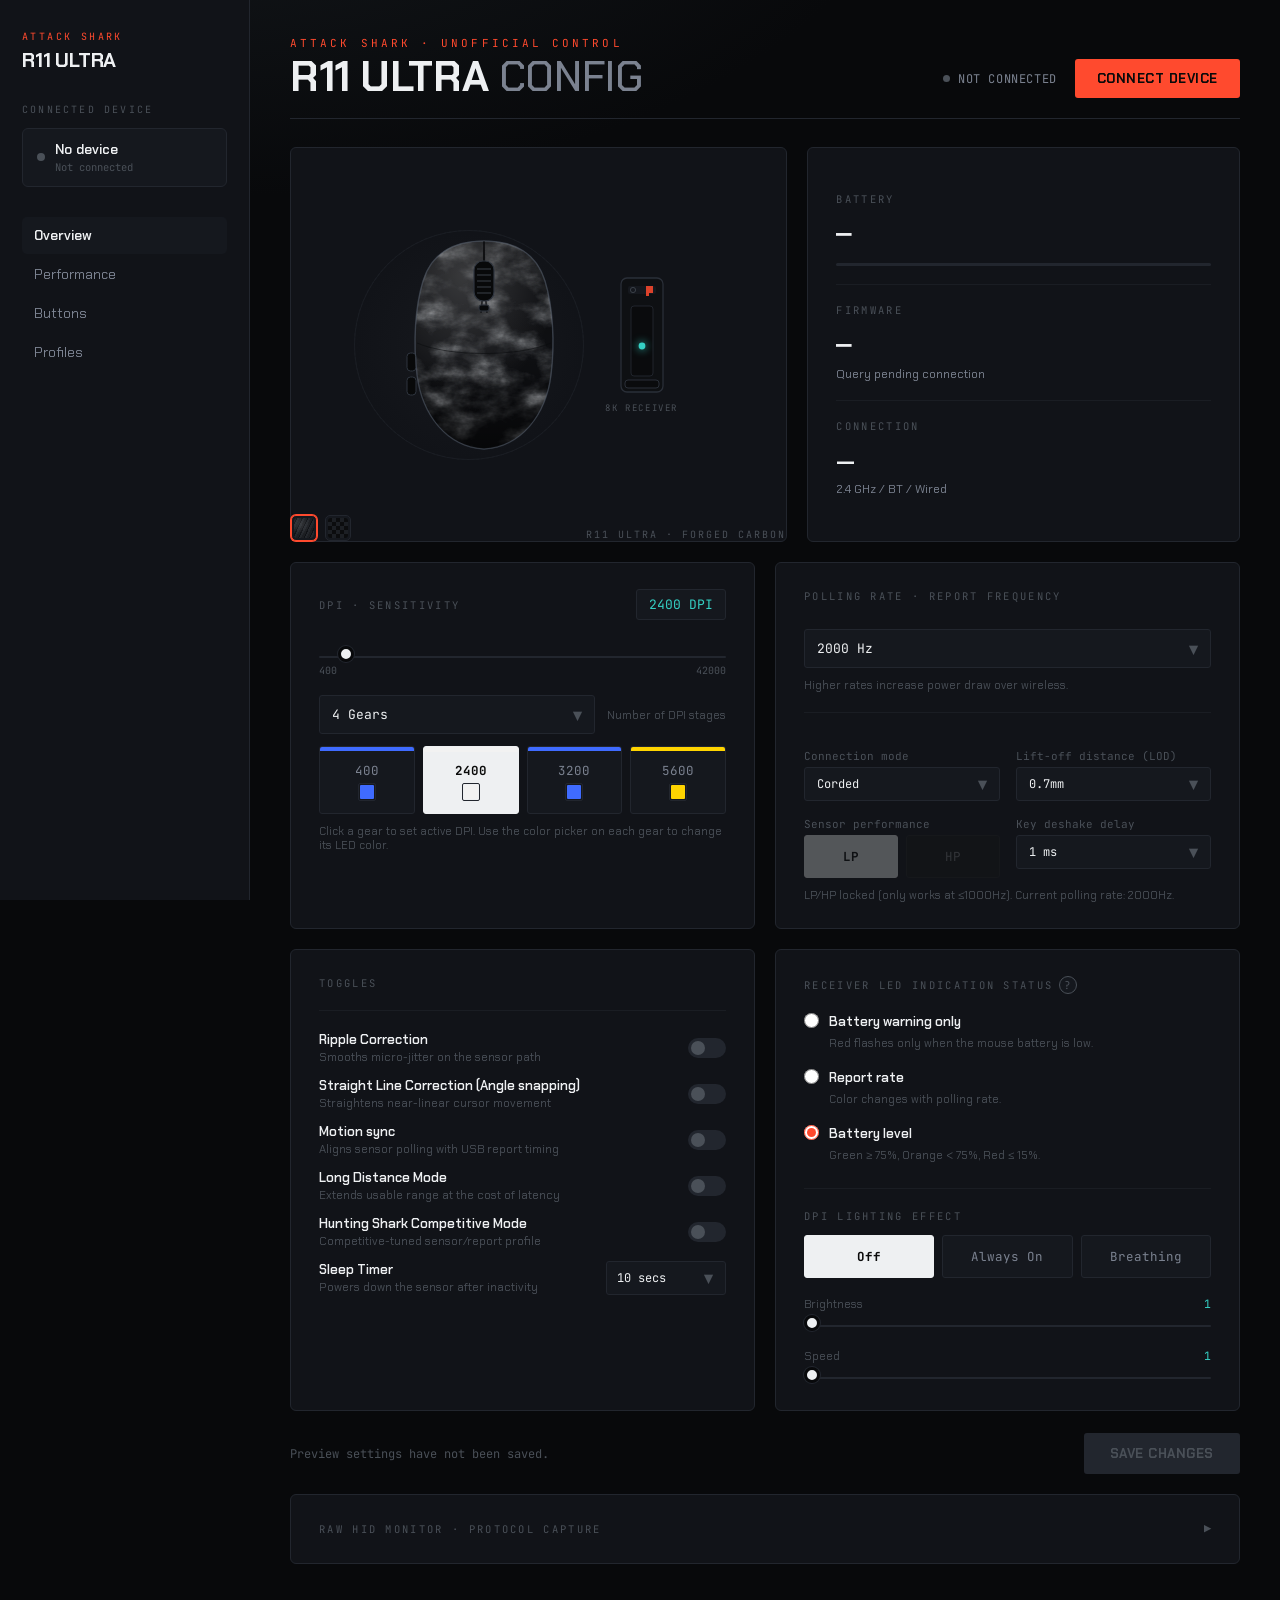
==== index.html @ f209728d "Rename r11-ultra-control (15).html to index.html" ====
<!DOCTYPE html>
<html lang="en">
<head>
<meta charset="UTF-8">
<title>R11 ULTRA — Control</title>
<meta name="viewport" content="width=device-width, initial-scale=1.0">
<link rel="preconnect" href="https://fonts.googleapis.com">
<link href="https://fonts.googleapis.com/css2?family=Chakra+Petch:wght@400;500;600;700&family=JetBrains+Mono:wght@400;500;700&display=swap" rel="stylesheet">
<style>
  :root{
    --bg: #08090b;
    --panel: #111318;
    --panel-2: #15181e;
    --line: #22262e;
    --line-soft: #1a1d23;
    --text: #eef0f2;
    --muted: #7b8290;
    --dim: #4a5058;
    --accent: #ff4a2e;
    --accent-dim: #7a2417;
    --sonar: #35d0c4;
    --ok: #35d0c4;
    --radius: 3px;
  }
  *{box-sizing:border-box; margin:0; padding:0;}
  body{
    background:
      radial-gradient(1200px 600px at 15% -10%, #14181c 0%, transparent 60%),
      var(--bg);
    color:var(--text);
    font-family:'Chakra Petch', sans-serif;
    -webkit-font-smoothing:antialiased;
    display:flex;
    min-height:100vh;
    padding:0;
  }

  .sidebar{
    width:250px; flex-shrink:0; background:var(--panel);
    border-right:1px solid var(--line); padding:30px 22px;
    position:sticky; top:0; height:100vh;
  }
  .sb-eyebrow{font-family:'JetBrains Mono'; font-size:10px; letter-spacing:.24em; color:var(--accent); text-transform:uppercase; margin-bottom:4px;}
  .sb-title{font-size:20px; font-weight:700; text-transform:uppercase; letter-spacing:-0.01em; margin-bottom:30px;}
  .sb-label{font-family:'JetBrains Mono'; font-size:10px; letter-spacing:.22em; color:var(--dim); text-transform:uppercase; margin-bottom:12px;}
  .device-card{
    display:flex; align-items:center; gap:10px; background:var(--panel-2);
    border:1px solid var(--line); border-radius:6px; padding:12px 14px; margin-bottom:30px;
  }
  .device-card .dot{width:8px; height:8px; flex-shrink:0;}
  .dc-name{font-size:13.5px; font-weight:600; line-height:1.3;}
  .dc-sub{font-family:'JetBrains Mono'; font-size:10.5px; color:var(--dim); margin-top:1px;}
  .nav{display:flex; flex-direction:column; gap:2px;}
  .nav-item{
    font-size:13.5px; color:var(--muted); padding:10px 12px; border-radius:5px;
    cursor:pointer; transition:.15s;
  }
  .nav-item:hover{color:var(--text); background:var(--panel-2);}
  .nav-item.active{background:var(--panel-2); color:var(--text); font-weight:600;}

  .main-wrap{flex:1; display:flex; justify-content:center; padding:36px 40px 60px;}
  .main-inner{width:100%; max-width:1180px;}
  .tab-panel{display:none;}
  .tab-panel.active{display:block;}
  .placeholder-panel{
    background:var(--panel); border:1px solid var(--line); border-radius:6px;
    padding:60px 30px; text-align:center; margin-top:0;
  }
  .placeholder-panel .p-icon{font-family:'JetBrains Mono'; font-size:11px; letter-spacing:.2em; color:var(--accent); text-transform:uppercase; margin-bottom:10px;}
  .placeholder-panel .p-title{font-size:20px; font-weight:700; text-transform:uppercase; margin-bottom:8px;}
  .placeholder-panel .p-sub{font-size:13px; color:var(--muted); max-width:420px; margin:0 auto; line-height:1.6;}

  /* ---------- Buttons tab ---------- */
  .btn-tab-layout{display:grid; grid-template-columns:1.3fr 1fr; gap:20px;}
  .btn-diagram-panel{display:flex; align-items:center; justify-content:center; padding:30px;}
  .btn-diagram-label{fill:var(--text); font-family:'Chakra Petch'; font-size:12px; font-weight:600;}
  .btn-hotspot{cursor:pointer; transition:.15s;}
  .btn-hotspot:hover{fill:rgba(255,74,46,0.15); stroke:var(--accent); stroke-width:1.5;}

  .btn-config-panel{display:flex; flex-direction:column; gap:10px;}
  .cfg-btn{
    background:var(--panel-2); border:1px solid var(--line); color:var(--text);
    font-family:'Chakra Petch'; font-weight:600; font-size:13px; padding:12px;
    border-radius:var(--radius); cursor:pointer; transition:.15s;
  }
  .cfg-btn:hover{border-color:var(--dim);}

  /* remap overlay */
  .remap-overlay{
    display:none; position:fixed; inset:0; background:rgba(0,0,0,0.6);
    align-items:center; justify-content:center; z-index:100;
  }
  .remap-overlay.open{display:flex;}
  .remap-panel{
    background:var(--panel); border:1px solid var(--line); border-radius:8px;
    width:min(520px, 92vw); max-height:82vh; overflow-y:auto; padding:0;
  }
  .remap-tabs{display:flex; align-items:center; border-bottom:1px solid var(--line); padding:0 16px;}
  .remap-tab{
    padding:16px 14px; font-family:'JetBrains Mono'; font-size:12px; letter-spacing:.05em;
    color:var(--muted); cursor:pointer; text-transform:uppercase; border-bottom:2px solid transparent;
  }
  .remap-tab.active{color:var(--accent); border-bottom-color:var(--accent);}
  .remap-close{margin-left:auto; cursor:pointer; color:var(--dim); font-size:20px; line-height:1; padding:8px;}
  .remap-close:hover{color:var(--text);}
  .remap-body{display:none; padding:20px;}
  .remap-body.active{display:block;}

  .remap-list{display:flex; flex-direction:column;}
  .remap-list-item{
    padding:12px 10px; font-size:13px; color:var(--text); cursor:pointer;
    border-bottom:1px solid var(--line-soft); transition:.1s;
  }
  .remap-list-item:hover{background:var(--panel-2);}
  .remap-list-item.selected{color:var(--accent); font-weight:600;}

  .remap-card{background:var(--panel-2); border:1px solid var(--line); border-radius:6px; padding:16px; margin-bottom:14px;}
  .remap-card-title{font-size:13.5px; font-weight:700;}
  .remap-card-sub{font-size:11.5px; color:var(--dim); margin-top:4px; margin-bottom:14px; line-height:1.5;}
  .remap-field-row{display:flex; align-items:center; gap:10px; margin-bottom:10px; font-size:12.5px; color:var(--muted);}
  .remap-input{
    background:var(--panel); border:1px solid var(--line); color:var(--text);
    border-radius:4px; padding:6px 8px; font-family:'JetBrains Mono'; font-size:12px; width:70px;
  }
  .remap-save-btn{
    background:var(--accent); color:#0a0a0a; border:none; font-weight:700;
    font-family:'Chakra Petch'; font-size:12.5px; padding:10px 18px; border-radius:var(--radius);
    cursor:pointer; margin-top:6px;
  }
  .combo-row{display:flex; gap:8px; align-items:center; margin-bottom:14px;}
  .combo-mod{padding:8px 12px; font-size:12px;}
  .combo-mod.active{background:var(--text); color:#0a0a0a; border-color:var(--text);}

  .macro-layout{display:grid; grid-template-columns:1fr 1.1fr; gap:18px;}
  .macro-radio{display:flex; align-items:center; gap:8px; font-size:12.5px; color:var(--muted); margin:8px 0;}
  .macro-table-wrap{display:flex; flex-direction:column;}
  .macro-table{width:100%; border-collapse:collapse; font-family:'JetBrains Mono'; font-size:11.5px;}
  .macro-table th{text-align:left; color:var(--dim); font-weight:500; padding:6px 8px; border-bottom:1px solid var(--line);}
  .macro-table td{padding:5px 8px; border-bottom:1px solid var(--line-soft); color:var(--muted);}
  .macro-table .press{color:var(--sonar);}
  .macro-table .release{color:var(--accent);}
  .mono{font-family:'JetBrains Mono', monospace;}

  header{
    display:flex; justify-content:space-between; align-items:flex-end;
    margin-bottom:28px; padding-bottom:20px; border-bottom:1px solid var(--line);
  }
  .brand-eyebrow{
    font-family:'JetBrains Mono', monospace; font-size:11px; letter-spacing:.28em;
    color:var(--accent); text-transform:uppercase; margin-bottom:6px;
  }
  h1{
    font-size:42px; font-weight:700; letter-spacing:-0.01em; line-height:1;
    text-transform:uppercase;
  }
  h1 span{color:var(--muted); font-weight:500;}
  .status-pill{
    display:flex; align-items:center; gap:8px;
    font-family:'JetBrains Mono', monospace; font-size:12px; letter-spacing:.05em;
    color:var(--muted);
  }
  .dot{width:7px; height:7px; border-radius:50%; background:var(--dim); transition:.2s;}
  .dot.on{background:var(--ok); box-shadow:0 0 8px var(--ok);}
  .dot.err{background:var(--accent); box-shadow:0 0 8px var(--accent);}

  #connectBtn{
    background:var(--accent); color:#0a0a0a; border:none; font-family:'Chakra Petch';
    font-weight:700; letter-spacing:.04em; text-transform:uppercase; font-size:13px;
    padding:11px 22px; border-radius:var(--radius); cursor:pointer; margin-left:18px;
  }
  #connectBtn:hover{filter:brightness(1.1);}
  #connectBtn:disabled{background:var(--line); color:var(--dim); cursor:default;}

  .grid{display:grid; grid-template-columns: 1.15fr 1fr; gap:20px; max-width:1180px;}
  .row{display:grid; grid-template-columns: 1fr 1fr; gap:20px; max-width:1180px; margin-top:20px;}

  .panel{
    background:var(--panel); border:1px solid var(--line); border-radius:6px;
    padding:26px 28px;
  }
  .label{
    font-family:'JetBrains Mono', monospace; font-size:10.5px; letter-spacing:.22em;
    color:var(--dim); text-transform:uppercase; margin-bottom:10px;
  }
  .value-lg{font-size:26px; font-weight:600;}
  .sub{font-size:12px; color:var(--muted); margin-top:4px;}

  .device-hero{display:flex; align-items:center; justify-content:center; gap:36px; position:relative; min-height:230px;}
  .device-ring{
    position:absolute; left:36%; top:50%; transform:translate(-50%,-50%);
    width:230px; height:230px; border-radius:50%;
    border:1px solid var(--line-soft); background:radial-gradient(circle, #17191e 0%, transparent 70%);
  }
  .device-ring::before{
    content:''; position:absolute; inset:-1px; border-radius:50%;
    border:1px dashed var(--line-soft);
  }
  .mouse-name{position:absolute; bottom:0; right:0; font-family:'JetBrains Mono'; font-size:10px; letter-spacing:.2em; color:var(--dim); text-transform:uppercase;}
  .finish-picker{position:absolute; bottom:0; left:0; display:flex; gap:8px;}
  .finish-swatch{
    width:26px; height:26px; border-radius:5px; border:1px solid var(--line);
    padding:2px; cursor:pointer; transition:.15s; background:var(--panel-2);
  }
  .finish-swatch:hover{border-color:var(--dim);}
  .finish-swatch.active{border-color:var(--accent); box-shadow:0 0 0 1px var(--accent);}
  .fs-chip{display:block; width:100%; height:100%; border-radius:3px;}
  .fs-chip-forged{
    background:
      radial-gradient(circle at 30% 30%, rgba(255,255,255,.10), transparent 55%),
      repeating-linear-gradient(115deg, #1c1e22 0 2px, #101216 2px 3px, #24272c 3px 5px);
  }
  .fs-chip-weave{
    background-image:
      linear-gradient(45deg, #1c1f24 25%, transparent 25%, transparent 75%, #1c1f24 75%),
      linear-gradient(45deg, #1c1f24 25%, transparent 25%, transparent 75%, #1c1f24 75%);
    background-color:#0b0c0e;
    background-size:8px 8px;
    background-position:0 0, 4px 4px;
  }
  .dongle-wrap{display:flex; flex-direction:column; align-items:center; gap:8px;}
  .dongle-label{font-family:'JetBrains Mono'; font-size:9px; letter-spacing:.18em; color:var(--dim); text-transform:uppercase;}

  .stat-block{padding:18px 0; border-bottom:1px solid var(--line-soft);}
  .stat-block:last-child{border-bottom:none;}
  .bar{height:3px; background:var(--line); border-radius:2px; margin-top:12px; overflow:hidden;}
  .bar-fill{height:100%; background:var(--text); width:0%; transition:width .4s;}

  .dpi-readout{
    display:flex; justify-content:space-between; align-items:center; margin-bottom:16px;
  }
  .dpi-value{
    font-family:'JetBrains Mono'; font-size:13px; background:var(--panel-2);
    border:1px solid var(--line); padding:6px 12px; border-radius:var(--radius); color:var(--sonar);
  }
  input[type=range]{
    -webkit-appearance:none; width:100%; height:2px; background:var(--line);
    border-radius:2px; margin:20px 0 6px;
  }
  input[type=range]::-webkit-slider-thumb{
    -webkit-appearance:none; width:16px; height:16px; border-radius:50%;
    background:var(--text); border:3px solid var(--bg); box-shadow:0 0 0 1px var(--line);
    cursor:pointer; margin-top:-7px;
  }
  .range-scale{display:flex; justify-content:space-between; font-family:'JetBrains Mono'; font-size:10px; color:var(--dim); margin-bottom:18px;}

  .btn-grid{display:grid; grid-template-columns:repeat(4,1fr); gap:8px;}
  .btn-grid.two{grid-template-columns:repeat(2,1fr);}
  .opt-btn{
    background:var(--panel-2); border:1px solid var(--line); color:var(--muted);
    font-family:'JetBrains Mono'; font-size:12.5px; padding:12px 6px; border-radius:var(--radius);
    cursor:pointer; transition:.15s; text-align:center;
    position:relative;
  }
  .opt-btn:hover{border-color:var(--dim); color:var(--text);}
  .opt-btn.active{background:var(--text); color:#0a0a0a; border-color:var(--text); font-weight:700;}

  #dpiPresets .opt-btn{
    padding-top:15px;
    display:flex;
    flex-direction:column;
    align-items:center;
    gap:2px;
  }
  #dpiPresets .opt-btn .dpi-bar{
    position:absolute; top:0; left:0; right:0; height:4px;
    border-radius:2px 2px 0 0; background:var(--stage-color, transparent);
  }
  #dpiPresets .opt-btn.active .dpi-bar{ height:5px; }
  #dpiPresets .opt-btn .dpi-label{font-size:12.5px;}
  #dpiPresets .opt-btn .dpi-color-wrap{
    display:flex;
    align-items:center;
    gap:4px;
    margin-top:2px;
  }
  #dpiPresets .opt-btn .dpi-color-wrap input[type=color]{
    width:18px; height:18px; padding:1px; border:1px solid var(--line);
    border-radius:2px; background:transparent; cursor:pointer;
  }
  #dpiPresets .opt-btn .dpi-color-wrap input[type=color]::-webkit-color-swatch-wrapper{padding:0;}
  #dpiPresets .opt-btn .dpi-color-wrap input[type=color]::-webkit-color-swatch{border:none; border-radius:1px;}

  .hint{font-size:11px; color:var(--dim); margin-top:10px;}

  select.opt-btn{
    -webkit-appearance:none; appearance:none; cursor:pointer;
    background-image:url("data:image/svg+xml,%3Csvg xmlns='http://www.w3.org/2000/svg' width='10' height='6'%3E%3Cpath d='M0 0l5 6 5-6z' fill='%237b8290'/%3E%3C/svg%3E");
    background-repeat:no-repeat; background-position:right 12px center;
  }
  select.opt-btn:focus{outline:none; border-color:var(--dim);}
  input[type=radio]{accent-color:var(--accent); width:15px; height:15px; flex-shrink:0;}

  .toggle-row{display:flex; justify-content:space-between; align-items:center; padding-top:20px; margin-top:20px; border-top:1px solid var(--line-soft);}
  .toggle-copy .t-title{font-size:13px; font-weight:600;}
  .toggle-copy .t-sub{font-size:11.5px; color:var(--dim); margin-top:2px;}
  .switch{width:38px; height:20px; background:var(--line); border-radius:20px; position:relative; cursor:pointer; flex-shrink:0;}
  .switch::after{content:''; position:absolute; width:14px; height:14px; border-radius:50%; background:var(--dim); top:3px; left:3px; transition:.15s;}
  .switch.on{background:var(--accent-dim);}
  .switch.on::after{background:var(--accent); left:21px;}

  .select-wrap{
    position:relative; display:inline-block; width:100%;
  }
  .select-wrap select{
    width:100%; padding:10px 12px; background:var(--panel-2); border:1px solid var(--line);
    color:var(--text); border-radius:var(--radius); font-family:'JetBrains Mono'; font-size:13px;
    appearance:none; cursor:pointer;
  }
  .select-wrap select:focus{outline:none; border-color:var(--dim);}
  .select-wrap .arrow{
    position:absolute; right:12px; top:50%; transform:translateY(-50%);
    color:var(--dim); pointer-events:none;
  }

  .dpi-gear-wrap{display:flex; gap:12px; align-items:center; margin-top:12px;}
  .dpi-gear-wrap .select-wrap{flex:1;}

  .help-icon{
    display:inline-flex; align-items:center; justify-content:center;
    width:18px; height:18px; border-radius:50%; background:var(--panel-2);
    border:1px solid var(--dim); color:var(--dim); font-family:'JetBrains Mono';
    font-size:11px; cursor:help; margin-left:6px; position:relative;
  }
  .help-icon:hover .help-tip{
    display:block;
  }
  .help-tip{
    display:none; position:absolute; right:-10px; top:calc(100% + 8px);
    background:var(--panel); border:1px solid var(--line); border-radius:6px;
    padding:12px 16px; width:220px; color:var(--muted); font-size:11px;
    font-weight:400; line-height:1.5; z-index:10; text-align:left;
    font-family:'Chakra Petch', sans-serif;
  }
  .help-tip::before{
    content:''; position:absolute; right:16px; top:-6px;
    border-left:6px solid transparent; border-right:6px solid transparent;
    border-bottom:6px solid var(--line);
  }

  .disabled-opt{
    opacity:0.3; pointer-events:none; filter:grayscale(0.8);
  }

  .footer-row{display:flex; justify-content:space-between; align-items:center; max-width:1180px; margin-top:22px;}
  .preview-note{font-size:12px; color:var(--dim);}
  #saveBtn{
    background:var(--text); color:#0a0a0a; border:none; font-family:'Chakra Petch';
    font-weight:700; text-transform:uppercase; letter-spacing:.04em; font-size:13px;
    padding:12px 26px; border-radius:var(--radius); cursor:pointer;
  }
  #saveBtn:hover{filter:brightness(.92);}
  #saveBtn:disabled{background:var(--line); color:var(--dim); cursor:default;}

  .monitor{max-width:1180px; margin-top:20px;}
  .monitor-head{display:flex; justify-content:space-between; align-items:center; cursor:pointer;}
  .monitor-head .label{margin-bottom:0;}
  .chev{color:var(--dim); font-family:'JetBrains Mono'; font-size:12px; transition:.2s;}
  .monitor.open .chev{transform:rotate(90deg);}
  .monitor-body{max-height:0; overflow:hidden; transition:max-height .25s ease;}
  .monitor.open .monitor-body{max-height:420px;}
  .monitor-desc{font-size:12.5px; color:var(--muted); line-height:1.6; margin:16px 0; max-width:760px;}
  .monitor-desc code{background:var(--panel-2); padding:1px 6px; border-radius:2px; color:var(--sonar); font-family:'JetBrains Mono'; font-size:11.5px;}

  #sonar{width:100%; height:64px; display:block; background:var(--panel-2); border:1px solid var(--line-soft); border-radius:var(--radius); margin-bottom:14px;}

  #log{
    height:220px; overflow-y:auto; background:#0a0b0d; border:1px solid var(--line-soft);
    border-radius:var(--radius); padding:12px 14px; font-family:'JetBrains Mono'; font-size:11.5px;
    line-height:1.9; color:var(--muted);
  }
  #log .r{color:var(--sonar);}
  #log .s{color:var(--accent);}
  #log .t{color:var(--dim); margin-right:8px;}
  #log::-webkit-scrollbar{width:8px;}
  #log::-webkit-scrollbar-thumb{background:var(--line); border-radius:4px;}

  .settings-grid{display:grid; grid-template-columns:1fr 1fr; gap:16px; margin-top:16px;}
  .settings-grid .setting-item{display:flex; flex-direction:column; gap:4px;}
  .settings-grid .setting-item .setting-label{font-size:11px; color:var(--dim); font-family:'JetBrains Mono';}

  @media (max-width:860px){
    body{flex-direction:column;}
    .sidebar{width:100%; height:auto; position:relative; border-right:none; border-bottom:1px solid var(--line);}
    .grid, .row{grid-template-columns:1fr;}
    .main-wrap{padding:24px 18px 40px;}
    h1{font-size:30px;}
    .settings-grid{grid-template-columns:1fr;}
  }
</style>
</head>
<body>

<div class="sidebar">
  <div class="sb-eyebrow">Attack Shark</div>
  <div class="sb-title">R11 Ultra</div>

  <div class="sb-label">Connected device</div>
  <div class="device-card">
    <span class="dot" id="sbDot"></span>
    <div>
      <div class="dc-name" id="sbName">No device</div>
      <div class="dc-sub" id="sbSub">Not connected</div>
    </div>
  </div>

  <div class="nav">
    <div class="nav-item active" data-tab="overview">Overview</div>
    <div class="nav-item" data-tab="performance">Performance</div>
    <div class="nav-item" data-tab="buttons">Buttons</div>
    <div class="nav-item" data-tab="profiles">Profiles</div>
  </div>
</div>

<div class="main-wrap">
<div class="main-inner">

<div class="tab-panel active" id="tab-overview">

<header>
  <div>
    <div class="brand-eyebrow">ATTACK SHARK · UNOFFICIAL CONTROL</div>
    <h1>R11 ULTRA <span>CONFIG</span></h1>
  </div>
  <div style="display:flex; align-items:center;">
    <div class="status-pill"><span class="dot" id="statusDot"></span><span id="statusText" class="mono">NOT CONNECTED</span></div>
    <button id="connectBtn">Connect device</button>
  </div>
</header>

<div class="grid">
  <div class="panel device-hero">
    <div class="device-ring"></div>

    <svg width="170" height="220" viewBox="0 0 170 220" style="position:relative;">
      <defs>
        <filter id="camoTex" x="-20%" y="-20%" width="140%" height="140%">
          <feTurbulence type="fractalNoise" baseFrequency="0.028 0.045" numOctaves="5" seed="24" result="noise"/>
          <feColorMatrix in="noise" type="matrix"
            values="0 0 0 0 0.62
                    0 0 0 0 0.64
                    0 0 0 0 0.67
                    0 0 0 1 0" result="tinted"/>
          <feComponentTransfer in="tinted" result="contrast">
            <feFuncA type="gamma" amplitude="1.3" exponent="3.1" offset="-0.05"/>
          </feComponentTransfer>
          <feComposite in="contrast" in2="SourceGraphic" operator="in"/>
        </filter>
        <linearGradient id="shellShade" x1="0" y1="0" x2="0" y2="1">
          <stop offset="0%" stop-color="#000" stop-opacity="0.15"/>
          <stop offset="55%" stop-color="#000" stop-opacity="0"/>
          <stop offset="100%" stop-color="#000" stop-opacity="0.6"/>
        </linearGradient>
        <radialGradient id="topSheen" cx="38%" cy="18%" r="55%">
          <stop offset="0%" stop-color="#fff" stop-opacity="0.18"/>
          <stop offset="100%" stop-color="#fff" stop-opacity="0"/>
        </radialGradient>
        <clipPath id="shellClip">
          <path d="M85 6 C118 6 138 20 146 46 C154 72 156 108 152 140 C147 180 122 212 85 214
                   C48 212 23 180 18 140 C14 108 16 72 24 46 C32 20 52 6 85 6 Z"/>
        </clipPath>
        <pattern id="weaveCarbon" width="7" height="7" patternUnits="userSpaceOnUse" patternTransform="rotate(45)">
          <rect width="7" height="7" fill="#111317"/>
          <rect width="3.5" height="3.5" fill="#1c1f24"/>
          <rect x="3.5" y="3.5" width="3.5" height="3.5" fill="#1c1f24"/>
          <rect x="3.5" width="3.5" height="3.5" fill="#0b0c0e"/>
          <rect y="3.5" width="3.5" height="3.5" fill="#0b0c0e"/>
        </pattern>
      </defs>

      <path d="M85 6 C118 6 138 20 146 46 C154 72 156 108 152 140 C147 180 122 212 85 214
               C48 212 23 180 18 140 C14 108 16 72 24 46 C32 20 52 6 85 6 Z"
            fill="#0e0f12" stroke="#2a2f38" stroke-width="1.5"/>

      <g clip-path="url(#shellClip)">
        <rect id="finishForged" x="0" y="0" width="170" height="220" filter="url(#camoTex)" opacity="0.95"/>
        <rect id="finishWeave" x="0" y="0" width="170" height="220" fill="url(#weaveCarbon)" style="display:none;"/>
        <rect x="0" y="0" width="170" height="220" fill="url(#shellShade)"/>
        <rect x="0" y="0" width="170" height="220" fill="url(#topSheen)"/>
      </g>

      <path d="M85 6 C85 30 85 56 82 78" stroke="#0a0b0d" stroke-width="1.2" opacity="0.8" clip-path="url(#shellClip)"/>
      <path d="M85 6 C85 30 85 56 88 78" stroke="#0a0b0d" stroke-width="1.2" opacity="0.8" clip-path="url(#shellClip)"/>
      <path d="M18 108 C50 122 120 122 152 108" fill="none" stroke="#0a0b0d" stroke-width="1" opacity="0.55"/>

      <rect x="75" y="26" width="20" height="40" rx="9" fill="#08090a" stroke="#2f353f" stroke-width="1.2"/>
      <line x1="78" y1="34" x2="92" y2="34" stroke="#3a4048" stroke-width="1"/>
      <line x1="78" y1="40" x2="92" y2="40" stroke="#3a4048" stroke-width="1"/>
      <line x1="78" y1="46" x2="92" y2="46" stroke="#3a4048" stroke-width="1"/>
      <line x1="78" y1="52" x2="92" y2="52" stroke="#3a4048" stroke-width="1"/>
      <line x1="78" y1="58" x2="92" y2="58" stroke="#3a4048" stroke-width="1"/>
      <rect x="80" y="70" width="10" height="6" rx="2" fill="#08090a" stroke="#2f353f" stroke-width="1"/>

      <rect x="8" y="118" width="9" height="18" rx="3.5" fill="#08090a" stroke="#2f353f"/>
      <rect x="8" y="142" width="9" height="18" rx="3.5" fill="#08090a" stroke="#2f353f"/>

      <path d="M85 6 C118 6 138 20 146 46 C154 72 156 108 152 140 C147 180 122 212 85 214
               C48 212 23 180 18 140 C14 108 16 72 24 46 C32 20 52 6 85 6 Z"
            fill="none" stroke="#4a515c" stroke-width="1" opacity="0.55"/>
    </svg>

    <div class="dongle-wrap">
      <svg width="46" height="118" viewBox="0 0 46 118">
        <rect x="2" y="2" width="42" height="114" rx="6" fill="#0e1013" stroke="#2a2f38" stroke-width="1.3"/>
        <rect x="9" y="10" width="28" height="8" rx="2" fill="#15181e"/>
        <circle cx="14" cy="14" r="2.6" fill="none" stroke="#3a4048" stroke-width="1"/>
        <path d="M27 10 L34 10 L34 17 L30 17 L30 20 L27 20 Z" fill="var(--accent)" opacity="0.85"/>
        <rect x="12" y="30" width="22" height="70" rx="3" fill="#0a0b0d" stroke="#20242c"/>
        <circle cx="23" cy="70" r="3.4" fill="var(--sonar)" id="dongleLed" style="filter:drop-shadow(0 0 4px var(--sonar));"/>
        <rect x="6" y="104" width="34" height="8" rx="3" fill="#0a0b0d" stroke="#2a2f38"/>
      </svg>
      <div class="dongle-label">8K RECEIVER</div>
    </div>

    <div class="finish-picker" id="finishPicker">
      <div class="finish-swatch active" data-finish="forged" title="Forged Carbon">
        <span class="fs-chip fs-chip-forged"></span>
      </div>
      <div class="finish-swatch" data-finish="weave" title="Weave Black">
        <span class="fs-chip fs-chip-weave"></span>
      </div>
    </div>
    <div class="mouse-name" id="mouseName">R11 ULTRA · FORGED CARBON</div>
  </div>

  <div class="panel">
    <div class="stat-block">
      <div class="label">Battery</div>
      <div style="display:flex; align-items:baseline; gap:8px;">
        <div class="value-lg mono" id="batteryVal">—</div>
        <svg id="chargingIcon" width="14" height="14" viewBox="0 0 24 24" style="display:none; flex-shrink:0;">
          <path d="M13 2 L4 14 L11 14 L10 22 L20 9 L13 9 Z" fill="var(--sonar)"/>
        </svg>
      </div>
      <div class="bar"><div class="bar-fill" id="batteryBar"></div></div>
    </div>
    <div class="stat-block">
      <div class="label">Firmware</div>
      <div class="value-lg mono" id="fwVal">—</div>
      <div class="sub" id="fwSub">Query pending connection</div>
    </div>
    <div class="stat-block">
      <div class="label">Connection</div>
      <div class="value-lg" id="connVal">—</div>
      <div class="sub" id="connSub">2.4 GHz / BT / Wired</div>
    </div>
  </div>
</div>

<div class="row">
  <div class="panel">
    <div class="dpi-readout">
      <div class="label" style="margin-bottom:0;">DPI · Sensitivity</div>
      <div class="dpi-value mono" id="dpiReadout">2400 DPI</div>
    </div>
    <input type="range" id="dpiSlider" min="400" max="42000" value="2400" step="50">
    <div class="range-scale"><span>400</span><span>42000</span></div>

    <div class="dpi-gear-wrap">
      <div class="select-wrap">
        <select id="dpiGearCount">
          <option value="2">2 Gears</option>
          <option value="3">3 Gears</option>
          <option value="4" selected>4 Gears</option>
          <option value="5">5 Gears</option>
          <option value="6">6 Gears</option>
        </select>
        <span class="arrow">▼</span>
      </div>
      <span class="hint" style="margin:0;">Number of DPI stages</span>
    </div>

    <div class="btn-grid" id="dpiPresets" style="margin-top:12px;"></div>
    <div class="hint">Click a gear to set active DPI. Use the color picker on each gear to change its LED color.</div>
  </div>

  <div class="panel">
    <div class="label">Polling Rate · Report frequency</div>
    <div class="select-wrap" style="margin-top:16px;">
      <select id="pollingSelect" class="opt-btn" style="width:100%; text-align:left; padding:10px 12px;">
        <option value="125">125 Hz</option>
        <option value="250">250 Hz</option>
        <option value="500">500 Hz</option>
        <option value="1000">1000 Hz</option>
        <option value="2000" selected>2000 Hz</option>
        <option value="4000">4000 Hz</option>
        <option value="8000">8000 Hz</option>
      </select>
      <span class="arrow">▼</span>
    </div>
    <div class="hint">Higher rates increase power draw over wireless.</div>

    <div style="margin-top:20px; padding-top:20px; border-top:1px solid var(--line-soft);">
      <div class="settings-grid">
        <div class="setting-item">
          <span class="setting-label">Connection mode</span>
          <div class="select-wrap">
            <select id="sensorMode" class="opt-btn" style="width:100%; text-align:left; padding:8px 12px; font-size:12px;">
              <option value="corded">Corded</option>
              <option value="wireless">Wireless</option>
            </select>
            <span class="arrow">▼</span>
          </div>
        </div>
        <div class="setting-item">
          <span class="setting-label">Lift-off distance (LOD)</span>
          <div class="select-wrap">
            <select id="lodSelect" class="opt-btn" style="width:100%; text-align:left; padding:8px 12px; font-size:12px;">
              <option value="0.7">0.7mm</option>
              <option value="1">1mm</option>
              <option value="2">2mm</option>
            </select>
            <span class="arrow">▼</span>
          </div>
        </div>
        <div class="setting-item">
          <span class="setting-label">Sensor performance</span>
          <div class="btn-grid two" id="sensorPerfPresets" style="grid-template-columns:1fr 1fr;">
            <div class="opt-btn active" data-perf="lp">LP</div>
            <div class="opt-btn" data-perf="hp">HP</div>
          </div>
        </div>
        <div class="setting-item">
          <span class="setting-label">Key deshake delay</span>
          <div class="select-wrap">
            <select id="deshakeSelect" class="opt-btn" style="width:100%; text-align:left; padding:8px 12px; font-size:12px;">
              <option value="1">1 ms</option>
              <option value="2">2 ms</option>
              <option value="3">3 ms</option>
              <option value="4">4 ms</option>
              <option value="5">5 ms</option>
              <option value="6">6 ms</option>
              <option value="7">7 ms</option>
              <option value="8">8 ms</option>
            </select>
            <span class="arrow">▼</span>
          </div>
        </div>
      </div>
      <div class="hint" id="sensorPerfHint">LP/HP only takes effect below 1000Hz polling rate.</div>
    </div>
  </div>
</div>

<div class="row">
  <div class="panel">
    <div class="label">Toggles</div>

    <div class="toggle-row">
      <div class="toggle-copy">
        <div class="t-title">Ripple Correction</div>
        <div class="t-sub">Smooths micro-jitter on the sensor path</div>
      </div>
      <div class="switch" id="rippleToggle"></div>
    </div>
    <div class="toggle-row" style="border-top:none; padding-top:12px; margin-top:0;">
      <div class="toggle-copy">
        <div class="t-title">Straight Line Correction (Angle snapping)</div>
        <div class="t-sub">Straightens near-linear cursor movement</div>
      </div>
      <div class="switch" id="angleToggle"></div>
    </div>
    <div class="toggle-row" style="border-top:none; padding-top:12px; margin-top:0;">
      <div class="toggle-copy">
        <div class="t-title">Motion sync</div>
        <div class="t-sub">Aligns sensor polling with USB report timing</div>
      </div>
      <div class="switch" id="motionToggle"></div>
    </div>
    <div class="toggle-row" style="border-top:none; padding-top:12px; margin-top:0;">
      <div class="toggle-copy">
        <div class="t-title">Long Distance Mode</div>
        <div class="t-sub">Extends usable range at the cost of latency</div>
      </div>
      <div class="switch" id="longDistanceToggle"></div>
    </div>
    <div class="toggle-row" style="border-top:none; padding-top:12px; margin-top:0;">
      <div class="toggle-copy">
        <div class="t-title">Hunting Shark Competitive Mode</div>
        <div class="t-sub">Competitive-tuned sensor/report profile</div>
      </div>
      <div class="switch" id="huntingToggle"></div>
    </div>
    <div class="toggle-row" style="border-top:none; padding-top:12px; margin-top:0;">
      <div class="toggle-copy">
        <div class="t-title">Sleep Timer</div>
        <div class="t-sub">Powers down the sensor after inactivity</div>
      </div>
      <div class="select-wrap" style="width:120px;">
        <select id="sleepSelect" class="opt-btn" style="width:100%; text-align:left; padding:8px 10px; font-size:12px;">
          <option value="10">10 secs</option>
          <option value="30">30 secs</option>
          <option value="60">1 min</option>
          <option value="120">2 mins</option>
          <option value="300">5 mins</option>
          <option value="600">10 mins</option>
          <option value="900">15 mins</option>
        </select>
        <span class="arrow">▼</span>
      </div>
    </div>
  </div>

  <div class="panel">
    <div class="label" style="display:flex; align-items:center;">
      Receiver LED indication status
      <span class="help-icon">?
        <span class="help-tip">
          <strong>Battery warning only:</strong> Red flashes when battery is low.<br><br>
          <strong>Report rate:</strong> LED color changes with polling rate.<br><br>
          <strong>Battery level:</strong> Green ≥ 75%, Orange &lt; 75%, Red ≤ 15%.
        </span>
      </span>
    </div>
    <div style="display:flex; flex-direction:column; gap:14px; margin-top:16px;">
      <label style="display:flex; gap:10px; align-items:flex-start; cursor:pointer;">
        <input type="radio" name="ledMode" value="battery-warning" style="margin-top:3px;">
        <span><span style="font-size:13px; font-weight:600;">Battery warning only</span><br><span class="hint" style="margin-top:2px;">Red flashes only when the mouse battery is low.</span></span>
      </label>
      <label style="display:flex; gap:10px; align-items:flex-start; cursor:pointer;">
        <input type="radio" name="ledMode" value="report-rate" style="margin-top:3px;">
        <span><span style="font-size:13px; font-weight:600;">Report rate</span><br><span class="hint" style="margin-top:2px;">Color changes with polling rate.</span></span>
      </label>
      <label style="display:flex; gap:10px; align-items:flex-start; cursor:pointer;">
        <input type="radio" name="ledMode" value="battery-level" checked style="margin-top:3px;">
        <span><span style="font-size:13px; font-weight:600;">Battery level</span><br><span class="hint" style="margin-top:2px;">Green ≥ 75%, Orange &lt; 75%, Red ≤ 15%.</span></span>
      </label>
    </div>

    <div style="margin-top:24px; padding-top:20px; border-top:1px solid var(--line-soft);">
      <div class="label">DPI Lighting Effect</div>
      <div class="btn-grid two" id="dpiLightPresets" style="grid-template-columns:repeat(3,1fr); margin-top:12px;">
        <div class="opt-btn active" data-light="off">Off</div>
        <div class="opt-btn" data-light="always-on">Always On</div>
        <div class="opt-btn" data-light="breathing">Breathing</div>
      </div>

      <div style="margin-top:18px;">
        <div style="display:flex; justify-content:space-between; align-items:center;">
          <span class="hint" style="margin-top:0;">Brightness</span>
          <span class="mono" id="brightnessVal" style="font-size:11.5px; color:var(--sonar);">1</span>
        </div>
        <input type="range" id="brightnessSlider" min="1" max="10" value="1" step="1" style="margin:8px 0 0;">
      </div>

      <div style="margin-top:16px;">
        <div style="display:flex; justify-content:space-between; align-items:center;">
          <span class="hint" style="margin-top:0;">Speed</span>
          <span class="mono" id="speedVal" style="font-size:11.5px; color:var(--sonar);">1</span>
        </div>
        <input type="range" id="speedSlider" min="1" max="5" value="1" step="1" style="margin:8px 0 0;">
      </div>
    </div>
  </div>
</div>

<div class="footer-row">
  <div class="preview-note mono" id="previewNote">Preview settings have not been saved.</div>
  <button id="saveBtn" disabled>Save changes</button>
</div>

<div class="panel monitor" id="monitor">
  <div class="monitor-head" id="monitorToggle">
    <div class="label">Raw HID monitor · protocol capture</div>
    <div class="chev">▶</div>
  </div>
  <div class="monitor-body">
    <p class="monitor-desc">
      Attack Shark hasn't published a wire protocol for the R11 Ultra, so the buttons above are
      currently <strong style="color:var(--text)">wired up but silent</strong> — connecting the device works,
      but the exact bytes for "set DPI to 3200" etc. aren't known yet. To make a control live: open this panel,
      connect the mouse, then run Attack Shark's own configurator alongside it and change that one setting.
      Every <code>inputreport</code> the device sends shows up below. Once you've matched a setting to its bytes,
      drop the sequence into the <code>PROTOCOL</code> object at the top of this file's script and the matching button
      will start sending real <code>sendReport()</code> calls.
    </p>
    <canvas id="sonar"></canvas>
    <div id="log"><div class="mono" style="color:var(--dim);">// waiting for connection —</div></div>
  </div>
</div>

</div><!-- /tab-overview -->

<div class="tab-panel" id="tab-performance">
  <div class="placeholder-panel">
    <div class="p-icon">Performance</div>
    <div class="p-title">Not available yet</div>
    <div class="p-sub">DPI, polling rate and lift-off distance live on the Overview tab already — this page will get its own deep view (DPI stages, angle snapping, motion sync) once the protocol is mapped.</div>
  </div>
</div>

<div class="tab-panel" id="tab-buttons">
  <div class="btn-tab-layout">
    <div class="panel btn-diagram-panel">
      <svg width="260" height="320" viewBox="0 0 260 320" id="btnDiagramSvg">
        <g transform="translate(45,55)">
          <path d="M85 6 C118 6 138 20 146 46 C154 72 156 108 152 140 C147 180 122 212 85 214
                   C48 212 23 180 18 140 C14 108 16 72 24 46 C32 20 52 6 85 6 Z"
                fill="#15181e" stroke="#2a2f38" stroke-width="1.5"/>
          <path d="M85 6 C85 30 85 56 82 78" stroke="#0a0b0d" stroke-width="1"/>
          <path d="M85 6 C85 30 85 56 88 78" stroke="#0a0b0d" stroke-width="1"/>
          <rect x="75" y="26" width="20" height="40" rx="9" fill="#08090a" stroke="#2f353f" stroke-width="1.2"/>
          <rect x="8" y="118" width="9" height="18" rx="3.5" fill="#08090a" stroke="#2f353f"/>
          <rect x="8" y="142" width="9" height="18" rx="3.5" fill="#08090a" stroke="#2f353f"/>
        </g>
        <!-- leader lines + labels -->
        <line x1="130" y1="10" x2="130" y2="60" stroke="#4a515c" stroke-width="1"/>
        <circle cx="130" cy="60" r="2.5" fill="#4a515c"/>
        <text x="130" y="20" text-anchor="middle" class="btn-diagram-label">Middle Button</text>

        <line x1="10" y1="98" x2="98" y2="98" stroke="#4a515c" stroke-width="1"/>
        <circle cx="98" cy="98" r="2.5" fill="#4a515c"/>
        <text x="10" y="94" text-anchor="start" class="btn-diagram-label">Left Button</text>

        <line x1="250" y1="98" x2="163" y2="98" stroke="#4a515c" stroke-width="1"/>
        <circle cx="163" cy="98" r="2.5" fill="#4a515c"/>
        <text x="250" y="94" text-anchor="end" class="btn-diagram-label">Right Button</text>

        <line x1="10" y1="170" x2="53" y2="170" stroke="#4a515c" stroke-width="1"/>
        <circle cx="53" cy="170" r="2.5" fill="#4a515c"/>
        <text x="10" y="166" text-anchor="start" class="btn-diagram-label">Forward Key</text>

        <line x1="10" y1="196" x2="53" y2="196" stroke="#4a515c" stroke-width="1"/>
        <circle cx="53" cy="196" r="2.5" fill="#4a515c"/>
        <text x="10" y="192" text-anchor="start" class="btn-diagram-label">Back Key</text>

        <!-- clickable hotspots -->
        <circle class="btn-hotspot" data-btn="middle" cx="130" cy="60" r="10" fill="transparent"/>
        <circle class="btn-hotspot" data-btn="left" cx="98" cy="98" r="10" fill="transparent"/>
        <circle class="btn-hotspot" data-btn="right" cx="163" cy="98" r="10" fill="transparent"/>
        <circle class="btn-hotspot" data-btn="forward" cx="53" cy="170" r="10" fill="transparent"/>
        <circle class="btn-hotspot" data-btn="back" cx="53" cy="196" r="10" fill="transparent"/>
      </svg>
    </div>

    <div class="panel btn-config-panel">
      <div class="select-wrap">
        <select id="configSelect" class="opt-btn" style="width:100%; text-align:left; padding:10px 12px;">
          <option>Configuration 1</option>
          <option>Configuration 2</option>
          <option>Configuration 3</option>
        </select>
        <span class="arrow">▼</span>
      </div>
      <button class="cfg-btn" id="exportCfgBtn">Export Configuration</button>
      <button class="cfg-btn" id="importCfgBtn">Import Configuration</button>
      <input type="file" id="importCfgFile" accept=".json" style="display:none;">
      <button class="cfg-btn" id="restoreCfgBtn">Restore Factory Settings</button>
      <div class="hint" style="margin-top:14px;">Export/Import save this tool's own UI selections (DPI, polling, toggles, etc) as a JSON file — not the mouse's onboard memory, since button remap storage hasn't been reverse-engineered yet.</div>
    </div>
  </div>

  <!-- Remap popup -->
  <div class="remap-overlay" id="remapOverlay">
    <div class="remap-panel">
      <div class="remap-tabs">
        <div class="remap-tab active" data-remaptab="system">System</div>
        <div class="remap-tab" data-remaptab="special">Special</div>
        <div class="remap-tab" data-remaptab="macro">Macro</div>
        <div class="remap-close" id="remapClose">×</div>
      </div>

      <div class="remap-body active" id="remap-system">
        <div class="remap-list" id="remapSystemList">
          <div class="remap-list-item" data-fn="disable">Disable</div>
          <div class="remap-list-item" data-fn="report-rate">Switching report rate</div>
          <div class="remap-list-item" data-fn="left">Left Button</div>
          <div class="remap-list-item" data-fn="right">Right Button</div>
          <div class="remap-list-item" data-fn="middle">Middle Button</div>
          <div class="remap-list-item" data-fn="back">Back Key</div>
          <div class="remap-list-item" data-fn="forward">Forward Key</div>
          <div class="remap-list-item" data-fn="roller-left">Roller Left Swing</div>
          <div class="remap-list-item" data-fn="roller-right">Roller Right Swing</div>
          <div class="remap-list-item" data-fn="wheel-up">Roller Wheel Up</div>
          <div class="remap-list-item" data-fn="wheel-down">Roller Wheel Down</div>
          <div class="remap-list-item" data-fn="dpi-cycle">DPI Cycle</div>
          <div class="remap-list-item" data-fn="dpi-plus">DPI+</div>
          <div class="remap-list-item" data-fn="dpi-minus">DPI-</div>
          <div class="remap-list-item" data-fn="player">Player</div>
          <div class="remap-list-item" data-fn="play-pause">Play/Pause</div>
        </div>
      </div>

      <div class="remap-body" id="remap-special">
        <div class="remap-card">
          <div class="remap-card-title">Firepower Key</div>
          <div class="remap-card-sub">Keep clicking the left button according to the set interval and number of times</div>
          <div class="remap-field-row">
            <span>Frequency</span>
            <input type="number" id="firepowerFreq" min="0" max="3" value="3" class="remap-input">
            <span class="hint" style="margin:0;">(0-3)</span>
          </div>
          <div class="remap-field-row">
            <span>Interval</span>
            <input type="number" id="firepowerInterval" min="10" max="255" value="10" class="remap-input">
            <span class="hint" style="margin:0;">(10-255)</span>
          </div>
          <div class="hint">When the number is set to 0, press the button to send continuously, and release the button to end.</div>
          <button class="remap-save-btn" id="firepowerSave">Save and Select</button>
        </div>
        <div class="remap-card">
          <div class="remap-card-title">Combination Key</div>
          <div class="combo-row" id="comboModRow">
            <div class="opt-btn combo-mod" data-mod="ctrl">Ctrl</div>
            <div class="opt-btn combo-mod" data-mod="shift">Shift</div>
            <div class="opt-btn combo-mod" data-mod="alt">Alt</div>
            <div class="opt-btn combo-mod" data-mod="win">Win</div>
            <span style="align-self:center;">+</span>
            <input type="text" id="comboKey" maxlength="1" class="remap-input" style="width:44px; text-align:center;">
          </div>
          <button class="remap-save-btn" id="comboSave">Save and Select</button>
        </div>
      </div>

      <div class="remap-body" id="remap-macro">
        <div class="macro-layout">
          <div class="macro-config">
            <div class="remap-field-row"><span>Macro Name</span><input type="text" id="macroName" class="remap-input" style="flex:1;"></div>
            <label class="macro-radio"><input type="radio" name="macroDelay" value="auto" checked> Auto Insert Delay</label>
            <label class="macro-radio"><input type="radio" name="macroDelay" value="default"> Default Delay <input type="number" id="macroDefaultDelay" value="10" class="remap-input" style="width:60px; margin-left:6px;"></label>
            <div class="remap-card-title" style="margin-top:16px;">Execution mode</div>
            <label class="macro-radio"><input type="radio" name="macroExec" value="release"> Loop until this button is released</label>
            <label class="macro-radio"><input type="radio" name="macroExec" value="another"> Loop until another button is pressed</label>
            <label class="macro-radio"><input type="radio" name="macroExec" value="again"> Loop until this button is pressed again</label>
            <label class="macro-radio"><input type="radio" name="macroExec" value="count" checked> Number of Loops <input type="number" id="macroLoopCount" value="1" min="1" class="remap-input" style="width:60px; margin-left:6px;"></label>
            <button class="remap-save-btn" id="macroStartBtn" style="margin-top:16px;">▶ Start Recording</button>
          </div>
          <div class="macro-table-wrap">
            <table class="macro-table">
              <thead><tr><th>P/R</th><th>Key</th><th>Delay (ms)</th></tr></thead>
              <tbody id="macroTableBody"></tbody>
            </table>
            <button class="remap-save-btn" id="macroSaveBtn" style="margin-top:12px;">Save</button>
          </div>
        </div>
      </div>
    </div>
  </div>
</div>

<div class="tab-panel" id="tab-profiles">
  <div class="placeholder-panel">
    <div class="p-icon">Profiles</div>
    <div class="p-title">Not available yet</div>
    <div class="p-sub">Onboard profile switching will land here once we know how the R11 Ultra stores and recalls saved configs.</div>
  </div>
</div>

</div><!-- /main-inner -->
</div><!-- /main-wrap -->

<script>
const PROTOCOL = {
  dpi: {
    /* Only these 4 come from real captures against your mouse. Every other
       DPI_ORDER value below is deliberately left unmapped rather than
       guessed — the byte3/checksum formula for this specific command was
       never fully solved, so fabricating bytes here risks sending an
       invalid command to real hardware. Capture more values the same way
       we did these four (official web driver + console hook) to fill them in. */
    400:  [8, 0x07,0x00,0x00,0x0c,0x04,0x07,0x07,0x00,0x47,0x00,0x00,0x00,0x00,0x00,0xe1],
    2400: [8, 0x07,0x00,0x00,0x10,0x04,0x2f,0x2f,0x00,0xf7,0x00,0x00,0x00,0x00,0x00,0xdd],
    3200: [8, 0x07,0x00,0x00,0x14,0x04,0x3f,0x3f,0x00,0xd7,0x00,0x00,0x00,0x00,0x00,0xd9],
    5600: [8, 0x07,0x00,0x00,0x18,0x04,0x6f,0x6f,0x00,0x77,0x00,0x00,0x00,0x00,0x00,0xd5],
  },
  /* dpiStage indices 4/5 ARE safe to extrapolate (unlike the table above) —
     this command's checksum formula (0x55 - value, fixed trailing byte) was
     confirmed identical across every single family we captured, with zero
     exceptions. Indices 0-3 are real captures; 4/5 follow the confirmed formula. */
  dpiStage: {
    0: [8, 0x07,0x00,0x00,0x04,0x02,0x00,0x55,0x00,0x00,0x00,0x00,0x00,0x00,0xeb],
    1: [8, 0x07,0x00,0x00,0x04,0x02,0x01,0x54,0x00,0x00,0x00,0x00,0x00,0x00,0xeb],
    2: [8, 0x07,0x00,0x00,0x04,0x02,0x02,0x53,0x00,0x00,0x00,0x00,0x00,0x00,0xeb],
    3: [8, 0x07,0x00,0x00,0x04,0x02,0x03,0x52,0x00,0x00,0x00,0x00,0x00,0x00,0xeb],
    4: [8, 0x07,0x00,0x00,0x04,0x02,0x04,0x51,0x00,0x00,0x00,0x00,0x00,0x00,0xeb],
    5: [8, 0x07,0x00,0x00,0x04,0x02,0x05,0x50,0x00,0x00,0x00,0x00,0x00,0x00,0xeb],
  },
  polling: {
    125:  [8, 0x07,0x00,0x00,0x02,0x08,0x4d,0x00,0x00,0x00,0x00,0x00,0x00,0x00,0xef],
    250:  [8, 0x07,0x00,0x00,0x02,0x04,0x51,0x00,0x00,0x00,0x00,0x00,0x00,0x00,0xef],
    500:  [8, 0x07,0x00,0x00,0x02,0x02,0x53,0x00,0x00,0x00,0x00,0x00,0x00,0x00,0xef],
    1000: [8, 0x07,0x00,0x00,0x02,0x01,0x54,0x00,0x00,0x00,0x00,0x00,0x00,0x00,0xef],
    2000: [8, 0x07,0x00,0x00,0x02,0x10,0x45,0x00,0x00,0x00,0x00,0x00,0x00,0x00,0xef],
    4000: [8, 0x07,0x00,0x00,0x02,0x20,0x35,0x00,0x00,0x00,0x00,0x00,0x00,0x00,0xef],
    8000: [8, 0x07,0x00,0x00,0x02,0x40,0x15,0x00,0x00,0x00,0x00,0x00,0x00,0x00,0xef],
  },
  lod: {
    "0.7": [8, 0x07,0x00,0x00,0x0a,0x02,0x03,0x52,0x00,0x00,0x00,0x00,0x00,0x00,0xe5],
    "1":   [8, 0x07,0x00,0x00,0x0a,0x02,0x01,0x54,0x00,0x00,0x00,0x00,0x00,0x00,0xe5],
    "2":   [8, 0x07,0x00,0x00,0x0a,0x02,0x02,0x53,0x00,0x00,0x00,0x00,0x00,0x00,0xe5],
  },
  sensorMode: { corded: null, wireless: null },
  longDistance: {
    on:  [8, 0x16,0x00,0x00,0x00,0x0a,0x01,0x00,0x00,0x00,0x00,0x00,0x00,0x00,0x00,0x2c],
    off: [8, 0x16,0x00,0x00,0x00,0x0a,0x00,0x00,0x00,0x00,0x00,0x00,0x00,0x00,0x00,0x2d],
  },
  huntingMode: {
    on:  [8, 0x07,0x00,0x00,0xb5,0x02,0x01,0x54,0x00,0x00,0x00,0x00,0x00,0x00,0x3a],
    off: [8, 0x07,0x00,0x00,0xb5,0x02,0x00,0x55,0x00,0x00,0x00,0x00,0x00,0x00,0x3a],
  },
  sensorPerf: {
    lp: [8, 0x07,0x00,0x00,0xb9,0x02,0x00,0x55,0x00,0x00,0x00,0x00,0x00,0x00,0x36],
    hp: [8, 0x07,0x00,0x00,0xb9,0x02,0x01,0x54,0x00,0x00,0x00,0x00,0x00,0x00,0x36],
  },
  deshake: {
    1: [8, 0x07,0x00,0x00,0xa9,0x02,0x01,0x54,0x00,0x00,0x00,0x00,0x00,0x00,0x46],
    2: [8, 0x07,0x00,0x00,0xa9,0x02,0x02,0x53,0x00,0x00,0x00,0x00,0x00,0x00,0x46],
    3: [8, 0x07,0x00,0x00,0xa9,0x02,0x03,0x52,0x00,0x00,0x00,0x00,0x00,0x00,0x46],
    4: [8, 0x07,0x00,0x00,0xa9,0x02,0x04,0x51,0x00,0x00,0x00,0x00,0x00,0x00,0x46],
    5: [8, 0x07,0x00,0x00,0xa9,0x02,0x05,0x50,0x00,0x00,0x00,0x00,0x00,0x00,0x46],
    6: [8, 0x07,0x00,0x00,0xa9,0x02,0x06,0x4f,0x00,0x00,0x00,0x00,0x00,0x00,0x46],
    7: [8, 0x07,0x00,0x00,0xa9,0x02,0x07,0x4e,0x00,0x00,0x00,0x00,0x00,0x00,0x46],
    8: [8, 0x07,0x00,0x00,0xa9,0x02,0x08,0x4d,0x00,0x00,0x00,0x00,0x00,0x00,0x46],
  },
  /* Sleep time, keyed by seconds. value = seconds/10, checksum = 0x55-value. */
  sleepTime: {
    10:  [8, 0x07,0x00,0x00,0xad,0x02,0x01,0x54,0x00,0x00,0x00,0x00,0x00,0x00,0x42],
    30:  [8, 0x07,0x00,0x00,0xad,0x02,0x03,0x52,0x00,0x00,0x00,0x00,0x00,0x00,0x42],
    60:  [8, 0x07,0x00,0x00,0xad,0x02,0x06,0x4f,0x00,0x00,0x00,0x00,0x00,0x00,0x42],
    120: [8, 0x07,0x00,0x00,0xad,0x02,0x0c,0x49,0x00,0x00,0x00,0x00,0x00,0x00,0x42],
    300: [8, 0x07,0x00,0x00,0xad,0x02,0x1e,0x37,0x00,0x00,0x00,0x00,0x00,0x00,0x42],
    600: [8, 0x07,0x00,0x00,0xad,0x02,0x3c,0x19,0x00,0x00,0x00,0x00,0x00,0x00,0x42],
    900: [8, 0x07,0x00,0x00,0xad,0x02,0x5a,0xfb,0x00,0x00,0x00,0x00,0x00,0x00,0x42],
  },
  ripple: {
    on:  [8, 0x07,0x00,0x00,0xb1,0x02,0x01,0x54,0x00,0x00,0x00,0x00,0x00,0x00,0x3e],
    off: [8, 0x07,0x00,0x00,0xb1,0x02,0x00,0x55,0x00,0x00,0x00,0x00,0x00,0x00,0x3e],
  },
  angle: {
    on:  [8, 0x07,0x00,0x00,0xaf,0x02,0x01,0x54,0x00,0x00,0x00,0x00,0x00,0x00,0x40],
    off: [8, 0x07,0x00,0x00,0xaf,0x02,0x00,0x55,0x00,0x00,0x00,0x00,0x00,0x00,0x40],
  },
  motion: {
    on:  [8, 0x07,0x00,0x00,0xab,0x02,0x01,0x54,0x00,0x00,0x00,0x00,0x00,0x00,0x44],
    off: [8, 0x07,0x00,0x00,0xab,0x02,0x00,0x55,0x00,0x00,0x00,0x00,0x00,0x00,0x44],
  },
  ledMode: {
    "battery-warning": [8, 0x14,0x00,0x00,0x00,0x0a,0x03,0xff,0x00,0x00,0xff,0x00,0x00,0xff,0x00,0x00,0x2f],
    "report-rate": [8, 0x14,0x00,0x00,0x00,0x0a,0x01,0xff,0x00,0x00,0xff,0x00,0x00,0xff,0x00,0x00,0x31],
    "battery-level": [8, 0x14,0x00,0x00,0x00,0x0a,0x02,0xff,0x00,0x00,0xff,0x00,0x00,0xff,0x00,0x00,0x30],
  },
  dpiEffectType: {
    "always-on": [8, 0x07,0x00,0x00,0x4c,0x02,0x01,0x54,0x00,0x00,0x00,0x00,0x00,0x00,0xa3],
    "breathing": [8, 0x07,0x00,0x00,0x4c,0x02,0x02,0x53,0x00,0x00,0x00,0x00,0x00,0x00,0xa3],
  },
  dpiEffectEnable: {
    off: [8, 0x07,0x00,0x00,0x52,0x02,0x00,0x55,0x00,0x00,0x00,0x00,0x00,0x00,0x9d],
    on:  [8, 0x07,0x00,0x00,0x52,0x02,0x01,0x54,0x00,0x00,0x00,0x00,0x00,0x00,0x9d],
  },
  dpiSpeed: {
    1: [8, 0x07,0x00,0x00,0x50,0x02,0x01,0x54,0x00,0x00,0x00,0x00,0x00,0x00,0x9f],
    2: [8, 0x07,0x00,0x00,0x50,0x02,0x02,0x53,0x00,0x00,0x00,0x00,0x00,0x00,0x9f],
    3: [8, 0x07,0x00,0x00,0x50,0x02,0x03,0x52,0x00,0x00,0x00,0x00,0x00,0x00,0x9f],
    4: [8, 0x07,0x00,0x00,0x50,0x02,0x04,0x51,0x00,0x00,0x00,0x00,0x00,0x00,0x9f],
    5: [8, 0x07,0x00,0x00,0x50,0x02,0x05,0x50,0x00,0x00,0x00,0x00,0x00,0x00,0x9f],
  },
  dpiBrightness: {
    1:  [8, 0x07,0x00,0x00,0x4e,0x02,0x10,0x45,0x00,0x00,0x00,0x00,0x00,0x00,0xa1],
    2:  [8, 0x07,0x00,0x00,0x4e,0x02,0x1e,0x37,0x00,0x00,0x00,0x00,0x00,0x00,0xa1],
    3:  [8, 0x07,0x00,0x00,0x4e,0x02,0x3c,0x19,0x00,0x00,0x00,0x00,0x00,0x00,0xa1],
    4:  [8, 0x07,0x00,0x00,0x4e,0x02,0x5a,0xfb,0x00,0x00,0x00,0x00,0x00,0x00,0xa1],
    5:  [8, 0x07,0x00,0x00,0x4e,0x02,0x80,0xd5,0x00,0x00,0x00,0x00,0x00,0x00,0xa1],
    6:  [8, 0x07,0x00,0x00,0x4e,0x02,0x96,0xbf,0x00,0x00,0x00,0x00,0x00,0x00,0xa1],
    7:  [8, 0x07,0x00,0x00,0x4e,0x02,0xb4,0xa1,0x00,0x00,0x00,0x00,0x00,0x00,0xa1],
    8:  [8, 0x07,0x00,0x00,0x4e,0x02,0xd2,0x83,0x00,0x00,0x00,0x00,0x00,0x00,0xa1],
    9:  [8, 0x07,0x00,0x00,0x4e,0x02,0xe6,0x6f,0x00,0x00,0x00,0x00,0x00,0x00,0xa1],
    10: [8, 0x07,0x00,0x00,0x4e,0x02,0xff,0x56,0x00,0x00,0x00,0x00,0x00,0x00,0xa1],
  },
};

const DPI_ORDER = [400, 800, 1200, 1600, 2400, 3200, 5600, 6400, 8000, 12000];
const DEFAULT_DPI_COLORS = ['#3f6bff', '#f2f2f2', '#3f6bff', '#ffd400', '#ff6b00', '#ff2200'];

let device = null;
let currentDpiGearCount = 4;
let currentDpiValues = [];
let activeDpiIndex = 1;
let dpiColors = {};

const el = id => document.getElementById(id);
const statusDot = el('statusDot'), statusText = el('statusText');
const logBox = el('log');
const saveBtn = el('saveBtn');

function logLine(dir, text){
  const t = new Date().toLocaleTimeString('en-GB', {hour12:false});
  const row = document.createElement('div');
  row.innerHTML = `<span class="t">${t}</span><span class="${dir==='in'?'r':'s'}">${dir==='in'?'◀ RX':'▶ TX'}</span>  ${text}`;
  logBox.appendChild(row);
  logBox.scrollTop = logBox.scrollHeight;
  pulse();
}

function bytesToHex(buf){
  return Array.from(new Uint8Array(buf.buffer || buf)).map(b => b.toString(16).padStart(2,'0')).join(' ');
}

/* ---------------- DPI Presets rendering with integrated color pickers ---------------- */
function renderDpiPresets(){
  const container = el('dpiPresets');
  container.innerHTML = '';
  const count = Math.min(currentDpiGearCount, DPI_ORDER.length);

  let indices;
  if(count === 4){
    // Default case: use the exact 4 stages that are actually verified
    // against your mouse (400/2400/3200/5600), not an evenly-sampled guess.
    indices = [0, 4, 5, 6]; // positions of 400, 2400, 3200, 5600 in DPI_ORDER
  }else{
    const step = Math.floor(DPI_ORDER.length / count) || 1;
    indices = [];
    for(let i = 0; i < count; i++){
      indices.push(Math.min(i * step, DPI_ORDER.length - 1));
    }
    if(indices[indices.length - 1] !== DPI_ORDER.length - 1){
      indices[indices.length - 1] = DPI_ORDER.length - 1;
    }
  }

  currentDpiValues = indices.map(i => DPI_ORDER[i]);

  // Initialize colors for new gears
  currentDpiValues.forEach((dpi, idx) => {
    if(!dpiColors[dpi]){
      dpiColors[dpi] = DEFAULT_DPI_COLORS[idx % DEFAULT_DPI_COLORS.length];
    }
  });

  currentDpiValues.forEach((dpi, idx) => {
    const color = dpiColors[dpi] || DEFAULT_DPI_COLORS[idx % DEFAULT_DPI_COLORS.length];
    const btn = document.createElement('div');
    btn.className = 'opt-btn' + (idx === activeDpiIndex ? ' active' : '');
    btn.dataset.dpi = dpi;
    btn.dataset.index = idx;
    btn.style.setProperty('--stage-color', color);
    btn.innerHTML = `
      <span class="dpi-bar" style="background:${color};"></span>
      <span class="dpi-label">${dpi}</span>
      <span class="dpi-color-wrap">
        <input type="color" value="${color}" data-dpi="${dpi}">
      </span>
    `;
    container.appendChild(btn);

    // Bind color picker change
    const picker = btn.querySelector('input[type=color]');
    picker.addEventListener('input', function(e){
      e.stopPropagation();
      const newColor = e.target.value;
      dpiColors[dpi] = newColor;
      // Update the bar color
      const bar = btn.querySelector('.dpi-bar');
      bar.style.background = newColor;
      btn.style.setProperty('--stage-color', newColor);
      markDirty();
      // Also update the stage color in the protocol if needed
      logLine('out', `DPI color for ${dpi} → ${newColor}  [cosmetic only — not sent to device]`);
    });

    // Bind click to set DPI
    btn.addEventListener('click', async function(e) {
      // Ignore if click was on the color picker
      if(e.target.tagName === 'INPUT') return;
      
      const dpiVal = parseInt(this.dataset.dpi);
      const idxVal = parseInt(this.dataset.index);
      document.querySelectorAll('#dpiPresets .opt-btn').forEach(b => b.classList.remove('active'));
      this.classList.add('active');
      activeDpiIndex = idxVal;
      el('dpiReadout').textContent = `${dpiVal} DPI`;
      el('dpiSlider').value = dpiVal;
      markDirty();

      const registerCmd = PROTOCOL.dpi[dpiVal];
      const stageCmd = PROTOCOL.dpiStage[idxVal];

      if(!device){ logLine('out', `dpiPresets → ${dpiVal} (no device connected)`); return; }
      if(!registerCmd || !stageCmd){
        logLine('out', `dpiPresets → ${dpiVal}  [PROTOCOL not fully mapped yet — nothing sent]`);
        return;
      }
      try{
        const [rid1, ...data1] = registerCmd;
        await device.sendReport(rid1, new Uint8Array(data1));
        logLine('out', `dpiPresets → ${dpiVal}  register cmd sent`);
        const [rid2, ...data2] = stageCmd;
        await device.sendReport(rid2, new Uint8Array(data2));
        logLine('out', `dpiPresets → ${dpiVal}  stage cmd sent`);
      }catch(err){
        logLine('out', `dpiPresets → ${dpiVal}  send failed: ${err.message}`);
      }
    });
  });
}

el('dpiGearCount').addEventListener('change', function(){
  currentDpiGearCount = parseInt(this.value);
  if(activeDpiIndex >= currentDpiGearCount) activeDpiIndex = 0;
  renderDpiPresets();
  markDirty();
});

/* ---------------- sidebar nav ---------------- */
document.querySelectorAll('.nav-item').forEach(item => {
  item.addEventListener('click', () => {
    document.querySelectorAll('.nav-item').forEach(n => n.classList.remove('active'));
    document.querySelectorAll('.tab-panel').forEach(p => p.classList.remove('active'));
    item.classList.add('active');
    el(`tab-${item.dataset.tab}`).classList.add('active');
  });
});

/* ---------------- Connection ---------------- */
el('connectBtn').addEventListener('click', async () => {
  if(!('hid' in navigator)){
    alert('WebHID isn\'t available in this browser. Use Chrome or Edge on desktop, over HTTPS (or localhost).');
    return;
  }
  try{
    const devices = await navigator.hid.requestDevice({ filters: [] });
    if(!devices.length) return;

    let target = null;
    const opened = [];
    for(const d of devices){
      try{
        await d.open();
        opened.push(d);
        const supportsReport8 = d.collections.some(c =>
          c.outputReports && c.outputReports.some(r => r.reportId === 8)
        );
        if(supportsReport8 && !target) target = d;
      }catch(e){ /* skip */ }
    }
    if(!target){
      target = opened[0];
      logLine('in', 'warning: no collection advertised report ID 8 — using first available; sends may fail.');
    }
    device = target;

    statusDot.className = 'dot on';
    statusText.textContent = 'CONNECTED';
    el('connVal').textContent = 'Wireless';
    el('connSub').textContent = device.productName || 'HID device';
    el('fwVal').textContent = 'Unknown';
    el('fwSub').textContent = 'Not exposed until protocol is mapped';
    el('batteryVal').textContent = 'reading…';
    saveBtn.disabled = false;
    el('connectBtn').textContent = 'Reconnect';

    el('sbDot').className = 'dot on';
    el('sbName').textContent = device.productName || 'Attack Shark Mouse';
    el('sbSub').textContent = 'Attack Shark · Connected';

    opened.forEach(d => {
      d.addEventListener('inputreport', e => {
        const hex = bytesToHex(e.data);
        logLine('in', `report ${e.reportId} · ${hex}`);
        const bytes = new Uint8Array(e.data.buffer || e.data);
        if(bytes.length >= 6 && bytes[0] === 0x04){
          const pct = bytes[5];
          if(pct >= 0 && pct <= 100){
            el('batteryVal').textContent = `${pct}%`;
            el('batteryBar').style.width = `${pct}%`;
          }
        }
      });
    });

    // Try to force an immediate battery reading instead of waiting for the
    // next passive heartbeat push (which can take a few seconds). This is a
    // best-effort attempt — the device didn't respond to feature-report
    // reads during earlier protocol mapping, so this may simply do nothing
    // and we fall back to whatever passive report arrives first.
    for(const d of opened){
      try{
        const result = await d.receiveFeatureReport(8);
        const bytes = new Uint8Array(result.buffer);
        if(bytes.length >= 6 && bytes[0] === 0x04){
          const pct = bytes[5];
          if(pct >= 0 && pct <= 100){
            el('batteryVal').textContent = `${pct}%`;
            el('batteryBar').style.width = `${pct}%`;
            logLine('in', `active feature-report read succeeded — battery ${pct}%`);
          }
        }
      }catch(e){ /* expected to fail on most collections — ignore and wait for passive push */ }
    }

    logLine('in', `opened "${device.productName}" — ${opened.length} collection(s) live, report-8 support: yes`);
  }catch(err){
    statusDot.className = 'dot err';
    statusText.textContent = 'CONNECTION FAILED';
    el('sbDot').className = 'dot err';
    el('sbSub').textContent = 'Connection failed';
    logLine('in', `error: ${err.message}`);
  }
});

/* ---------------- Generic control wiring ---------------- */
function wireGroup(groupId, attr, protoTable, formatLabel){
  document.querySelectorAll(`#${groupId} .opt-btn`).forEach(btn => {
    btn.addEventListener('click', async () => {
      document.querySelectorAll(`#${groupId} .opt-btn`).forEach(b => b.classList.remove('active'));
      btn.classList.add('active');
      const key = btn.dataset[attr];
      const mapping = protoTable ? protoTable[key] : null;
      if(formatLabel) formatLabel(key);
      markDirty();
      if(!device){ logLine('out', `${groupId} → ${key} (no device connected)`); return; }
      if(!mapping){
        logLine('out', `${groupId} → ${key}  [PROTOCOL not mapped yet — nothing sent]`);
        return;
      }
      const [reportId, ...data] = mapping;
      try{
        await device.sendReport(reportId, new Uint8Array(data));
        logLine('out', `${groupId} → ${key}  sent`);
      }catch(err){
        logLine('out', `${groupId} → ${key}  send failed: ${err.message}`);
      }
    });
  });
}

function wireSelect(id, protoTable){
  el(id).addEventListener('change', async e => {
    const key = e.target.value;
    markDirty();
    const mapping = protoTable ? protoTable[key] : null;
    if(!device){ logLine('out', `${id} → ${key} (no device connected)`); return; }
    if(!mapping){ logLine('out', `${id} → ${key}  [PROTOCOL not mapped yet — nothing sent]`); return; }
    const [reportId, ...data] = mapping;
    try{
      await device.sendReport(reportId, new Uint8Array(data));
      logLine('out', `${id} → ${key}  sent`);
    }catch(err){
      logLine('out', `${id} → ${key}  send failed: ${err.message}`);
    }
  });
}

function wireToggle(id, protoTable, label){
  el(id).addEventListener('click', async () => {
    const t = el(id);
    const nowOn = !t.classList.contains('on');
    t.classList.toggle('on');
    markDirty();
    const mapping = nowOn ? protoTable.on : protoTable.off;
    if(!device){ logLine('out', `${label} → ${nowOn?'on':'off'} (no device connected)`); return; }
    if(!mapping){ logLine('out', `${label} → ${nowOn?'on':'off'}  [PROTOCOL not mapped yet — nothing sent]`); return; }
    const [reportId, ...data] = mapping;
    await device.sendReport(reportId, new Uint8Array(data));
    logLine('out', `${label} → ${nowOn?'on':'off'}  sent`);
  });
}

function wireRadio(name, protoTable){
  document.querySelectorAll(`input[name="${name}"]`).forEach(r => {
    r.addEventListener('change', async e => {
      const key = e.target.value;
      markDirty();
      const mapping = protoTable[key];
      if(!device){ logLine('out', `${name} → ${key} (no device connected)`); return; }
      if(!mapping){ logLine('out', `${name} → ${key}  [PROTOCOL not mapped yet — nothing sent]`); return; }
      const [reportId, ...data] = mapping;
      await device.sendReport(reportId, new Uint8Array(data));
      logLine('out', `${name} → ${key}  sent`);
    });
  });
}

/* ---------------- Polling Rate ---------------- */
el('pollingSelect').addEventListener('change', async e => {
  const hz = parseInt(e.target.value);
  markDirty();
  const mapping = PROTOCOL.polling[hz];
  if(!device){ logLine('out', `polling → ${hz}Hz (no device connected)`); return; }
  if(!mapping){ logLine('out', `polling → ${hz}Hz  [PROTOCOL not mapped]`); return; }
  const [reportId, ...data] = mapping;
  await device.sendReport(reportId, new Uint8Array(data));
  logLine('out', `polling → ${hz}Hz  sent`);

  const perfBtns = document.querySelectorAll('#sensorPerfPresets .opt-btn');
  const perfHint = el('sensorPerfHint');
  if(hz <= 1000){
    perfBtns.forEach(b => b.classList.remove('disabled-opt'));
    perfHint.textContent = 'LP/HP available — current setting applies below 1000Hz.';
  } else {
    perfBtns.forEach(b => b.classList.add('disabled-opt'));
    perfHint.textContent = 'LP/HP locked (only works at ≤1000Hz). Current polling rate: ' + hz + 'Hz.';
  }
});

/* ---------------- Wire all controls ---------------- */
wireSelect('lodSelect', PROTOCOL.lod);
wireSelect('sensorMode', PROTOCOL.sensorMode);
wireGroup('sensorPerfPresets', 'perf', PROTOCOL.sensorPerf);
wireSelect('deshakeSelect', PROTOCOL.deshake);
wireSelect('sleepSelect', PROTOCOL.sleepTime);
wireToggle('longDistanceToggle', PROTOCOL.longDistance, 'long distance mode');
wireToggle('huntingToggle', PROTOCOL.huntingMode, 'hunting shark competitive mode');
wireToggle('rippleToggle', PROTOCOL.ripple, 'ripple control');
wireToggle('angleToggle', PROTOCOL.angle, 'angle snapping');
wireToggle('motionToggle', PROTOCOL.motion, 'motion sync');
wireRadio('ledMode', PROTOCOL.ledMode);

/* ---------------- DPI Lighting ---------------- */
document.querySelectorAll('#dpiLightPresets .opt-btn').forEach(btn => {
  btn.addEventListener('click', async () => {
    document.querySelectorAll('#dpiLightPresets .opt-btn').forEach(b => b.classList.remove('active'));
    btn.classList.add('active');
    const mode = btn.dataset.light;
    markDirty();
    if(!device){ logLine('out', `dpiLight → ${mode} (no device connected)`); return; }
    try{
      if(mode === 'off'){
        const [rid, ...data] = PROTOCOL.dpiEffectEnable.off;
        await device.sendReport(rid, new Uint8Array(data));
        logLine('out', `dpiLight → off  sent`);
      }else{
        const typeCmd = PROTOCOL.dpiEffectType[mode];
        const [rid1, ...data1] = typeCmd;
        await device.sendReport(rid1, new Uint8Array(data1));
        logLine('out', `dpiLight → ${mode}  type cmd sent`);
        const [rid2, ...data2] = PROTOCOL.dpiEffectEnable.on;
        await device.sendReport(rid2, new Uint8Array(data2));
        logLine('out', `dpiLight → ${mode}  enable cmd sent`);
      }
    }catch(err){
      logLine('out', `dpiLight → ${mode}  send failed: ${err.message}`);
    }
  });
});

el('brightnessSlider').addEventListener('change', async e => {
  const level = e.target.value;
  el('brightnessVal').textContent = level;
  markDirty();
  const mapping = PROTOCOL.dpiBrightness[level];
  if(!device){ logLine('out', `brightness → ${level} (no device connected)`); return; }
  const [rid, ...data] = mapping;
  await device.sendReport(rid, new Uint8Array(data));
  logLine('out', `brightness → ${level}  sent`);
});
el('brightnessSlider').addEventListener('input', e => {
  el('brightnessVal').textContent = e.target.value;
});

el('speedSlider').addEventListener('change', async e => {
  const level = e.target.value;
  el('speedVal').textContent = level;
  markDirty();
  const mapping = PROTOCOL.dpiSpeed[level];
  if(!device){ logLine('out', `speed → ${level} (no device connected)`); return; }
  const [rid, ...data] = mapping;
  await device.sendReport(rid, new Uint8Array(data));
  logLine('out', `speed → ${level}  sent`);
});
el('speedSlider').addEventListener('input', e => {
  el('speedVal').textContent = e.target.value;
});

el('dpiSlider').addEventListener('input', e => {
  el('dpiReadout').textContent = `${e.target.value} DPI`;
  document.querySelectorAll('#dpiPresets .opt-btn').forEach(b => b.classList.remove('active'));
  markDirty();
});

function markDirty(){
  el('previewNote').textContent = 'Preview settings have not been saved.';
}
saveBtn.addEventListener('click', () => {
  el('previewNote').textContent = 'All changes saved.';
  logLine('out', 'settings committed to device memory (if protocol mapped)');
});

/* ---------------- shell finish ---------------- */
document.querySelectorAll('#finishPicker .finish-swatch').forEach(sw => {
  sw.addEventListener('click', () => {
    document.querySelectorAll('#finishPicker .finish-swatch').forEach(s => s.classList.remove('active'));
    sw.classList.add('active');
    const finish = sw.dataset.finish;
    const isForged = finish === 'forged';
    el('finishForged').style.display = isForged ? '' : 'none';
    el('finishWeave').style.display = isForged ? 'none' : '';
    el('mouseName').textContent = isForged ? 'R11 ULTRA · FORGED CARBON' : 'R11 ULTRA · WEAVE BLACK';
    markDirty();
    logLine('out', `shell finish → ${isForged ? 'Forged Carbon' : 'Weave Black'}  [cosmetic only — not sent to device]`);
  });
});

/* ---------------- monitor accordion ---------------- */
el('monitorToggle').addEventListener('click', () => {
  el('monitor').classList.toggle('open');
});

/* ---------------- sonar canvas ---------------- */
const canvas = el('sonar');
let dpr = window.devicePixelRatio || 1;
function sizeCanvas(){
  const r = canvas.getBoundingClientRect();
  canvas.width = r.width * dpr; canvas.height = r.height * dpr;
}
window.addEventListener('resize', sizeCanvas);
sizeCanvas();
const ctx = canvas.getContext('2d');
let pulses = [];
function pulse(){ pulses.push({x: 0, life: 1}); }
function drawSonar(){
  const w = canvas.width, h = canvas.height;
  ctx.clearRect(0,0,w,h);
  ctx.strokeStyle = '#1a1d23';
  ctx.beginPath(); ctx.moveTo(0,h/2); ctx.lineTo(w,h/2); ctx.stroke();
  pulses.forEach(p => p.x += 6*dpr);
  pulses = pulses.filter(p => p.x < w+40*dpr);
  ctx.strokeStyle = '#35d0c4';
  ctx.lineWidth = 1.5*dpr;
  ctx.beginPath();
  for(let x=0; x<w; x+=2*dpr){
    let y = h/2;
    pulses.forEach(p => {
      const d = x - p.x;
      y -= Math.exp(-(d*d)/(300*dpr*dpr)) * 18*dpr;
    });
    x===0 ? ctx.moveTo(x,y) : ctx.lineTo(x,y);
  }
  ctx.stroke();
  requestAnimationFrame(drawSonar);
}
drawSonar();

// Initialize DPI presets
renderDpiPresets();

// Set initial polling rate check
setTimeout(() => {
  const initialHz = parseInt(el('pollingSelect').value);
  if(initialHz > 1000){
    document.querySelectorAll('#sensorPerfPresets .opt-btn').forEach(b => b.classList.add('disabled-opt'));
    el('sensorPerfHint').textContent = 'LP/HP locked (only works at ≤1000Hz). Current polling rate: ' + initialHz + 'Hz.';
  }
}, 100);

/* =========================================================================
   BUTTONS TAB — mouse diagram, remap popup, macro recorder, config export.
   None of this sends anything to the device: button remap storage hasn't
   been reverse-engineered (no captured bytes exist for it yet), so every
   selection here just logs "not mapped" the same way other unmapped
   controls do elsewhere in this tool. Export/Import work on this tool's
   own UI-selection JSON, not the mouse's onboard memory.
   ========================================================================= */
let currentRemapButton = null;
const buttonAssignments = {}; // btnKey -> { type: 'system'|'special'|'macro', value: ... }

function openRemapPanel(btnKey){
  currentRemapButton = btnKey;
  el('remapOverlay').classList.add('open');
  document.querySelectorAll('.remap-list-item').forEach(item => {
    item.classList.toggle('selected', buttonAssignments[btnKey]?.value === item.dataset.fn);
  });
}
function closeRemapPanel(){
  el('remapOverlay').classList.remove('open');
  currentRemapButton = null;
}

document.querySelectorAll('.btn-hotspot').forEach(spot => {
  spot.addEventListener('click', () => openRemapPanel(spot.dataset.btn));
});
el('remapClose').addEventListener('click', closeRemapPanel);
el('remapOverlay').addEventListener('click', e => {
  if(e.target.id === 'remapOverlay') closeRemapPanel();
});

document.querySelectorAll('.remap-tab').forEach(tab => {
  tab.addEventListener('click', () => {
    document.querySelectorAll('.remap-tab').forEach(t => t.classList.remove('active'));
    document.querySelectorAll('.remap-body').forEach(b => b.classList.remove('active'));
    tab.classList.add('active');
    el(`remap-${tab.dataset.remaptab}`).classList.add('active');
  });
});

document.querySelectorAll('.remap-list-item').forEach(item => {
  item.addEventListener('click', () => {
    if(!currentRemapButton) return;
    document.querySelectorAll('.remap-list-item').forEach(i => i.classList.remove('selected'));
    item.classList.add('selected');
    buttonAssignments[currentRemapButton] = { type: 'system', value: item.dataset.fn };
    markDirty();
    if(!device){
      logLine('out', `button[${currentRemapButton}] → ${item.dataset.fn}  (no device connected)`);
    }else{
      logLine('out', `button[${currentRemapButton}] → ${item.dataset.fn}  [PROTOCOL not mapped — button remap bytes not yet captured]`);
    }
  });
});

el('firepowerSave').addEventListener('click', () => {
  if(!currentRemapButton) return;
  const freq = el('firepowerFreq').value, interval = el('firepowerInterval').value;
  buttonAssignments[currentRemapButton] = { type: 'firepower', freq, interval };
  markDirty();
  logLine('out', `button[${currentRemapButton}] → Firepower (freq=${freq}, interval=${interval})  [PROTOCOL not mapped]`);
});

document.querySelectorAll('.combo-mod').forEach(mod => {
  mod.addEventListener('click', () => mod.classList.toggle('active'));
});
el('comboSave').addEventListener('click', () => {
  if(!currentRemapButton) return;
  const mods = Array.from(document.querySelectorAll('.combo-mod.active')).map(m => m.dataset.mod);
  const key = el('comboKey').value;
  buttonAssignments[currentRemapButton] = { type: 'combo', mods, key };
  markDirty();
  logLine('out', `button[${currentRemapButton}] → Combo ${mods.join('+')}+${key}  [PROTOCOL not mapped]`);
});

/* ---- Macro recorder: this part IS fully functional client-side, since
   it only captures your own keyboard events in the browser — no device
   protocol needed to record a macro, only to eventually send it. ---- */
let macroRecording = false;
let macroEvents = [];
let macroLastTime = 0;

function macroKeyHandler(e){
  if(!macroRecording) return;
  e.preventDefault();
  const now = performance.now();
  const delay = macroLastTime ? Math.round(now - macroLastTime) : 0;
  macroLastTime = now;
  macroEvents.push({ type: e.type === 'keydown' ? 'P' : 'R', key: e.key, delay });
  renderMacroTable();
}
document.addEventListener('keydown', macroKeyHandler);
document.addEventListener('keyup', macroKeyHandler);

function renderMacroTable(){
  const body = el('macroTableBody');
  body.innerHTML = macroEvents.map(ev =>
    `<tr><td class="${ev.type === 'P' ? 'press' : 'release'}">${ev.type}</td><td>${ev.key}</td><td>${ev.delay}</td></tr>`
  ).join('');
}

el('macroStartBtn').addEventListener('click', () => {
  macroRecording = !macroRecording;
  const btn = el('macroStartBtn');
  if(macroRecording){
    macroEvents = [];
    macroLastTime = 0;
    btn.textContent = '■ Stop Recording';
    btn.style.background = 'var(--accent)';
    logLine('out', 'macro recording started — keystrokes are captured in-browser only');
  }else{
    btn.textContent = '▶ Start Recording';
    btn.style.background = '';
    logLine('out', `macro recording stopped — ${macroEvents.length} event(s) captured`);
  }
});

el('macroSaveBtn').addEventListener('click', () => {
  if(!currentRemapButton) return;
  const name = el('macroName').value || 'Unnamed macro';
  buttonAssignments[currentRemapButton] = { type: 'macro', name, events: macroEvents };
  markDirty();
  logLine('out', `button[${currentRemapButton}] → Macro "${name}" (${macroEvents.length} events)  [saved locally — PROTOCOL not mapped, so it cannot be sent to the mouse yet]`);
});

/* ---- Config export/import: saves this tool's own UI state, not the
   mouse's onboard EEPROM (button remap storage format is unknown). ---- */
function collectCurrentSettings(){
  return {
    dpi: currentDpiValues,
    activeDpiIndex,
    dpiColors,
    polling: el('pollingSelect') ? el('pollingSelect').value : null,
    lod: el('lodSelect') ? el('lodSelect').value : null,
    sensorMode: el('sensorMode') ? el('sensorMode').value : null,
    deshake: el('deshakeSelect') ? el('deshakeSelect').value : null,
    sleepTime: el('sleepSelect') ? el('sleepSelect').value : null,
    ledMode: document.querySelector('input[name=ledMode]:checked')?.value,
    buttonAssignments
  };
}

el('exportCfgBtn').addEventListener('click', () => {
  const data = JSON.stringify(collectCurrentSettings(), null, 2);
  const blob = new Blob([data], {type:'application/json'});
  const url = URL.createObjectURL(blob);
  const a = document.createElement('a');
  a.href = url; a.download = 'r11-ultra-config.json';
  a.click();
  URL.revokeObjectURL(url);
  logLine('out', 'exported current tool settings to r11-ultra-config.json');
});

el('importCfgBtn').addEventListener('click', () => el('importCfgFile').click());
el('importCfgFile').addEventListener('change', async e => {
  const file = e.target.files[0];
  if(!file) return;
  try{
    const text = await file.text();
    const data = JSON.parse(text);
    Object.assign(buttonAssignments, data.buttonAssignments || {});
    if(data.dpiColors) Object.assign(dpiColors, data.dpiColors);
    logLine('out', `imported settings from ${file.name}`);
    markDirty();
  }catch(err){
    logLine('out', `import failed: ${err.message}`);
  }
});

el('restoreCfgBtn').addEventListener('click', () => {
  for(const k in buttonAssignments) delete buttonAssignments[k];
  logLine('out', 'restore factory settings → [PROTOCOL not mapped, cannot write to device — cleared local button assignments only]');
});
</script>
</body>
</html>
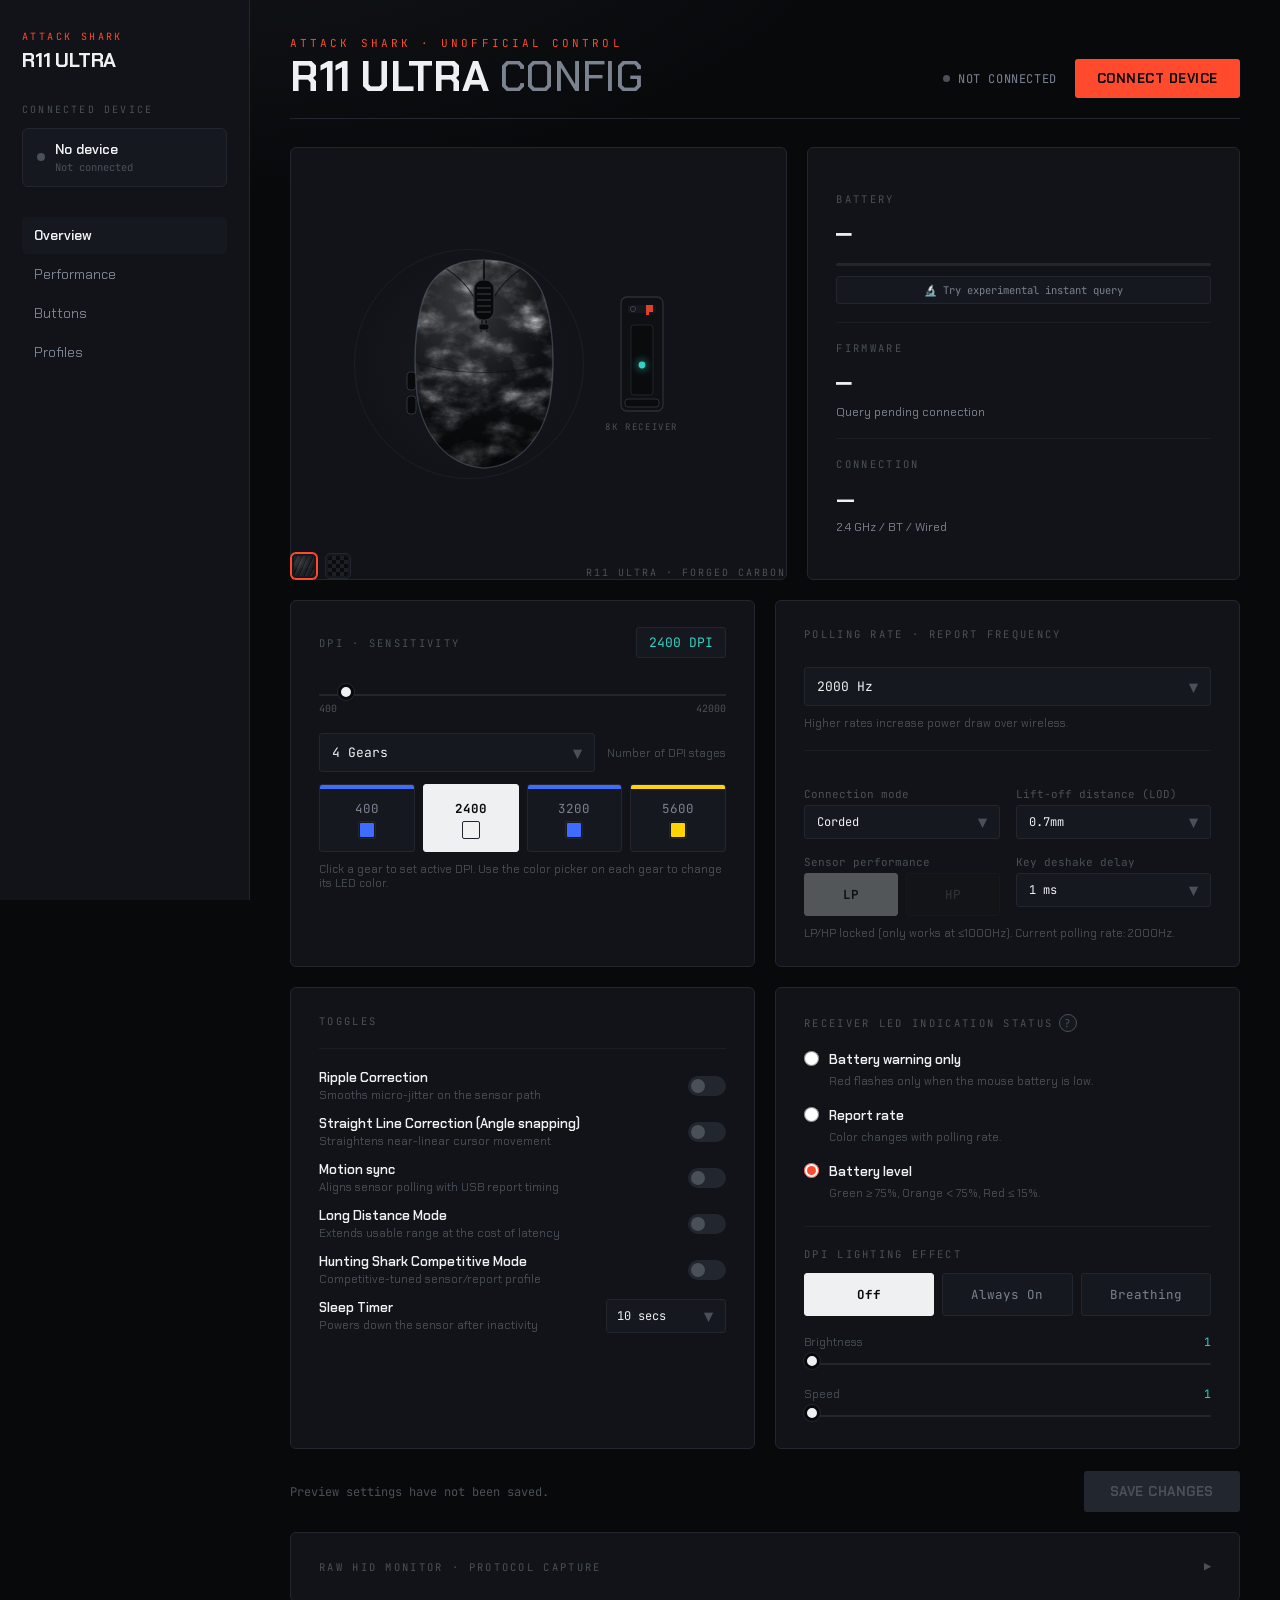
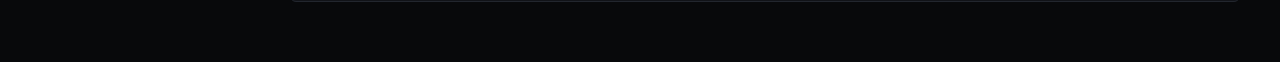
==== commit 7555c127: "Add files via upload" ====
--- a/index.html
+++ b/index.html
@@ -6,387 +6,7 @@
 <meta name="viewport" content="width=device-width, initial-scale=1.0">
 <link rel="preconnect" href="https://fonts.googleapis.com">
 <link href="https://fonts.googleapis.com/css2?family=Chakra+Petch:wght@400;500;600;700&family=JetBrains+Mono:wght@400;500;700&display=swap" rel="stylesheet">
-<style>
-  :root{
-    --bg: #08090b;
-    --panel: #111318;
-    --panel-2: #15181e;
-    --line: #22262e;
-    --line-soft: #1a1d23;
-    --text: #eef0f2;
-    --muted: #7b8290;
-    --dim: #4a5058;
-    --accent: #ff4a2e;
-    --accent-dim: #7a2417;
-    --sonar: #35d0c4;
-    --ok: #35d0c4;
-    --radius: 3px;
-  }
-  *{box-sizing:border-box; margin:0; padding:0;}
-  body{
-    background:
-      radial-gradient(1200px 600px at 15% -10%, #14181c 0%, transparent 60%),
-      var(--bg);
-    color:var(--text);
-    font-family:'Chakra Petch', sans-serif;
-    -webkit-font-smoothing:antialiased;
-    display:flex;
-    min-height:100vh;
-    padding:0;
-  }
-
-  .sidebar{
-    width:250px; flex-shrink:0; background:var(--panel);
-    border-right:1px solid var(--line); padding:30px 22px;
-    position:sticky; top:0; height:100vh;
-  }
-  .sb-eyebrow{font-family:'JetBrains Mono'; font-size:10px; letter-spacing:.24em; color:var(--accent); text-transform:uppercase; margin-bottom:4px;}
-  .sb-title{font-size:20px; font-weight:700; text-transform:uppercase; letter-spacing:-0.01em; margin-bottom:30px;}
-  .sb-label{font-family:'JetBrains Mono'; font-size:10px; letter-spacing:.22em; color:var(--dim); text-transform:uppercase; margin-bottom:12px;}
-  .device-card{
-    display:flex; align-items:center; gap:10px; background:var(--panel-2);
-    border:1px solid var(--line); border-radius:6px; padding:12px 14px; margin-bottom:30px;
-  }
-  .device-card .dot{width:8px; height:8px; flex-shrink:0;}
-  .dc-name{font-size:13.5px; font-weight:600; line-height:1.3;}
-  .dc-sub{font-family:'JetBrains Mono'; font-size:10.5px; color:var(--dim); margin-top:1px;}
-  .nav{display:flex; flex-direction:column; gap:2px;}
-  .nav-item{
-    font-size:13.5px; color:var(--muted); padding:10px 12px; border-radius:5px;
-    cursor:pointer; transition:.15s;
-  }
-  .nav-item:hover{color:var(--text); background:var(--panel-2);}
-  .nav-item.active{background:var(--panel-2); color:var(--text); font-weight:600;}
-
-  .main-wrap{flex:1; display:flex; justify-content:center; padding:36px 40px 60px;}
-  .main-inner{width:100%; max-width:1180px;}
-  .tab-panel{display:none;}
-  .tab-panel.active{display:block;}
-  .placeholder-panel{
-    background:var(--panel); border:1px solid var(--line); border-radius:6px;
-    padding:60px 30px; text-align:center; margin-top:0;
-  }
-  .placeholder-panel .p-icon{font-family:'JetBrains Mono'; font-size:11px; letter-spacing:.2em; color:var(--accent); text-transform:uppercase; margin-bottom:10px;}
-  .placeholder-panel .p-title{font-size:20px; font-weight:700; text-transform:uppercase; margin-bottom:8px;}
-  .placeholder-panel .p-sub{font-size:13px; color:var(--muted); max-width:420px; margin:0 auto; line-height:1.6;}
-
-  /* ---------- Buttons tab ---------- */
-  .btn-tab-layout{display:grid; grid-template-columns:1.3fr 1fr; gap:20px;}
-  .btn-diagram-panel{display:flex; align-items:center; justify-content:center; padding:30px;}
-  .btn-diagram-label{fill:var(--text); font-family:'Chakra Petch'; font-size:12px; font-weight:600;}
-  .btn-hotspot{cursor:pointer; transition:.15s;}
-  .btn-hotspot:hover{fill:rgba(255,74,46,0.15); stroke:var(--accent); stroke-width:1.5;}
-
-  .btn-config-panel{display:flex; flex-direction:column; gap:10px;}
-  .cfg-btn{
-    background:var(--panel-2); border:1px solid var(--line); color:var(--text);
-    font-family:'Chakra Petch'; font-weight:600; font-size:13px; padding:12px;
-    border-radius:var(--radius); cursor:pointer; transition:.15s;
-  }
-  .cfg-btn:hover{border-color:var(--dim);}
-
-  /* remap overlay */
-  .remap-overlay{
-    display:none; position:fixed; inset:0; background:rgba(0,0,0,0.6);
-    align-items:center; justify-content:center; z-index:100;
-  }
-  .remap-overlay.open{display:flex;}
-  .remap-panel{
-    background:var(--panel); border:1px solid var(--line); border-radius:8px;
-    width:min(520px, 92vw); max-height:82vh; overflow-y:auto; padding:0;
-  }
-  .remap-tabs{display:flex; align-items:center; border-bottom:1px solid var(--line); padding:0 16px;}
-  .remap-tab{
-    padding:16px 14px; font-family:'JetBrains Mono'; font-size:12px; letter-spacing:.05em;
-    color:var(--muted); cursor:pointer; text-transform:uppercase; border-bottom:2px solid transparent;
-  }
-  .remap-tab.active{color:var(--accent); border-bottom-color:var(--accent);}
-  .remap-close{margin-left:auto; cursor:pointer; color:var(--dim); font-size:20px; line-height:1; padding:8px;}
-  .remap-close:hover{color:var(--text);}
-  .remap-body{display:none; padding:20px;}
-  .remap-body.active{display:block;}
-
-  .remap-list{display:flex; flex-direction:column;}
-  .remap-list-item{
-    padding:12px 10px; font-size:13px; color:var(--text); cursor:pointer;
-    border-bottom:1px solid var(--line-soft); transition:.1s;
-  }
-  .remap-list-item:hover{background:var(--panel-2);}
-  .remap-list-item.selected{color:var(--accent); font-weight:600;}
-
-  .remap-card{background:var(--panel-2); border:1px solid var(--line); border-radius:6px; padding:16px; margin-bottom:14px;}
-  .remap-card-title{font-size:13.5px; font-weight:700;}
-  .remap-card-sub{font-size:11.5px; color:var(--dim); margin-top:4px; margin-bottom:14px; line-height:1.5;}
-  .remap-field-row{display:flex; align-items:center; gap:10px; margin-bottom:10px; font-size:12.5px; color:var(--muted);}
-  .remap-input{
-    background:var(--panel); border:1px solid var(--line); color:var(--text);
-    border-radius:4px; padding:6px 8px; font-family:'JetBrains Mono'; font-size:12px; width:70px;
-  }
-  .remap-save-btn{
-    background:var(--accent); color:#0a0a0a; border:none; font-weight:700;
-    font-family:'Chakra Petch'; font-size:12.5px; padding:10px 18px; border-radius:var(--radius);
-    cursor:pointer; margin-top:6px;
-  }
-  .combo-row{display:flex; gap:8px; align-items:center; margin-bottom:14px;}
-  .combo-mod{padding:8px 12px; font-size:12px;}
-  .combo-mod.active{background:var(--text); color:#0a0a0a; border-color:var(--text);}
-
-  .macro-layout{display:grid; grid-template-columns:1fr 1.1fr; gap:18px;}
-  .macro-radio{display:flex; align-items:center; gap:8px; font-size:12.5px; color:var(--muted); margin:8px 0;}
-  .macro-table-wrap{display:flex; flex-direction:column;}
-  .macro-table{width:100%; border-collapse:collapse; font-family:'JetBrains Mono'; font-size:11.5px;}
-  .macro-table th{text-align:left; color:var(--dim); font-weight:500; padding:6px 8px; border-bottom:1px solid var(--line);}
-  .macro-table td{padding:5px 8px; border-bottom:1px solid var(--line-soft); color:var(--muted);}
-  .macro-table .press{color:var(--sonar);}
-  .macro-table .release{color:var(--accent);}
-  .mono{font-family:'JetBrains Mono', monospace;}
-
-  header{
-    display:flex; justify-content:space-between; align-items:flex-end;
-    margin-bottom:28px; padding-bottom:20px; border-bottom:1px solid var(--line);
-  }
-  .brand-eyebrow{
-    font-family:'JetBrains Mono', monospace; font-size:11px; letter-spacing:.28em;
-    color:var(--accent); text-transform:uppercase; margin-bottom:6px;
-  }
-  h1{
-    font-size:42px; font-weight:700; letter-spacing:-0.01em; line-height:1;
-    text-transform:uppercase;
-  }
-  h1 span{color:var(--muted); font-weight:500;}
-  .status-pill{
-    display:flex; align-items:center; gap:8px;
-    font-family:'JetBrains Mono', monospace; font-size:12px; letter-spacing:.05em;
-    color:var(--muted);
-  }
-  .dot{width:7px; height:7px; border-radius:50%; background:var(--dim); transition:.2s;}
-  .dot.on{background:var(--ok); box-shadow:0 0 8px var(--ok);}
-  .dot.err{background:var(--accent); box-shadow:0 0 8px var(--accent);}
-
-  #connectBtn{
-    background:var(--accent); color:#0a0a0a; border:none; font-family:'Chakra Petch';
-    font-weight:700; letter-spacing:.04em; text-transform:uppercase; font-size:13px;
-    padding:11px 22px; border-radius:var(--radius); cursor:pointer; margin-left:18px;
-  }
-  #connectBtn:hover{filter:brightness(1.1);}
-  #connectBtn:disabled{background:var(--line); color:var(--dim); cursor:default;}
-
-  .grid{display:grid; grid-template-columns: 1.15fr 1fr; gap:20px; max-width:1180px;}
-  .row{display:grid; grid-template-columns: 1fr 1fr; gap:20px; max-width:1180px; margin-top:20px;}
-
-  .panel{
-    background:var(--panel); border:1px solid var(--line); border-radius:6px;
-    padding:26px 28px;
-  }
-  .label{
-    font-family:'JetBrains Mono', monospace; font-size:10.5px; letter-spacing:.22em;
-    color:var(--dim); text-transform:uppercase; margin-bottom:10px;
-  }
-  .value-lg{font-size:26px; font-weight:600;}
-  .sub{font-size:12px; color:var(--muted); margin-top:4px;}
-
-  .device-hero{display:flex; align-items:center; justify-content:center; gap:36px; position:relative; min-height:230px;}
-  .device-ring{
-    position:absolute; left:36%; top:50%; transform:translate(-50%,-50%);
-    width:230px; height:230px; border-radius:50%;
-    border:1px solid var(--line-soft); background:radial-gradient(circle, #17191e 0%, transparent 70%);
-  }
-  .device-ring::before{
-    content:''; position:absolute; inset:-1px; border-radius:50%;
-    border:1px dashed var(--line-soft);
-  }
-  .mouse-name{position:absolute; bottom:0; right:0; font-family:'JetBrains Mono'; font-size:10px; letter-spacing:.2em; color:var(--dim); text-transform:uppercase;}
-  .finish-picker{position:absolute; bottom:0; left:0; display:flex; gap:8px;}
-  .finish-swatch{
-    width:26px; height:26px; border-radius:5px; border:1px solid var(--line);
-    padding:2px; cursor:pointer; transition:.15s; background:var(--panel-2);
-  }
-  .finish-swatch:hover{border-color:var(--dim);}
-  .finish-swatch.active{border-color:var(--accent); box-shadow:0 0 0 1px var(--accent);}
-  .fs-chip{display:block; width:100%; height:100%; border-radius:3px;}
-  .fs-chip-forged{
-    background:
-      radial-gradient(circle at 30% 30%, rgba(255,255,255,.10), transparent 55%),
-      repeating-linear-gradient(115deg, #1c1e22 0 2px, #101216 2px 3px, #24272c 3px 5px);
-  }
-  .fs-chip-weave{
-    background-image:
-      linear-gradient(45deg, #1c1f24 25%, transparent 25%, transparent 75%, #1c1f24 75%),
-      linear-gradient(45deg, #1c1f24 25%, transparent 25%, transparent 75%, #1c1f24 75%);
-    background-color:#0b0c0e;
-    background-size:8px 8px;
-    background-position:0 0, 4px 4px;
-  }
-  .dongle-wrap{display:flex; flex-direction:column; align-items:center; gap:8px;}
-  .dongle-label{font-family:'JetBrains Mono'; font-size:9px; letter-spacing:.18em; color:var(--dim); text-transform:uppercase;}
-
-  .stat-block{padding:18px 0; border-bottom:1px solid var(--line-soft);}
-  .stat-block:last-child{border-bottom:none;}
-  .bar{height:3px; background:var(--line); border-radius:2px; margin-top:12px; overflow:hidden;}
-  .bar-fill{height:100%; background:var(--text); width:0%; transition:width .4s;}
-
-  .dpi-readout{
-    display:flex; justify-content:space-between; align-items:center; margin-bottom:16px;
-  }
-  .dpi-value{
-    font-family:'JetBrains Mono'; font-size:13px; background:var(--panel-2);
-    border:1px solid var(--line); padding:6px 12px; border-radius:var(--radius); color:var(--sonar);
-  }
-  input[type=range]{
-    -webkit-appearance:none; width:100%; height:2px; background:var(--line);
-    border-radius:2px; margin:20px 0 6px;
-  }
-  input[type=range]::-webkit-slider-thumb{
-    -webkit-appearance:none; width:16px; height:16px; border-radius:50%;
-    background:var(--text); border:3px solid var(--bg); box-shadow:0 0 0 1px var(--line);
-    cursor:pointer; margin-top:-7px;
-  }
-  .range-scale{display:flex; justify-content:space-between; font-family:'JetBrains Mono'; font-size:10px; color:var(--dim); margin-bottom:18px;}
-
-  .btn-grid{display:grid; grid-template-columns:repeat(4,1fr); gap:8px;}
-  .btn-grid.two{grid-template-columns:repeat(2,1fr);}
-  .opt-btn{
-    background:var(--panel-2); border:1px solid var(--line); color:var(--muted);
-    font-family:'JetBrains Mono'; font-size:12.5px; padding:12px 6px; border-radius:var(--radius);
-    cursor:pointer; transition:.15s; text-align:center;
-    position:relative;
-  }
-  .opt-btn:hover{border-color:var(--dim); color:var(--text);}
-  .opt-btn.active{background:var(--text); color:#0a0a0a; border-color:var(--text); font-weight:700;}
-
-  #dpiPresets .opt-btn{
-    padding-top:15px;
-    display:flex;
-    flex-direction:column;
-    align-items:center;
-    gap:2px;
-  }
-  #dpiPresets .opt-btn .dpi-bar{
-    position:absolute; top:0; left:0; right:0; height:4px;
-    border-radius:2px 2px 0 0; background:var(--stage-color, transparent);
-  }
-  #dpiPresets .opt-btn.active .dpi-bar{ height:5px; }
-  #dpiPresets .opt-btn .dpi-label{font-size:12.5px;}
-  #dpiPresets .opt-btn .dpi-color-wrap{
-    display:flex;
-    align-items:center;
-    gap:4px;
-    margin-top:2px;
-  }
-  #dpiPresets .opt-btn .dpi-color-wrap input[type=color]{
-    width:18px; height:18px; padding:1px; border:1px solid var(--line);
-    border-radius:2px; background:transparent; cursor:pointer;
-  }
-  #dpiPresets .opt-btn .dpi-color-wrap input[type=color]::-webkit-color-swatch-wrapper{padding:0;}
-  #dpiPresets .opt-btn .dpi-color-wrap input[type=color]::-webkit-color-swatch{border:none; border-radius:1px;}
-
-  .hint{font-size:11px; color:var(--dim); margin-top:10px;}
-
-  select.opt-btn{
-    -webkit-appearance:none; appearance:none; cursor:pointer;
-    background-image:url("data:image/svg+xml,%3Csvg xmlns='http://www.w3.org/2000/svg' width='10' height='6'%3E%3Cpath d='M0 0l5 6 5-6z' fill='%237b8290'/%3E%3C/svg%3E");
-    background-repeat:no-repeat; background-position:right 12px center;
-  }
-  select.opt-btn:focus{outline:none; border-color:var(--dim);}
-  input[type=radio]{accent-color:var(--accent); width:15px; height:15px; flex-shrink:0;}
-
-  .toggle-row{display:flex; justify-content:space-between; align-items:center; padding-top:20px; margin-top:20px; border-top:1px solid var(--line-soft);}
-  .toggle-copy .t-title{font-size:13px; font-weight:600;}
-  .toggle-copy .t-sub{font-size:11.5px; color:var(--dim); margin-top:2px;}
-  .switch{width:38px; height:20px; background:var(--line); border-radius:20px; position:relative; cursor:pointer; flex-shrink:0;}
-  .switch::after{content:''; position:absolute; width:14px; height:14px; border-radius:50%; background:var(--dim); top:3px; left:3px; transition:.15s;}
-  .switch.on{background:var(--accent-dim);}
-  .switch.on::after{background:var(--accent); left:21px;}
-
-  .select-wrap{
-    position:relative; display:inline-block; width:100%;
-  }
-  .select-wrap select{
-    width:100%; padding:10px 12px; background:var(--panel-2); border:1px solid var(--line);
-    color:var(--text); border-radius:var(--radius); font-family:'JetBrains Mono'; font-size:13px;
-    appearance:none; cursor:pointer;
-  }
-  .select-wrap select:focus{outline:none; border-color:var(--dim);}
-  .select-wrap .arrow{
-    position:absolute; right:12px; top:50%; transform:translateY(-50%);
-    color:var(--dim); pointer-events:none;
-  }
-
-  .dpi-gear-wrap{display:flex; gap:12px; align-items:center; margin-top:12px;}
-  .dpi-gear-wrap .select-wrap{flex:1;}
-
-  .help-icon{
-    display:inline-flex; align-items:center; justify-content:center;
-    width:18px; height:18px; border-radius:50%; background:var(--panel-2);
-    border:1px solid var(--dim); color:var(--dim); font-family:'JetBrains Mono';
-    font-size:11px; cursor:help; margin-left:6px; position:relative;
-  }
-  .help-icon:hover .help-tip{
-    display:block;
-  }
-  .help-tip{
-    display:none; position:absolute; right:-10px; top:calc(100% + 8px);
-    background:var(--panel); border:1px solid var(--line); border-radius:6px;
-    padding:12px 16px; width:220px; color:var(--muted); font-size:11px;
-    font-weight:400; line-height:1.5; z-index:10; text-align:left;
-    font-family:'Chakra Petch', sans-serif;
-  }
-  .help-tip::before{
-    content:''; position:absolute; right:16px; top:-6px;
-    border-left:6px solid transparent; border-right:6px solid transparent;
-    border-bottom:6px solid var(--line);
-  }
-
-  .disabled-opt{
-    opacity:0.3; pointer-events:none; filter:grayscale(0.8);
-  }
-
-  .footer-row{display:flex; justify-content:space-between; align-items:center; max-width:1180px; margin-top:22px;}
-  .preview-note{font-size:12px; color:var(--dim);}
-  #saveBtn{
-    background:var(--text); color:#0a0a0a; border:none; font-family:'Chakra Petch';
-    font-weight:700; text-transform:uppercase; letter-spacing:.04em; font-size:13px;
-    padding:12px 26px; border-radius:var(--radius); cursor:pointer;
-  }
-  #saveBtn:hover{filter:brightness(.92);}
-  #saveBtn:disabled{background:var(--line); color:var(--dim); cursor:default;}
-
-  .monitor{max-width:1180px; margin-top:20px;}
-  .monitor-head{display:flex; justify-content:space-between; align-items:center; cursor:pointer;}
-  .monitor-head .label{margin-bottom:0;}
-  .chev{color:var(--dim); font-family:'JetBrains Mono'; font-size:12px; transition:.2s;}
-  .monitor.open .chev{transform:rotate(90deg);}
-  .monitor-body{max-height:0; overflow:hidden; transition:max-height .25s ease;}
-  .monitor.open .monitor-body{max-height:420px;}
-  .monitor-desc{font-size:12.5px; color:var(--muted); line-height:1.6; margin:16px 0; max-width:760px;}
-  .monitor-desc code{background:var(--panel-2); padding:1px 6px; border-radius:2px; color:var(--sonar); font-family:'JetBrains Mono'; font-size:11.5px;}
-
-  #sonar{width:100%; height:64px; display:block; background:var(--panel-2); border:1px solid var(--line-soft); border-radius:var(--radius); margin-bottom:14px;}
-
-  #log{
-    height:220px; overflow-y:auto; background:#0a0b0d; border:1px solid var(--line-soft);
-    border-radius:var(--radius); padding:12px 14px; font-family:'JetBrains Mono'; font-size:11.5px;
-    line-height:1.9; color:var(--muted);
-  }
-  #log .r{color:var(--sonar);}
-  #log .s{color:var(--accent);}
-  #log .t{color:var(--dim); margin-right:8px;}
-  #log::-webkit-scrollbar{width:8px;}
-  #log::-webkit-scrollbar-thumb{background:var(--line); border-radius:4px;}
-
-  .settings-grid{display:grid; grid-template-columns:1fr 1fr; gap:16px; margin-top:16px;}
-  .settings-grid .setting-item{display:flex; flex-direction:column; gap:4px;}
-  .settings-grid .setting-item .setting-label{font-size:11px; color:var(--dim); font-family:'JetBrains Mono';}
-
-  @media (max-width:860px){
-    body{flex-direction:column;}
-    .sidebar{width:100%; height:auto; position:relative; border-right:none; border-bottom:1px solid var(--line);}
-    .grid, .row{grid-template-columns:1fr;}
-    .main-wrap{padding:24px 18px 40px;}
-    h1{font-size:30px;}
-    .settings-grid{grid-template-columns:1fr;}
-  }
-</style>
+<link rel="stylesheet" href="main.css">
 </head>
 <body>
 
@@ -434,14 +54,14 @@
     <svg width="170" height="220" viewBox="0 0 170 220" style="position:relative;">
       <defs>
         <filter id="camoTex" x="-20%" y="-20%" width="140%" height="140%">
-          <feTurbulence type="fractalNoise" baseFrequency="0.028 0.045" numOctaves="5" seed="24" result="noise"/>
+          <feTurbulence type="fractalNoise" baseFrequency="0.034 0.052" numOctaves="5" seed="24" result="noise"/>
           <feColorMatrix in="noise" type="matrix"
             values="0 0 0 0 0.62
                     0 0 0 0 0.64
                     0 0 0 0 0.67
                     0 0 0 1 0" result="tinted"/>
           <feComponentTransfer in="tinted" result="contrast">
-            <feFuncA type="gamma" amplitude="1.3" exponent="3.1" offset="-0.05"/>
+            <feFuncA type="gamma" amplitude="1.35" exponent="3.3" offset="-0.05"/>
           </feComponentTransfer>
           <feComposite in="contrast" in2="SourceGraphic" operator="in"/>
         </filter>
@@ -478,6 +98,9 @@
         <rect x="0" y="0" width="170" height="220" fill="url(#topSheen)"/>
       </g>
 
+      <!-- diagonal left/right click seams converging at the scroll wheel, matching the real unit's top split -->
+      <path d="M40 10 C60 22 72 34 78 50" fill="none" stroke="#0a0b0d" stroke-width="1.1" opacity="0.7" clip-path="url(#shellClip)"/>
+      <path d="M130 10 C110 22 98 34 92 50" fill="none" stroke="#0a0b0d" stroke-width="1.1" opacity="0.7" clip-path="url(#shellClip)"/>
       <path d="M85 6 C85 30 85 56 82 78" stroke="#0a0b0d" stroke-width="1.2" opacity="0.8" clip-path="url(#shellClip)"/>
       <path d="M85 6 C85 30 85 56 88 78" stroke="#0a0b0d" stroke-width="1.2" opacity="0.8" clip-path="url(#shellClip)"/>
       <path d="M18 108 C50 122 120 122 152 108" fill="none" stroke="#0a0b0d" stroke-width="1" opacity="0.55"/>
@@ -532,6 +155,7 @@
         </svg>
       </div>
       <div class="bar"><div class="bar-fill" id="batteryBar"></div></div>
+      <button id="batteryQueryBtn" style="margin-top:10px; background:var(--panel-2); border:1px solid var(--line); color:var(--muted); font-family:'JetBrains Mono'; font-size:10.5px; padding:6px 10px; border-radius:var(--radius); cursor:pointer; width:100%;">🔬 Try experimental instant query</button>
     </div>
     <div class="stat-block">
       <div class="label">Firmware</div>
@@ -877,6 +501,22 @@
           <div class="remap-list-item" data-fn="dpi-minus">DPI-</div>
           <div class="remap-list-item" data-fn="player">Player</div>
           <div class="remap-list-item" data-fn="play-pause">Play/Pause</div>
+          <div class="remap-list-item" data-fn="next-song">Next Song</div>
+          <div class="remap-list-item" data-fn="prev-song">Previous Song</div>
+          <div class="remap-list-item" data-fn="stop">Stop</div>
+          <div class="remap-list-item" data-fn="mute">Mute</div>
+          <div class="remap-list-item" data-fn="vol-up">Volume Up</div>
+          <div class="remap-list-item" data-fn="vol-down">Volume Down</div>
+          <div class="remap-list-item" data-fn="mail">Mail</div>
+          <div class="remap-list-item" data-fn="calculator">Calculator</div>
+          <div class="remap-list-item" data-fn="my-computer">My Computer</div>
+          <div class="remap-list-item" data-fn="home">Home</div>
+          <div class="remap-list-item" data-fn="search">Search</div>
+          <div class="remap-list-item" data-fn="page-forward">Page Forward</div>
+          <div class="remap-list-item" data-fn="page-back">Page Back</div>
+          <div class="remap-list-item" data-fn="stop-web">Stop Web Page</div>
+          <div class="remap-list-item" data-fn="refresh">Refresh</div>
+          <div class="remap-list-item" data-fn="favorites">Favorites</div>
         </div>
       </div>
 
@@ -948,772 +588,10 @@
 </div><!-- /main-inner -->
 </div><!-- /main-wrap -->
 
-<script>
-const PROTOCOL = {
-  dpi: {
-    /* Only these 4 come from real captures against your mouse. Every other
-       DPI_ORDER value below is deliberately left unmapped rather than
-       guessed — the byte3/checksum formula for this specific command was
-       never fully solved, so fabricating bytes here risks sending an
-       invalid command to real hardware. Capture more values the same way
-       we did these four (official web driver + console hook) to fill them in. */
-    400:  [8, 0x07,0x00,0x00,0x0c,0x04,0x07,0x07,0x00,0x47,0x00,0x00,0x00,0x00,0x00,0xe1],
-    2400: [8, 0x07,0x00,0x00,0x10,0x04,0x2f,0x2f,0x00,0xf7,0x00,0x00,0x00,0x00,0x00,0xdd],
-    3200: [8, 0x07,0x00,0x00,0x14,0x04,0x3f,0x3f,0x00,0xd7,0x00,0x00,0x00,0x00,0x00,0xd9],
-    5600: [8, 0x07,0x00,0x00,0x18,0x04,0x6f,0x6f,0x00,0x77,0x00,0x00,0x00,0x00,0x00,0xd5],
-  },
-  /* dpiStage indices 4/5 ARE safe to extrapolate (unlike the table above) —
-     this command's checksum formula (0x55 - value, fixed trailing byte) was
-     confirmed identical across every single family we captured, with zero
-     exceptions. Indices 0-3 are real captures; 4/5 follow the confirmed formula. */
-  dpiStage: {
-    0: [8, 0x07,0x00,0x00,0x04,0x02,0x00,0x55,0x00,0x00,0x00,0x00,0x00,0x00,0xeb],
-    1: [8, 0x07,0x00,0x00,0x04,0x02,0x01,0x54,0x00,0x00,0x00,0x00,0x00,0x00,0xeb],
-    2: [8, 0x07,0x00,0x00,0x04,0x02,0x02,0x53,0x00,0x00,0x00,0x00,0x00,0x00,0xeb],
-    3: [8, 0x07,0x00,0x00,0x04,0x02,0x03,0x52,0x00,0x00,0x00,0x00,0x00,0x00,0xeb],
-    4: [8, 0x07,0x00,0x00,0x04,0x02,0x04,0x51,0x00,0x00,0x00,0x00,0x00,0x00,0xeb],
-    5: [8, 0x07,0x00,0x00,0x04,0x02,0x05,0x50,0x00,0x00,0x00,0x00,0x00,0x00,0xeb],
-  },
-  polling: {
-    125:  [8, 0x07,0x00,0x00,0x02,0x08,0x4d,0x00,0x00,0x00,0x00,0x00,0x00,0x00,0xef],
-    250:  [8, 0x07,0x00,0x00,0x02,0x04,0x51,0x00,0x00,0x00,0x00,0x00,0x00,0x00,0xef],
-    500:  [8, 0x07,0x00,0x00,0x02,0x02,0x53,0x00,0x00,0x00,0x00,0x00,0x00,0x00,0xef],
-    1000: [8, 0x07,0x00,0x00,0x02,0x01,0x54,0x00,0x00,0x00,0x00,0x00,0x00,0x00,0xef],
-    2000: [8, 0x07,0x00,0x00,0x02,0x10,0x45,0x00,0x00,0x00,0x00,0x00,0x00,0x00,0xef],
-    4000: [8, 0x07,0x00,0x00,0x02,0x20,0x35,0x00,0x00,0x00,0x00,0x00,0x00,0x00,0xef],
-    8000: [8, 0x07,0x00,0x00,0x02,0x40,0x15,0x00,0x00,0x00,0x00,0x00,0x00,0x00,0xef],
-  },
-  lod: {
-    "0.7": [8, 0x07,0x00,0x00,0x0a,0x02,0x03,0x52,0x00,0x00,0x00,0x00,0x00,0x00,0xe5],
-    "1":   [8, 0x07,0x00,0x00,0x0a,0x02,0x01,0x54,0x00,0x00,0x00,0x00,0x00,0x00,0xe5],
-    "2":   [8, 0x07,0x00,0x00,0x0a,0x02,0x02,0x53,0x00,0x00,0x00,0x00,0x00,0x00,0xe5],
-  },
-  sensorMode: { corded: null, wireless: null },
-  longDistance: {
-    on:  [8, 0x16,0x00,0x00,0x00,0x0a,0x01,0x00,0x00,0x00,0x00,0x00,0x00,0x00,0x00,0x2c],
-    off: [8, 0x16,0x00,0x00,0x00,0x0a,0x00,0x00,0x00,0x00,0x00,0x00,0x00,0x00,0x00,0x2d],
-  },
-  huntingMode: {
-    on:  [8, 0x07,0x00,0x00,0xb5,0x02,0x01,0x54,0x00,0x00,0x00,0x00,0x00,0x00,0x3a],
-    off: [8, 0x07,0x00,0x00,0xb5,0x02,0x00,0x55,0x00,0x00,0x00,0x00,0x00,0x00,0x3a],
-  },
-  sensorPerf: {
-    lp: [8, 0x07,0x00,0x00,0xb9,0x02,0x00,0x55,0x00,0x00,0x00,0x00,0x00,0x00,0x36],
-    hp: [8, 0x07,0x00,0x00,0xb9,0x02,0x01,0x54,0x00,0x00,0x00,0x00,0x00,0x00,0x36],
-  },
-  deshake: {
-    1: [8, 0x07,0x00,0x00,0xa9,0x02,0x01,0x54,0x00,0x00,0x00,0x00,0x00,0x00,0x46],
-    2: [8, 0x07,0x00,0x00,0xa9,0x02,0x02,0x53,0x00,0x00,0x00,0x00,0x00,0x00,0x46],
-    3: [8, 0x07,0x00,0x00,0xa9,0x02,0x03,0x52,0x00,0x00,0x00,0x00,0x00,0x00,0x46],
-    4: [8, 0x07,0x00,0x00,0xa9,0x02,0x04,0x51,0x00,0x00,0x00,0x00,0x00,0x00,0x46],
-    5: [8, 0x07,0x00,0x00,0xa9,0x02,0x05,0x50,0x00,0x00,0x00,0x00,0x00,0x00,0x46],
-    6: [8, 0x07,0x00,0x00,0xa9,0x02,0x06,0x4f,0x00,0x00,0x00,0x00,0x00,0x00,0x46],
-    7: [8, 0x07,0x00,0x00,0xa9,0x02,0x07,0x4e,0x00,0x00,0x00,0x00,0x00,0x00,0x46],
-    8: [8, 0x07,0x00,0x00,0xa9,0x02,0x08,0x4d,0x00,0x00,0x00,0x00,0x00,0x00,0x46],
-  },
-  /* Sleep time, keyed by seconds. value = seconds/10, checksum = 0x55-value. */
-  sleepTime: {
-    10:  [8, 0x07,0x00,0x00,0xad,0x02,0x01,0x54,0x00,0x00,0x00,0x00,0x00,0x00,0x42],
-    30:  [8, 0x07,0x00,0x00,0xad,0x02,0x03,0x52,0x00,0x00,0x00,0x00,0x00,0x00,0x42],
-    60:  [8, 0x07,0x00,0x00,0xad,0x02,0x06,0x4f,0x00,0x00,0x00,0x00,0x00,0x00,0x42],
-    120: [8, 0x07,0x00,0x00,0xad,0x02,0x0c,0x49,0x00,0x00,0x00,0x00,0x00,0x00,0x42],
-    300: [8, 0x07,0x00,0x00,0xad,0x02,0x1e,0x37,0x00,0x00,0x00,0x00,0x00,0x00,0x42],
-    600: [8, 0x07,0x00,0x00,0xad,0x02,0x3c,0x19,0x00,0x00,0x00,0x00,0x00,0x00,0x42],
-    900: [8, 0x07,0x00,0x00,0xad,0x02,0x5a,0xfb,0x00,0x00,0x00,0x00,0x00,0x00,0x42],
-  },
-  ripple: {
-    on:  [8, 0x07,0x00,0x00,0xb1,0x02,0x01,0x54,0x00,0x00,0x00,0x00,0x00,0x00,0x3e],
-    off: [8, 0x07,0x00,0x00,0xb1,0x02,0x00,0x55,0x00,0x00,0x00,0x00,0x00,0x00,0x3e],
-  },
-  angle: {
-    on:  [8, 0x07,0x00,0x00,0xaf,0x02,0x01,0x54,0x00,0x00,0x00,0x00,0x00,0x00,0x40],
-    off: [8, 0x07,0x00,0x00,0xaf,0x02,0x00,0x55,0x00,0x00,0x00,0x00,0x00,0x00,0x40],
-  },
-  motion: {
-    on:  [8, 0x07,0x00,0x00,0xab,0x02,0x01,0x54,0x00,0x00,0x00,0x00,0x00,0x00,0x44],
-    off: [8, 0x07,0x00,0x00,0xab,0x02,0x00,0x55,0x00,0x00,0x00,0x00,0x00,0x00,0x44],
-  },
-  ledMode: {
-    "battery-warning": [8, 0x14,0x00,0x00,0x00,0x0a,0x03,0xff,0x00,0x00,0xff,0x00,0x00,0xff,0x00,0x00,0x2f],
-    "report-rate": [8, 0x14,0x00,0x00,0x00,0x0a,0x01,0xff,0x00,0x00,0xff,0x00,0x00,0xff,0x00,0x00,0x31],
-    "battery-level": [8, 0x14,0x00,0x00,0x00,0x0a,0x02,0xff,0x00,0x00,0xff,0x00,0x00,0xff,0x00,0x00,0x30],
-  },
-  dpiEffectType: {
-    "always-on": [8, 0x07,0x00,0x00,0x4c,0x02,0x01,0x54,0x00,0x00,0x00,0x00,0x00,0x00,0xa3],
-    "breathing": [8, 0x07,0x00,0x00,0x4c,0x02,0x02,0x53,0x00,0x00,0x00,0x00,0x00,0x00,0xa3],
-  },
-  dpiEffectEnable: {
-    off: [8, 0x07,0x00,0x00,0x52,0x02,0x00,0x55,0x00,0x00,0x00,0x00,0x00,0x00,0x9d],
-    on:  [8, 0x07,0x00,0x00,0x52,0x02,0x01,0x54,0x00,0x00,0x00,0x00,0x00,0x00,0x9d],
-  },
-  dpiSpeed: {
-    1: [8, 0x07,0x00,0x00,0x50,0x02,0x01,0x54,0x00,0x00,0x00,0x00,0x00,0x00,0x9f],
-    2: [8, 0x07,0x00,0x00,0x50,0x02,0x02,0x53,0x00,0x00,0x00,0x00,0x00,0x00,0x9f],
-    3: [8, 0x07,0x00,0x00,0x50,0x02,0x03,0x52,0x00,0x00,0x00,0x00,0x00,0x00,0x9f],
-    4: [8, 0x07,0x00,0x00,0x50,0x02,0x04,0x51,0x00,0x00,0x00,0x00,0x00,0x00,0x9f],
-    5: [8, 0x07,0x00,0x00,0x50,0x02,0x05,0x50,0x00,0x00,0x00,0x00,0x00,0x00,0x9f],
-  },
-  dpiBrightness: {
-    1:  [8, 0x07,0x00,0x00,0x4e,0x02,0x10,0x45,0x00,0x00,0x00,0x00,0x00,0x00,0xa1],
-    2:  [8, 0x07,0x00,0x00,0x4e,0x02,0x1e,0x37,0x00,0x00,0x00,0x00,0x00,0x00,0xa1],
-    3:  [8, 0x07,0x00,0x00,0x4e,0x02,0x3c,0x19,0x00,0x00,0x00,0x00,0x00,0x00,0xa1],
-    4:  [8, 0x07,0x00,0x00,0x4e,0x02,0x5a,0xfb,0x00,0x00,0x00,0x00,0x00,0x00,0xa1],
-    5:  [8, 0x07,0x00,0x00,0x4e,0x02,0x80,0xd5,0x00,0x00,0x00,0x00,0x00,0x00,0xa1],
-    6:  [8, 0x07,0x00,0x00,0x4e,0x02,0x96,0xbf,0x00,0x00,0x00,0x00,0x00,0x00,0xa1],
-    7:  [8, 0x07,0x00,0x00,0x4e,0x02,0xb4,0xa1,0x00,0x00,0x00,0x00,0x00,0x00,0xa1],
-    8:  [8, 0x07,0x00,0x00,0x4e,0x02,0xd2,0x83,0x00,0x00,0x00,0x00,0x00,0x00,0xa1],
-    9:  [8, 0x07,0x00,0x00,0x4e,0x02,0xe6,0x6f,0x00,0x00,0x00,0x00,0x00,0x00,0xa1],
-    10: [8, 0x07,0x00,0x00,0x4e,0x02,0xff,0x56,0x00,0x00,0x00,0x00,0x00,0x00,0xa1],
-  },
-};
-
-const DPI_ORDER = [400, 800, 1200, 1600, 2400, 3200, 5600, 6400, 8000, 12000];
-const DEFAULT_DPI_COLORS = ['#3f6bff', '#f2f2f2', '#3f6bff', '#ffd400', '#ff6b00', '#ff2200'];
-
-let device = null;
-let currentDpiGearCount = 4;
-let currentDpiValues = [];
-let activeDpiIndex = 1;
-let dpiColors = {};
-
-const el = id => document.getElementById(id);
-const statusDot = el('statusDot'), statusText = el('statusText');
-const logBox = el('log');
-const saveBtn = el('saveBtn');
-
-function logLine(dir, text){
-  const t = new Date().toLocaleTimeString('en-GB', {hour12:false});
-  const row = document.createElement('div');
-  row.innerHTML = `<span class="t">${t}</span><span class="${dir==='in'?'r':'s'}">${dir==='in'?'◀ RX':'▶ TX'}</span>  ${text}`;
-  logBox.appendChild(row);
-  logBox.scrollTop = logBox.scrollHeight;
-  pulse();
-}
-
-function bytesToHex(buf){
-  return Array.from(new Uint8Array(buf.buffer || buf)).map(b => b.toString(16).padStart(2,'0')).join(' ');
-}
-
-/* ---------------- DPI Presets rendering with integrated color pickers ---------------- */
-function renderDpiPresets(){
-  const container = el('dpiPresets');
-  container.innerHTML = '';
-  const count = Math.min(currentDpiGearCount, DPI_ORDER.length);
-
-  let indices;
-  if(count === 4){
-    // Default case: use the exact 4 stages that are actually verified
-    // against your mouse (400/2400/3200/5600), not an evenly-sampled guess.
-    indices = [0, 4, 5, 6]; // positions of 400, 2400, 3200, 5600 in DPI_ORDER
-  }else{
-    const step = Math.floor(DPI_ORDER.length / count) || 1;
-    indices = [];
-    for(let i = 0; i < count; i++){
-      indices.push(Math.min(i * step, DPI_ORDER.length - 1));
-    }
-    if(indices[indices.length - 1] !== DPI_ORDER.length - 1){
-      indices[indices.length - 1] = DPI_ORDER.length - 1;
-    }
-  }
-
-  currentDpiValues = indices.map(i => DPI_ORDER[i]);
-
-  // Initialize colors for new gears
-  currentDpiValues.forEach((dpi, idx) => {
-    if(!dpiColors[dpi]){
-      dpiColors[dpi] = DEFAULT_DPI_COLORS[idx % DEFAULT_DPI_COLORS.length];
-    }
-  });
-
-  currentDpiValues.forEach((dpi, idx) => {
-    const color = dpiColors[dpi] || DEFAULT_DPI_COLORS[idx % DEFAULT_DPI_COLORS.length];
-    const btn = document.createElement('div');
-    btn.className = 'opt-btn' + (idx === activeDpiIndex ? ' active' : '');
-    btn.dataset.dpi = dpi;
-    btn.dataset.index = idx;
-    btn.style.setProperty('--stage-color', color);
-    btn.innerHTML = `
-      <span class="dpi-bar" style="background:${color};"></span>
-      <span class="dpi-label">${dpi}</span>
-      <span class="dpi-color-wrap">
-        <input type="color" value="${color}" data-dpi="${dpi}">
-      </span>
-    `;
-    container.appendChild(btn);
-
-    // Bind color picker change
-    const picker = btn.querySelector('input[type=color]');
-    picker.addEventListener('input', function(e){
-      e.stopPropagation();
-      const newColor = e.target.value;
-      dpiColors[dpi] = newColor;
-      // Update the bar color
-      const bar = btn.querySelector('.dpi-bar');
-      bar.style.background = newColor;
-      btn.style.setProperty('--stage-color', newColor);
-      markDirty();
-      // Also update the stage color in the protocol if needed
-      logLine('out', `DPI color for ${dpi} → ${newColor}  [cosmetic only — not sent to device]`);
-    });
-
-    // Bind click to set DPI
-    btn.addEventListener('click', async function(e) {
-      // Ignore if click was on the color picker
-      if(e.target.tagName === 'INPUT') return;
-      
-      const dpiVal = parseInt(this.dataset.dpi);
-      const idxVal = parseInt(this.dataset.index);
-      document.querySelectorAll('#dpiPresets .opt-btn').forEach(b => b.classList.remove('active'));
-      this.classList.add('active');
-      activeDpiIndex = idxVal;
-      el('dpiReadout').textContent = `${dpiVal} DPI`;
-      el('dpiSlider').value = dpiVal;
-      markDirty();
-
-      const registerCmd = PROTOCOL.dpi[dpiVal];
-      const stageCmd = PROTOCOL.dpiStage[idxVal];
-
-      if(!device){ logLine('out', `dpiPresets → ${dpiVal} (no device connected)`); return; }
-      if(!registerCmd || !stageCmd){
-        logLine('out', `dpiPresets → ${dpiVal}  [PROTOCOL not fully mapped yet — nothing sent]`);
-        return;
-      }
-      try{
-        const [rid1, ...data1] = registerCmd;
-        await device.sendReport(rid1, new Uint8Array(data1));
-        logLine('out', `dpiPresets → ${dpiVal}  register cmd sent`);
-        const [rid2, ...data2] = stageCmd;
-        await device.sendReport(rid2, new Uint8Array(data2));
-        logLine('out', `dpiPresets → ${dpiVal}  stage cmd sent`);
-      }catch(err){
-        logLine('out', `dpiPresets → ${dpiVal}  send failed: ${err.message}`);
-      }
-    });
-  });
-}
-
-el('dpiGearCount').addEventListener('change', function(){
-  currentDpiGearCount = parseInt(this.value);
-  if(activeDpiIndex >= currentDpiGearCount) activeDpiIndex = 0;
-  renderDpiPresets();
-  markDirty();
-});
-
-/* ---------------- sidebar nav ---------------- */
-document.querySelectorAll('.nav-item').forEach(item => {
-  item.addEventListener('click', () => {
-    document.querySelectorAll('.nav-item').forEach(n => n.classList.remove('active'));
-    document.querySelectorAll('.tab-panel').forEach(p => p.classList.remove('active'));
-    item.classList.add('active');
-    el(`tab-${item.dataset.tab}`).classList.add('active');
-  });
-});
-
-/* ---------------- Connection ---------------- */
-el('connectBtn').addEventListener('click', async () => {
-  if(!('hid' in navigator)){
-    alert('WebHID isn\'t available in this browser. Use Chrome or Edge on desktop, over HTTPS (or localhost).');
-    return;
-  }
-  try{
-    const devices = await navigator.hid.requestDevice({ filters: [] });
-    if(!devices.length) return;
-
-    let target = null;
-    const opened = [];
-    for(const d of devices){
-      try{
-        await d.open();
-        opened.push(d);
-        const supportsReport8 = d.collections.some(c =>
-          c.outputReports && c.outputReports.some(r => r.reportId === 8)
-        );
-        if(supportsReport8 && !target) target = d;
-      }catch(e){ /* skip */ }
-    }
-    if(!target){
-      target = opened[0];
-      logLine('in', 'warning: no collection advertised report ID 8 — using first available; sends may fail.');
-    }
-    device = target;
-
-    statusDot.className = 'dot on';
-    statusText.textContent = 'CONNECTED';
-    el('connVal').textContent = 'Wireless';
-    el('connSub').textContent = device.productName || 'HID device';
-    el('fwVal').textContent = 'Unknown';
-    el('fwSub').textContent = 'Not exposed until protocol is mapped';
-    el('batteryVal').textContent = 'reading…';
-    saveBtn.disabled = false;
-    el('connectBtn').textContent = 'Reconnect';
-
-    el('sbDot').className = 'dot on';
-    el('sbName').textContent = device.productName || 'Attack Shark Mouse';
-    el('sbSub').textContent = 'Attack Shark · Connected';
-
-    opened.forEach(d => {
-      d.addEventListener('inputreport', e => {
-        const hex = bytesToHex(e.data);
-        logLine('in', `report ${e.reportId} · ${hex}`);
-        const bytes = new Uint8Array(e.data.buffer || e.data);
-        if(bytes.length >= 6 && bytes[0] === 0x04){
-          const pct = bytes[5];
-          if(pct >= 0 && pct <= 100){
-            el('batteryVal').textContent = `${pct}%`;
-            el('batteryBar').style.width = `${pct}%`;
-          }
-        }
-      });
-    });
-
-    // Try to force an immediate battery reading instead of waiting for the
-    // next passive heartbeat push (which can take a few seconds). This is a
-    // best-effort attempt — the device didn't respond to feature-report
-    // reads during earlier protocol mapping, so this may simply do nothing
-    // and we fall back to whatever passive report arrives first.
-    for(const d of opened){
-      try{
-        const result = await d.receiveFeatureReport(8);
-        const bytes = new Uint8Array(result.buffer);
-        if(bytes.length >= 6 && bytes[0] === 0x04){
-          const pct = bytes[5];
-          if(pct >= 0 && pct <= 100){
-            el('batteryVal').textContent = `${pct}%`;
-            el('batteryBar').style.width = `${pct}%`;
-            logLine('in', `active feature-report read succeeded — battery ${pct}%`);
-          }
-        }
-      }catch(e){ /* expected to fail on most collections — ignore and wait for passive push */ }
-    }
-
-    logLine('in', `opened "${device.productName}" — ${opened.length} collection(s) live, report-8 support: yes`);
-  }catch(err){
-    statusDot.className = 'dot err';
-    statusText.textContent = 'CONNECTION FAILED';
-    el('sbDot').className = 'dot err';
-    el('sbSub').textContent = 'Connection failed';
-    logLine('in', `error: ${err.message}`);
-  }
-});
-
-/* ---------------- Generic control wiring ---------------- */
-function wireGroup(groupId, attr, protoTable, formatLabel){
-  document.querySelectorAll(`#${groupId} .opt-btn`).forEach(btn => {
-    btn.addEventListener('click', async () => {
-      document.querySelectorAll(`#${groupId} .opt-btn`).forEach(b => b.classList.remove('active'));
-      btn.classList.add('active');
-      const key = btn.dataset[attr];
-      const mapping = protoTable ? protoTable[key] : null;
-      if(formatLabel) formatLabel(key);
-      markDirty();
-      if(!device){ logLine('out', `${groupId} → ${key} (no device connected)`); return; }
-      if(!mapping){
-        logLine('out', `${groupId} → ${key}  [PROTOCOL not mapped yet — nothing sent]`);
-        return;
-      }
-      const [reportId, ...data] = mapping;
-      try{
-        await device.sendReport(reportId, new Uint8Array(data));
-        logLine('out', `${groupId} → ${key}  sent`);
-      }catch(err){
-        logLine('out', `${groupId} → ${key}  send failed: ${err.message}`);
-      }
-    });
-  });
-}
-
-function wireSelect(id, protoTable){
-  el(id).addEventListener('change', async e => {
-    const key = e.target.value;
-    markDirty();
-    const mapping = protoTable ? protoTable[key] : null;
-    if(!device){ logLine('out', `${id} → ${key} (no device connected)`); return; }
-    if(!mapping){ logLine('out', `${id} → ${key}  [PROTOCOL not mapped yet — nothing sent]`); return; }
-    const [reportId, ...data] = mapping;
-    try{
-      await device.sendReport(reportId, new Uint8Array(data));
-      logLine('out', `${id} → ${key}  sent`);
-    }catch(err){
-      logLine('out', `${id} → ${key}  send failed: ${err.message}`);
-    }
-  });
-}
-
-function wireToggle(id, protoTable, label){
-  el(id).addEventListener('click', async () => {
-    const t = el(id);
-    const nowOn = !t.classList.contains('on');
-    t.classList.toggle('on');
-    markDirty();
-    const mapping = nowOn ? protoTable.on : protoTable.off;
-    if(!device){ logLine('out', `${label} → ${nowOn?'on':'off'} (no device connected)`); return; }
-    if(!mapping){ logLine('out', `${label} → ${nowOn?'on':'off'}  [PROTOCOL not mapped yet — nothing sent]`); return; }
-    const [reportId, ...data] = mapping;
-    await device.sendReport(reportId, new Uint8Array(data));
-    logLine('out', `${label} → ${nowOn?'on':'off'}  sent`);
-  });
-}
-
-function wireRadio(name, protoTable){
-  document.querySelectorAll(`input[name="${name}"]`).forEach(r => {
-    r.addEventListener('change', async e => {
-      const key = e.target.value;
-      markDirty();
-      const mapping = protoTable[key];
-      if(!device){ logLine('out', `${name} → ${key} (no device connected)`); return; }
-      if(!mapping){ logLine('out', `${name} → ${key}  [PROTOCOL not mapped yet — nothing sent]`); return; }
-      const [reportId, ...data] = mapping;
-      await device.sendReport(reportId, new Uint8Array(data));
-      logLine('out', `${name} → ${key}  sent`);
-    });
-  });
-}
-
-/* ---------------- Polling Rate ---------------- */
-el('pollingSelect').addEventListener('change', async e => {
-  const hz = parseInt(e.target.value);
-  markDirty();
-  const mapping = PROTOCOL.polling[hz];
-  if(!device){ logLine('out', `polling → ${hz}Hz (no device connected)`); return; }
-  if(!mapping){ logLine('out', `polling → ${hz}Hz  [PROTOCOL not mapped]`); return; }
-  const [reportId, ...data] = mapping;
-  await device.sendReport(reportId, new Uint8Array(data));
-  logLine('out', `polling → ${hz}Hz  sent`);
-
-  const perfBtns = document.querySelectorAll('#sensorPerfPresets .opt-btn');
-  const perfHint = el('sensorPerfHint');
-  if(hz <= 1000){
-    perfBtns.forEach(b => b.classList.remove('disabled-opt'));
-    perfHint.textContent = 'LP/HP available — current setting applies below 1000Hz.';
-  } else {
-    perfBtns.forEach(b => b.classList.add('disabled-opt'));
-    perfHint.textContent = 'LP/HP locked (only works at ≤1000Hz). Current polling rate: ' + hz + 'Hz.';
-  }
-});
-
-/* ---------------- Wire all controls ---------------- */
-wireSelect('lodSelect', PROTOCOL.lod);
-wireSelect('sensorMode', PROTOCOL.sensorMode);
-wireGroup('sensorPerfPresets', 'perf', PROTOCOL.sensorPerf);
-wireSelect('deshakeSelect', PROTOCOL.deshake);
-wireSelect('sleepSelect', PROTOCOL.sleepTime);
-wireToggle('longDistanceToggle', PROTOCOL.longDistance, 'long distance mode');
-wireToggle('huntingToggle', PROTOCOL.huntingMode, 'hunting shark competitive mode');
-wireToggle('rippleToggle', PROTOCOL.ripple, 'ripple control');
-wireToggle('angleToggle', PROTOCOL.angle, 'angle snapping');
-wireToggle('motionToggle', PROTOCOL.motion, 'motion sync');
-wireRadio('ledMode', PROTOCOL.ledMode);
-
-/* ---------------- DPI Lighting ---------------- */
-document.querySelectorAll('#dpiLightPresets .opt-btn').forEach(btn => {
-  btn.addEventListener('click', async () => {
-    document.querySelectorAll('#dpiLightPresets .opt-btn').forEach(b => b.classList.remove('active'));
-    btn.classList.add('active');
-    const mode = btn.dataset.light;
-    markDirty();
-    if(!device){ logLine('out', `dpiLight → ${mode} (no device connected)`); return; }
-    try{
-      if(mode === 'off'){
-        const [rid, ...data] = PROTOCOL.dpiEffectEnable.off;
-        await device.sendReport(rid, new Uint8Array(data));
-        logLine('out', `dpiLight → off  sent`);
-      }else{
-        const typeCmd = PROTOCOL.dpiEffectType[mode];
-        const [rid1, ...data1] = typeCmd;
-        await device.sendReport(rid1, new Uint8Array(data1));
-        logLine('out', `dpiLight → ${mode}  type cmd sent`);
-        const [rid2, ...data2] = PROTOCOL.dpiEffectEnable.on;
-        await device.sendReport(rid2, new Uint8Array(data2));
-        logLine('out', `dpiLight → ${mode}  enable cmd sent`);
-      }
-    }catch(err){
-      logLine('out', `dpiLight → ${mode}  send failed: ${err.message}`);
-    }
-  });
-});
-
-el('brightnessSlider').addEventListener('change', async e => {
-  const level = e.target.value;
-  el('brightnessVal').textContent = level;
-  markDirty();
-  const mapping = PROTOCOL.dpiBrightness[level];
-  if(!device){ logLine('out', `brightness → ${level} (no device connected)`); return; }
-  const [rid, ...data] = mapping;
-  await device.sendReport(rid, new Uint8Array(data));
-  logLine('out', `brightness → ${level}  sent`);
-});
-el('brightnessSlider').addEventListener('input', e => {
-  el('brightnessVal').textContent = e.target.value;
-});
-
-el('speedSlider').addEventListener('change', async e => {
-  const level = e.target.value;
-  el('speedVal').textContent = level;
-  markDirty();
-  const mapping = PROTOCOL.dpiSpeed[level];
-  if(!device){ logLine('out', `speed → ${level} (no device connected)`); return; }
-  const [rid, ...data] = mapping;
-  await device.sendReport(rid, new Uint8Array(data));
-  logLine('out', `speed → ${level}  sent`);
-});
-el('speedSlider').addEventListener('input', e => {
-  el('speedVal').textContent = e.target.value;
-});
-
-el('dpiSlider').addEventListener('input', e => {
-  el('dpiReadout').textContent = `${e.target.value} DPI`;
-  document.querySelectorAll('#dpiPresets .opt-btn').forEach(b => b.classList.remove('active'));
-  markDirty();
-});
-
-function markDirty(){
-  el('previewNote').textContent = 'Preview settings have not been saved.';
-}
-saveBtn.addEventListener('click', () => {
-  el('previewNote').textContent = 'All changes saved.';
-  logLine('out', 'settings committed to device memory (if protocol mapped)');
-});
-
-/* ---------------- shell finish ---------------- */
-document.querySelectorAll('#finishPicker .finish-swatch').forEach(sw => {
-  sw.addEventListener('click', () => {
-    document.querySelectorAll('#finishPicker .finish-swatch').forEach(s => s.classList.remove('active'));
-    sw.classList.add('active');
-    const finish = sw.dataset.finish;
-    const isForged = finish === 'forged';
-    el('finishForged').style.display = isForged ? '' : 'none';
-    el('finishWeave').style.display = isForged ? 'none' : '';
-    el('mouseName').textContent = isForged ? 'R11 ULTRA · FORGED CARBON' : 'R11 ULTRA · WEAVE BLACK';
-    markDirty();
-    logLine('out', `shell finish → ${isForged ? 'Forged Carbon' : 'Weave Black'}  [cosmetic only — not sent to device]`);
-  });
-});
-
-/* ---------------- monitor accordion ---------------- */
-el('monitorToggle').addEventListener('click', () => {
-  el('monitor').classList.toggle('open');
-});
-
-/* ---------------- sonar canvas ---------------- */
-const canvas = el('sonar');
-let dpr = window.devicePixelRatio || 1;
-function sizeCanvas(){
-  const r = canvas.getBoundingClientRect();
-  canvas.width = r.width * dpr; canvas.height = r.height * dpr;
-}
-window.addEventListener('resize', sizeCanvas);
-sizeCanvas();
-const ctx = canvas.getContext('2d');
-let pulses = [];
-function pulse(){ pulses.push({x: 0, life: 1}); }
-function drawSonar(){
-  const w = canvas.width, h = canvas.height;
-  ctx.clearRect(0,0,w,h);
-  ctx.strokeStyle = '#1a1d23';
-  ctx.beginPath(); ctx.moveTo(0,h/2); ctx.lineTo(w,h/2); ctx.stroke();
-  pulses.forEach(p => p.x += 6*dpr);
-  pulses = pulses.filter(p => p.x < w+40*dpr);
-  ctx.strokeStyle = '#35d0c4';
-  ctx.lineWidth = 1.5*dpr;
-  ctx.beginPath();
-  for(let x=0; x<w; x+=2*dpr){
-    let y = h/2;
-    pulses.forEach(p => {
-      const d = x - p.x;
-      y -= Math.exp(-(d*d)/(300*dpr*dpr)) * 18*dpr;
-    });
-    x===0 ? ctx.moveTo(x,y) : ctx.lineTo(x,y);
-  }
-  ctx.stroke();
-  requestAnimationFrame(drawSonar);
-}
-drawSonar();
-
-// Initialize DPI presets
-renderDpiPresets();
-
-// Set initial polling rate check
-setTimeout(() => {
-  const initialHz = parseInt(el('pollingSelect').value);
-  if(initialHz > 1000){
-    document.querySelectorAll('#sensorPerfPresets .opt-btn').forEach(b => b.classList.add('disabled-opt'));
-    el('sensorPerfHint').textContent = 'LP/HP locked (only works at ≤1000Hz). Current polling rate: ' + initialHz + 'Hz.';
-  }
-}, 100);
-
-/* =========================================================================
-   BUTTONS TAB — mouse diagram, remap popup, macro recorder, config export.
-   None of this sends anything to the device: button remap storage hasn't
-   been reverse-engineered (no captured bytes exist for it yet), so every
-   selection here just logs "not mapped" the same way other unmapped
-   controls do elsewhere in this tool. Export/Import work on this tool's
-   own UI-selection JSON, not the mouse's onboard memory.
-   ========================================================================= */
-let currentRemapButton = null;
-const buttonAssignments = {}; // btnKey -> { type: 'system'|'special'|'macro', value: ... }
-
-function openRemapPanel(btnKey){
-  currentRemapButton = btnKey;
-  el('remapOverlay').classList.add('open');
-  document.querySelectorAll('.remap-list-item').forEach(item => {
-    item.classList.toggle('selected', buttonAssignments[btnKey]?.value === item.dataset.fn);
-  });
-}
-function closeRemapPanel(){
-  el('remapOverlay').classList.remove('open');
-  currentRemapButton = null;
-}
-
-document.querySelectorAll('.btn-hotspot').forEach(spot => {
-  spot.addEventListener('click', () => openRemapPanel(spot.dataset.btn));
-});
-el('remapClose').addEventListener('click', closeRemapPanel);
-el('remapOverlay').addEventListener('click', e => {
-  if(e.target.id === 'remapOverlay') closeRemapPanel();
-});
-
-document.querySelectorAll('.remap-tab').forEach(tab => {
-  tab.addEventListener('click', () => {
-    document.querySelectorAll('.remap-tab').forEach(t => t.classList.remove('active'));
-    document.querySelectorAll('.remap-body').forEach(b => b.classList.remove('active'));
-    tab.classList.add('active');
-    el(`remap-${tab.dataset.remaptab}`).classList.add('active');
-  });
-});
-
-document.querySelectorAll('.remap-list-item').forEach(item => {
-  item.addEventListener('click', () => {
-    if(!currentRemapButton) return;
-    document.querySelectorAll('.remap-list-item').forEach(i => i.classList.remove('selected'));
-    item.classList.add('selected');
-    buttonAssignments[currentRemapButton] = { type: 'system', value: item.dataset.fn };
-    markDirty();
-    if(!device){
-      logLine('out', `button[${currentRemapButton}] → ${item.dataset.fn}  (no device connected)`);
-    }else{
-      logLine('out', `button[${currentRemapButton}] → ${item.dataset.fn}  [PROTOCOL not mapped — button remap bytes not yet captured]`);
-    }
-  });
-});
-
-el('firepowerSave').addEventListener('click', () => {
-  if(!currentRemapButton) return;
-  const freq = el('firepowerFreq').value, interval = el('firepowerInterval').value;
-  buttonAssignments[currentRemapButton] = { type: 'firepower', freq, interval };
-  markDirty();
-  logLine('out', `button[${currentRemapButton}] → Firepower (freq=${freq}, interval=${interval})  [PROTOCOL not mapped]`);
-});
-
-document.querySelectorAll('.combo-mod').forEach(mod => {
-  mod.addEventListener('click', () => mod.classList.toggle('active'));
-});
-el('comboSave').addEventListener('click', () => {
-  if(!currentRemapButton) return;
-  const mods = Array.from(document.querySelectorAll('.combo-mod.active')).map(m => m.dataset.mod);
-  const key = el('comboKey').value;
-  buttonAssignments[currentRemapButton] = { type: 'combo', mods, key };
-  markDirty();
-  logLine('out', `button[${currentRemapButton}] → Combo ${mods.join('+')}+${key}  [PROTOCOL not mapped]`);
-});
-
-/* ---- Macro recorder: this part IS fully functional client-side, since
-   it only captures your own keyboard events in the browser — no device
-   protocol needed to record a macro, only to eventually send it. ---- */
-let macroRecording = false;
-let macroEvents = [];
-let macroLastTime = 0;
-
-function macroKeyHandler(e){
-  if(!macroRecording) return;
-  e.preventDefault();
-  const now = performance.now();
-  const delay = macroLastTime ? Math.round(now - macroLastTime) : 0;
-  macroLastTime = now;
-  macroEvents.push({ type: e.type === 'keydown' ? 'P' : 'R', key: e.key, delay });
-  renderMacroTable();
-}
-document.addEventListener('keydown', macroKeyHandler);
-document.addEventListener('keyup', macroKeyHandler);
-
-function renderMacroTable(){
-  const body = el('macroTableBody');
-  body.innerHTML = macroEvents.map(ev =>
-    `<tr><td class="${ev.type === 'P' ? 'press' : 'release'}">${ev.type}</td><td>${ev.key}</td><td>${ev.delay}</td></tr>`
-  ).join('');
-}
-
-el('macroStartBtn').addEventListener('click', () => {
-  macroRecording = !macroRecording;
-  const btn = el('macroStartBtn');
-  if(macroRecording){
-    macroEvents = [];
-    macroLastTime = 0;
-    btn.textContent = '■ Stop Recording';
-    btn.style.background = 'var(--accent)';
-    logLine('out', 'macro recording started — keystrokes are captured in-browser only');
-  }else{
-    btn.textContent = '▶ Start Recording';
-    btn.style.background = '';
-    logLine('out', `macro recording stopped — ${macroEvents.length} event(s) captured`);
-  }
-});
-
-el('macroSaveBtn').addEventListener('click', () => {
-  if(!currentRemapButton) return;
-  const name = el('macroName').value || 'Unnamed macro';
-  buttonAssignments[currentRemapButton] = { type: 'macro', name, events: macroEvents };
-  markDirty();
-  logLine('out', `button[${currentRemapButton}] → Macro "${name}" (${macroEvents.length} events)  [saved locally — PROTOCOL not mapped, so it cannot be sent to the mouse yet]`);
-});
-
-/* ---- Config export/import: saves this tool's own UI state, not the
-   mouse's onboard EEPROM (button remap storage format is unknown). ---- */
-function collectCurrentSettings(){
-  return {
-    dpi: currentDpiValues,
-    activeDpiIndex,
-    dpiColors,
-    polling: el('pollingSelect') ? el('pollingSelect').value : null,
-    lod: el('lodSelect') ? el('lodSelect').value : null,
-    sensorMode: el('sensorMode') ? el('sensorMode').value : null,
-    deshake: el('deshakeSelect') ? el('deshakeSelect').value : null,
-    sleepTime: el('sleepSelect') ? el('sleepSelect').value : null,
-    ledMode: document.querySelector('input[name=ledMode]:checked')?.value,
-    buttonAssignments
-  };
-}
-
-el('exportCfgBtn').addEventListener('click', () => {
-  const data = JSON.stringify(collectCurrentSettings(), null, 2);
-  const blob = new Blob([data], {type:'application/json'});
-  const url = URL.createObjectURL(blob);
-  const a = document.createElement('a');
-  a.href = url; a.download = 'r11-ultra-config.json';
-  a.click();
-  URL.revokeObjectURL(url);
-  logLine('out', 'exported current tool settings to r11-ultra-config.json');
-});
-
-el('importCfgBtn').addEventListener('click', () => el('importCfgFile').click());
-el('importCfgFile').addEventListener('change', async e => {
-  const file = e.target.files[0];
-  if(!file) return;
-  try{
-    const text = await file.text();
-    const data = JSON.parse(text);
-    Object.assign(buttonAssignments, data.buttonAssignments || {});
-    if(data.dpiColors) Object.assign(dpiColors, data.dpiColors);
-    logLine('out', `imported settings from ${file.name}`);
-    markDirty();
-  }catch(err){
-    logLine('out', `import failed: ${err.message}`);
-  }
-});
-
-el('restoreCfgBtn').addEventListener('click', () => {
-  for(const k in buttonAssignments) delete buttonAssignments[k];
-  logLine('out', 'restore factory settings → [PROTOCOL not mapped, cannot write to device — cleared local button assignments only]');
-});
-</script>
+<script src="webhid.js"></script>
+<script src="app.js"></script>
+<script src="buttons.js"></script>
+<script src="popup.js"></script>
+<script src="macro.js"></script>
 </body>
 </html>
--- a/main.css
+++ b/main.css
@@ -0,0 +1,379 @@
+  :root{
+    --bg: #08090b;
+    --panel: #111318;
+    --panel-2: #15181e;
+    --line: #22262e;
+    --line-soft: #1a1d23;
+    --text: #eef0f2;
+    --muted: #7b8290;
+    --dim: #4a5058;
+    --accent: #ff4a2e;
+    --accent-dim: #7a2417;
+    --sonar: #35d0c4;
+    --ok: #35d0c4;
+    --radius: 3px;
+  }
+  *{box-sizing:border-box; margin:0; padding:0;}
+  body{
+    background:
+      radial-gradient(1200px 600px at 15% -10%, #14181c 0%, transparent 60%),
+      var(--bg);
+    color:var(--text);
+    font-family:'Chakra Petch', sans-serif;
+    -webkit-font-smoothing:antialiased;
+    display:flex;
+    min-height:100vh;
+    padding:0;
+  }
+
+  .sidebar{
+    width:250px; flex-shrink:0; background:var(--panel);
+    border-right:1px solid var(--line); padding:30px 22px;
+    position:sticky; top:0; height:100vh;
+  }
+  .sb-eyebrow{font-family:'JetBrains Mono'; font-size:10px; letter-spacing:.24em; color:var(--accent); text-transform:uppercase; margin-bottom:4px;}
+  .sb-title{font-size:20px; font-weight:700; text-transform:uppercase; letter-spacing:-0.01em; margin-bottom:30px;}
+  .sb-label{font-family:'JetBrains Mono'; font-size:10px; letter-spacing:.22em; color:var(--dim); text-transform:uppercase; margin-bottom:12px;}
+  .device-card{
+    display:flex; align-items:center; gap:10px; background:var(--panel-2);
+    border:1px solid var(--line); border-radius:6px; padding:12px 14px; margin-bottom:30px;
+  }
+  .device-card .dot{width:8px; height:8px; flex-shrink:0;}
+  .dc-name{font-size:13.5px; font-weight:600; line-height:1.3;}
+  .dc-sub{font-family:'JetBrains Mono'; font-size:10.5px; color:var(--dim); margin-top:1px;}
+  .nav{display:flex; flex-direction:column; gap:2px;}
+  .nav-item{
+    font-size:13.5px; color:var(--muted); padding:10px 12px; border-radius:5px;
+    cursor:pointer; transition:.15s;
+  }
+  .nav-item:hover{color:var(--text); background:var(--panel-2);}
+  .nav-item.active{background:var(--panel-2); color:var(--text); font-weight:600;}
+
+  .main-wrap{flex:1; display:flex; justify-content:center; padding:36px 40px 60px;}
+  .main-inner{width:100%; max-width:1180px;}
+  .tab-panel{display:none;}
+  .tab-panel.active{display:block;}
+  .placeholder-panel{
+    background:var(--panel); border:1px solid var(--line); border-radius:6px;
+    padding:60px 30px; text-align:center; margin-top:0;
+  }
+  .placeholder-panel .p-icon{font-family:'JetBrains Mono'; font-size:11px; letter-spacing:.2em; color:var(--accent); text-transform:uppercase; margin-bottom:10px;}
+  .placeholder-panel .p-title{font-size:20px; font-weight:700; text-transform:uppercase; margin-bottom:8px;}
+  .placeholder-panel .p-sub{font-size:13px; color:var(--muted); max-width:420px; margin:0 auto; line-height:1.6;}
+
+  /* ---------- Buttons tab ---------- */
+  .btn-tab-layout{display:grid; grid-template-columns:1.3fr 1fr; gap:20px;}
+  .btn-diagram-panel{display:flex; align-items:center; justify-content:center; padding:30px;}
+  .btn-diagram-label{fill:var(--text); font-family:'Chakra Petch'; font-size:12px; font-weight:600;}
+  .btn-hotspot{cursor:pointer; transition:.15s;}
+  .btn-hotspot:hover{fill:rgba(255,74,46,0.15); stroke:var(--accent); stroke-width:1.5;}
+
+  .btn-config-panel{display:flex; flex-direction:column; gap:10px;}
+  .cfg-btn{
+    background:var(--panel-2); border:1px solid var(--line); color:var(--text);
+    font-family:'Chakra Petch'; font-weight:600; font-size:13px; padding:12px;
+    border-radius:var(--radius); cursor:pointer; transition:.15s;
+  }
+  .cfg-btn:hover{border-color:var(--dim);}
+
+  /* remap overlay */
+  .remap-overlay{
+    display:none; position:fixed; inset:0; background:rgba(0,0,0,0.6);
+    align-items:center; justify-content:center; z-index:100;
+  }
+  .remap-overlay.open{display:flex;}
+  .remap-panel{
+    background:var(--panel); border:1px solid var(--line); border-radius:8px;
+    width:min(520px, 92vw); max-height:82vh; overflow-y:auto; padding:0;
+  }
+  .remap-tabs{display:flex; align-items:center; border-bottom:1px solid var(--line); padding:0 16px;}
+  .remap-tab{
+    padding:16px 14px; font-family:'JetBrains Mono'; font-size:12px; letter-spacing:.05em;
+    color:var(--muted); cursor:pointer; text-transform:uppercase; border-bottom:2px solid transparent;
+  }
+  .remap-tab.active{color:var(--accent); border-bottom-color:var(--accent);}
+  .remap-close{margin-left:auto; cursor:pointer; color:var(--dim); font-size:20px; line-height:1; padding:8px;}
+  .remap-close:hover{color:var(--text);}
+  .remap-body{display:none; padding:20px;}
+  .remap-body.active{display:block;}
+
+  .remap-list{display:flex; flex-direction:column;}
+  .remap-list-item{
+    padding:12px 10px; font-size:13px; color:var(--text); cursor:pointer;
+    border-bottom:1px solid var(--line-soft); transition:.1s;
+  }
+  .remap-list-item:hover{background:var(--panel-2);}
+  .remap-list-item.selected{color:var(--accent); font-weight:600;}
+
+  .remap-card{background:var(--panel-2); border:1px solid var(--line); border-radius:6px; padding:16px; margin-bottom:14px;}
+  .remap-card-title{font-size:13.5px; font-weight:700;}
+  .remap-card-sub{font-size:11.5px; color:var(--dim); margin-top:4px; margin-bottom:14px; line-height:1.5;}
+  .remap-field-row{display:flex; align-items:center; gap:10px; margin-bottom:10px; font-size:12.5px; color:var(--muted);}
+  .remap-input{
+    background:var(--panel); border:1px solid var(--line); color:var(--text);
+    border-radius:4px; padding:6px 8px; font-family:'JetBrains Mono'; font-size:12px; width:70px;
+  }
+  .remap-save-btn{
+    background:var(--accent); color:#0a0a0a; border:none; font-weight:700;
+    font-family:'Chakra Petch'; font-size:12.5px; padding:10px 18px; border-radius:var(--radius);
+    cursor:pointer; margin-top:6px;
+  }
+  .combo-row{display:flex; gap:8px; align-items:center; margin-bottom:14px;}
+  .combo-mod{padding:8px 12px; font-size:12px;}
+  .combo-mod.active{background:var(--text); color:#0a0a0a; border-color:var(--text);}
+
+  .macro-layout{display:grid; grid-template-columns:1fr 1.1fr; gap:18px;}
+  .macro-radio{display:flex; align-items:center; gap:8px; font-size:12.5px; color:var(--muted); margin:8px 0;}
+  .macro-table-wrap{display:flex; flex-direction:column;}
+  .macro-table{width:100%; border-collapse:collapse; font-family:'JetBrains Mono'; font-size:11.5px;}
+  .macro-table th{text-align:left; color:var(--dim); font-weight:500; padding:6px 8px; border-bottom:1px solid var(--line);}
+  .macro-table td{padding:5px 8px; border-bottom:1px solid var(--line-soft); color:var(--muted);}
+  .macro-table .press{color:var(--sonar);}
+  .macro-table .release{color:var(--accent);}
+  .mono{font-family:'JetBrains Mono', monospace;}
+
+  header{
+    display:flex; justify-content:space-between; align-items:flex-end;
+    margin-bottom:28px; padding-bottom:20px; border-bottom:1px solid var(--line);
+  }
+  .brand-eyebrow{
+    font-family:'JetBrains Mono', monospace; font-size:11px; letter-spacing:.28em;
+    color:var(--accent); text-transform:uppercase; margin-bottom:6px;
+  }
+  h1{
+    font-size:42px; font-weight:700; letter-spacing:-0.01em; line-height:1;
+    text-transform:uppercase;
+  }
+  h1 span{color:var(--muted); font-weight:500;}
+  .status-pill{
+    display:flex; align-items:center; gap:8px;
+    font-family:'JetBrains Mono', monospace; font-size:12px; letter-spacing:.05em;
+    color:var(--muted);
+  }
+  .dot{width:7px; height:7px; border-radius:50%; background:var(--dim); transition:.2s;}
+  .dot.on{background:var(--ok); box-shadow:0 0 8px var(--ok);}
+  .dot.err{background:var(--accent); box-shadow:0 0 8px var(--accent);}
+
+  #connectBtn{
+    background:var(--accent); color:#0a0a0a; border:none; font-family:'Chakra Petch';
+    font-weight:700; letter-spacing:.04em; text-transform:uppercase; font-size:13px;
+    padding:11px 22px; border-radius:var(--radius); cursor:pointer; margin-left:18px;
+  }
+  #connectBtn:hover{filter:brightness(1.1);}
+  #connectBtn:disabled{background:var(--line); color:var(--dim); cursor:default;}
+
+  .grid{display:grid; grid-template-columns: 1.15fr 1fr; gap:20px; max-width:1180px;}
+  .row{display:grid; grid-template-columns: 1fr 1fr; gap:20px; max-width:1180px; margin-top:20px;}
+
+  .panel{
+    background:var(--panel); border:1px solid var(--line); border-radius:6px;
+    padding:26px 28px;
+  }
+  .label{
+    font-family:'JetBrains Mono', monospace; font-size:10.5px; letter-spacing:.22em;
+    color:var(--dim); text-transform:uppercase; margin-bottom:10px;
+  }
+  .value-lg{font-size:26px; font-weight:600;}
+  .sub{font-size:12px; color:var(--muted); margin-top:4px;}
+
+  .device-hero{display:flex; align-items:center; justify-content:center; gap:36px; position:relative; min-height:230px;}
+  .device-ring{
+    position:absolute; left:36%; top:50%; transform:translate(-50%,-50%);
+    width:230px; height:230px; border-radius:50%;
+    border:1px solid var(--line-soft); background:radial-gradient(circle, #17191e 0%, transparent 70%);
+  }
+  .device-ring::before{
+    content:''; position:absolute; inset:-1px; border-radius:50%;
+    border:1px dashed var(--line-soft);
+  }
+  .mouse-name{position:absolute; bottom:0; right:0; font-family:'JetBrains Mono'; font-size:10px; letter-spacing:.2em; color:var(--dim); text-transform:uppercase;}
+  .finish-picker{position:absolute; bottom:0; left:0; display:flex; gap:8px;}
+  .finish-swatch{
+    width:26px; height:26px; border-radius:5px; border:1px solid var(--line);
+    padding:2px; cursor:pointer; transition:.15s; background:var(--panel-2);
+  }
+  .finish-swatch:hover{border-color:var(--dim);}
+  .finish-swatch.active{border-color:var(--accent); box-shadow:0 0 0 1px var(--accent);}
+  .fs-chip{display:block; width:100%; height:100%; border-radius:3px;}
+  .fs-chip-forged{
+    background:
+      radial-gradient(circle at 30% 30%, rgba(255,255,255,.10), transparent 55%),
+      repeating-linear-gradient(115deg, #1c1e22 0 2px, #101216 2px 3px, #24272c 3px 5px);
+  }
+  .fs-chip-weave{
+    background-image:
+      linear-gradient(45deg, #1c1f24 25%, transparent 25%, transparent 75%, #1c1f24 75%),
+      linear-gradient(45deg, #1c1f24 25%, transparent 25%, transparent 75%, #1c1f24 75%);
+    background-color:#0b0c0e;
+    background-size:8px 8px;
+    background-position:0 0, 4px 4px;
+  }
+  .dongle-wrap{display:flex; flex-direction:column; align-items:center; gap:8px;}
+  .dongle-label{font-family:'JetBrains Mono'; font-size:9px; letter-spacing:.18em; color:var(--dim); text-transform:uppercase;}
+
+  .stat-block{padding:18px 0; border-bottom:1px solid var(--line-soft);}
+  .stat-block:last-child{border-bottom:none;}
+  .bar{height:3px; background:var(--line); border-radius:2px; margin-top:12px; overflow:hidden;}
+  .bar-fill{height:100%; background:var(--text); width:0%; transition:width .4s;}
+
+  .dpi-readout{
+    display:flex; justify-content:space-between; align-items:center; margin-bottom:16px;
+  }
+  .dpi-value{
+    font-family:'JetBrains Mono'; font-size:13px; background:var(--panel-2);
+    border:1px solid var(--line); padding:6px 12px; border-radius:var(--radius); color:var(--sonar);
+  }
+  input[type=range]{
+    -webkit-appearance:none; width:100%; height:2px; background:var(--line);
+    border-radius:2px; margin:20px 0 6px;
+  }
+  input[type=range]::-webkit-slider-thumb{
+    -webkit-appearance:none; width:16px; height:16px; border-radius:50%;
+    background:var(--text); border:3px solid var(--bg); box-shadow:0 0 0 1px var(--line);
+    cursor:pointer; margin-top:-7px;
+  }
+  .range-scale{display:flex; justify-content:space-between; font-family:'JetBrains Mono'; font-size:10px; color:var(--dim); margin-bottom:18px;}
+
+  .btn-grid{display:grid; grid-template-columns:repeat(4,1fr); gap:8px;}
+  .btn-grid.two{grid-template-columns:repeat(2,1fr);}
+  .opt-btn{
+    background:var(--panel-2); border:1px solid var(--line); color:var(--muted);
+    font-family:'JetBrains Mono'; font-size:12.5px; padding:12px 6px; border-radius:var(--radius);
+    cursor:pointer; transition:.15s; text-align:center;
+    position:relative;
+  }
+  .opt-btn:hover{border-color:var(--dim); color:var(--text);}
+  .opt-btn.active{background:var(--text); color:#0a0a0a; border-color:var(--text); font-weight:700;}
+
+  #dpiPresets .opt-btn{
+    padding-top:15px;
+    display:flex;
+    flex-direction:column;
+    align-items:center;
+    gap:2px;
+  }
+  #dpiPresets .opt-btn .dpi-bar{
+    position:absolute; top:0; left:0; right:0; height:4px;
+    border-radius:2px 2px 0 0; background:var(--stage-color, transparent);
+  }
+  #dpiPresets .opt-btn.active .dpi-bar{ height:5px; }
+  #dpiPresets .opt-btn .dpi-label{font-size:12.5px;}
+  #dpiPresets .opt-btn .dpi-color-wrap{
+    display:flex;
+    align-items:center;
+    gap:4px;
+    margin-top:2px;
+  }
+  #dpiPresets .opt-btn .dpi-color-wrap input[type=color]{
+    width:18px; height:18px; padding:1px; border:1px solid var(--line);
+    border-radius:2px; background:transparent; cursor:pointer;
+  }
+  #dpiPresets .opt-btn .dpi-color-wrap input[type=color]::-webkit-color-swatch-wrapper{padding:0;}
+  #dpiPresets .opt-btn .dpi-color-wrap input[type=color]::-webkit-color-swatch{border:none; border-radius:1px;}
+
+  .hint{font-size:11px; color:var(--dim); margin-top:10px;}
+
+  select.opt-btn{
+    -webkit-appearance:none; appearance:none; cursor:pointer;
+    background-image:url("data:image/svg+xml,%3Csvg xmlns='http://www.w3.org/2000/svg' width='10' height='6'%3E%3Cpath d='M0 0l5 6 5-6z' fill='%237b8290'/%3E%3C/svg%3E");
+    background-repeat:no-repeat; background-position:right 12px center;
+  }
+  select.opt-btn:focus{outline:none; border-color:var(--dim);}
+  input[type=radio]{accent-color:var(--accent); width:15px; height:15px; flex-shrink:0;}
+
+  .toggle-row{display:flex; justify-content:space-between; align-items:center; padding-top:20px; margin-top:20px; border-top:1px solid var(--line-soft);}
+  .toggle-copy .t-title{font-size:13px; font-weight:600;}
+  .toggle-copy .t-sub{font-size:11.5px; color:var(--dim); margin-top:2px;}
+  .switch{width:38px; height:20px; background:var(--line); border-radius:20px; position:relative; cursor:pointer; flex-shrink:0;}
+  .switch::after{content:''; position:absolute; width:14px; height:14px; border-radius:50%; background:var(--dim); top:3px; left:3px; transition:.15s;}
+  .switch.on{background:var(--accent-dim);}
+  .switch.on::after{background:var(--accent); left:21px;}
+
+  .select-wrap{
+    position:relative; display:inline-block; width:100%;
+  }
+  .select-wrap select{
+    width:100%; padding:10px 12px; background:var(--panel-2); border:1px solid var(--line);
+    color:var(--text); border-radius:var(--radius); font-family:'JetBrains Mono'; font-size:13px;
+    appearance:none; cursor:pointer;
+  }
+  .select-wrap select:focus{outline:none; border-color:var(--dim);}
+  .select-wrap .arrow{
+    position:absolute; right:12px; top:50%; transform:translateY(-50%);
+    color:var(--dim); pointer-events:none;
+  }
+
+  .dpi-gear-wrap{display:flex; gap:12px; align-items:center; margin-top:12px;}
+  .dpi-gear-wrap .select-wrap{flex:1;}
+
+  .help-icon{
+    display:inline-flex; align-items:center; justify-content:center;
+    width:18px; height:18px; border-radius:50%; background:var(--panel-2);
+    border:1px solid var(--dim); color:var(--dim); font-family:'JetBrains Mono';
+    font-size:11px; cursor:help; margin-left:6px; position:relative;
+  }
+  .help-icon:hover .help-tip{
+    display:block;
+  }
+  .help-tip{
+    display:none; position:absolute; right:-10px; top:calc(100% + 8px);
+    background:var(--panel); border:1px solid var(--line); border-radius:6px;
+    padding:12px 16px; width:220px; color:var(--muted); font-size:11px;
+    font-weight:400; line-height:1.5; z-index:10; text-align:left;
+    font-family:'Chakra Petch', sans-serif;
+  }
+  .help-tip::before{
+    content:''; position:absolute; right:16px; top:-6px;
+    border-left:6px solid transparent; border-right:6px solid transparent;
+    border-bottom:6px solid var(--line);
+  }
+
+  .disabled-opt{
+    opacity:0.3; pointer-events:none; filter:grayscale(0.8);
+  }
+
+  .footer-row{display:flex; justify-content:space-between; align-items:center; max-width:1180px; margin-top:22px;}
+  .preview-note{font-size:12px; color:var(--dim);}
+  #saveBtn{
+    background:var(--text); color:#0a0a0a; border:none; font-family:'Chakra Petch';
+    font-weight:700; text-transform:uppercase; letter-spacing:.04em; font-size:13px;
+    padding:12px 26px; border-radius:var(--radius); cursor:pointer;
+  }
+  #saveBtn:hover{filter:brightness(.92);}
+  #saveBtn:disabled{background:var(--line); color:var(--dim); cursor:default;}
+
+  .monitor{max-width:1180px; margin-top:20px;}
+  .monitor-head{display:flex; justify-content:space-between; align-items:center; cursor:pointer;}
+  .monitor-head .label{margin-bottom:0;}
+  .chev{color:var(--dim); font-family:'JetBrains Mono'; font-size:12px; transition:.2s;}
+  .monitor.open .chev{transform:rotate(90deg);}
+  .monitor-body{max-height:0; overflow:hidden; transition:max-height .25s ease;}
+  .monitor.open .monitor-body{max-height:420px;}
+  .monitor-desc{font-size:12.5px; color:var(--muted); line-height:1.6; margin:16px 0; max-width:760px;}
+  .monitor-desc code{background:var(--panel-2); padding:1px 6px; border-radius:2px; color:var(--sonar); font-family:'JetBrains Mono'; font-size:11.5px;}
+
+  #sonar{width:100%; height:64px; display:block; background:var(--panel-2); border:1px solid var(--line-soft); border-radius:var(--radius); margin-bottom:14px;}
+
+  #log{
+    height:220px; overflow-y:auto; background:#0a0b0d; border:1px solid var(--line-soft);
+    border-radius:var(--radius); padding:12px 14px; font-family:'JetBrains Mono'; font-size:11.5px;
+    line-height:1.9; color:var(--muted);
+  }
+  #log .r{color:var(--sonar);}
+  #log .s{color:var(--accent);}
+  #log .t{color:var(--dim); margin-right:8px;}
+  #log::-webkit-scrollbar{width:8px;}
+  #log::-webkit-scrollbar-thumb{background:var(--line); border-radius:4px;}
+
+  .settings-grid{display:grid; grid-template-columns:1fr 1fr; gap:16px; margin-top:16px;}
+  .settings-grid .setting-item{display:flex; flex-direction:column; gap:4px;}
+  .settings-grid .setting-item .setting-label{font-size:11px; color:var(--dim); font-family:'JetBrains Mono';}
+
+  @media (max-width:860px){
+    body{flex-direction:column;}
+    .sidebar{width:100%; height:auto; position:relative; border-right:none; border-bottom:1px solid var(--line);}
+    .grid, .row{grid-template-columns:1fr;}
+    .main-wrap{padding:24px 18px 40px;}
+    h1{font-size:30px;}
+    .settings-grid{grid-template-columns:1fr;}
+  }
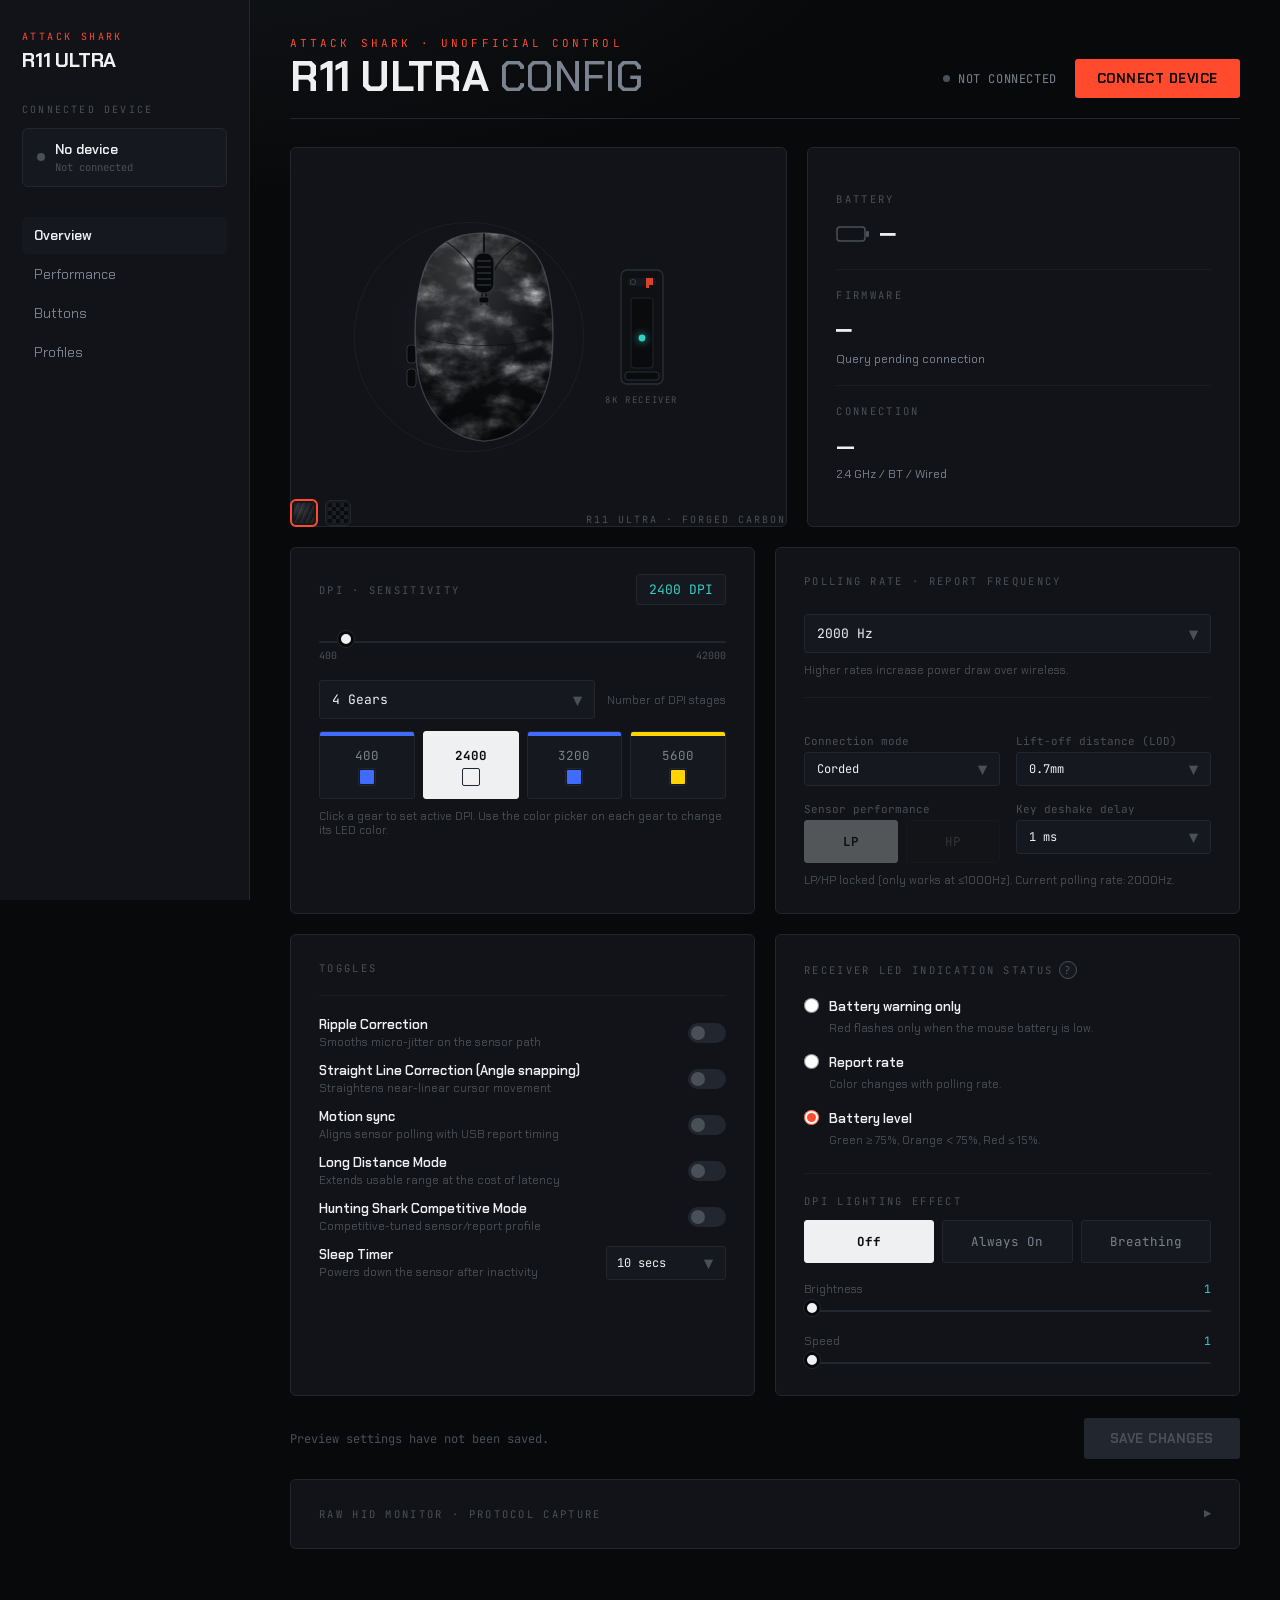
==== commit b1d48a89: "Add files via upload" ====
--- a/index.html
+++ b/index.html
@@ -148,14 +148,17 @@
   <div class="panel">
     <div class="stat-block">
       <div class="label">Battery</div>
-      <div style="display:flex; align-items:baseline; gap:8px;">
+      <div style="display:flex; align-items:center; gap:10px; margin-top:2px;">
+        <svg id="batteryIcon" width="34" height="16" viewBox="0 0 34 16" style="flex-shrink:0;">
+          <rect x="1" y="1" width="28" height="14" rx="3" fill="none" stroke="var(--dim)" stroke-width="1.5"/>
+          <rect x="30" y="5" width="3" height="6" rx="1" fill="var(--dim)"/>
+          <rect id="batteryFill" x="3.5" y="3.5" width="0" height="9" rx="1.5" fill="var(--dim)"/>
+        </svg>
         <div class="value-lg mono" id="batteryVal">—</div>
         <svg id="chargingIcon" width="14" height="14" viewBox="0 0 24 24" style="display:none; flex-shrink:0;">
           <path d="M13 2 L4 14 L11 14 L10 22 L20 9 L13 9 Z" fill="var(--sonar)"/>
         </svg>
       </div>
-      <div class="bar"><div class="bar-fill" id="batteryBar"></div></div>
-      <button id="batteryQueryBtn" style="margin-top:10px; background:var(--panel-2); border:1px solid var(--line); color:var(--muted); font-family:'JetBrains Mono'; font-size:10.5px; padding:6px 10px; border-radius:var(--radius); cursor:pointer; width:100%;">🔬 Try experimental instant query</button>
     </div>
     <div class="stat-block">
       <div class="label">Firmware</div>
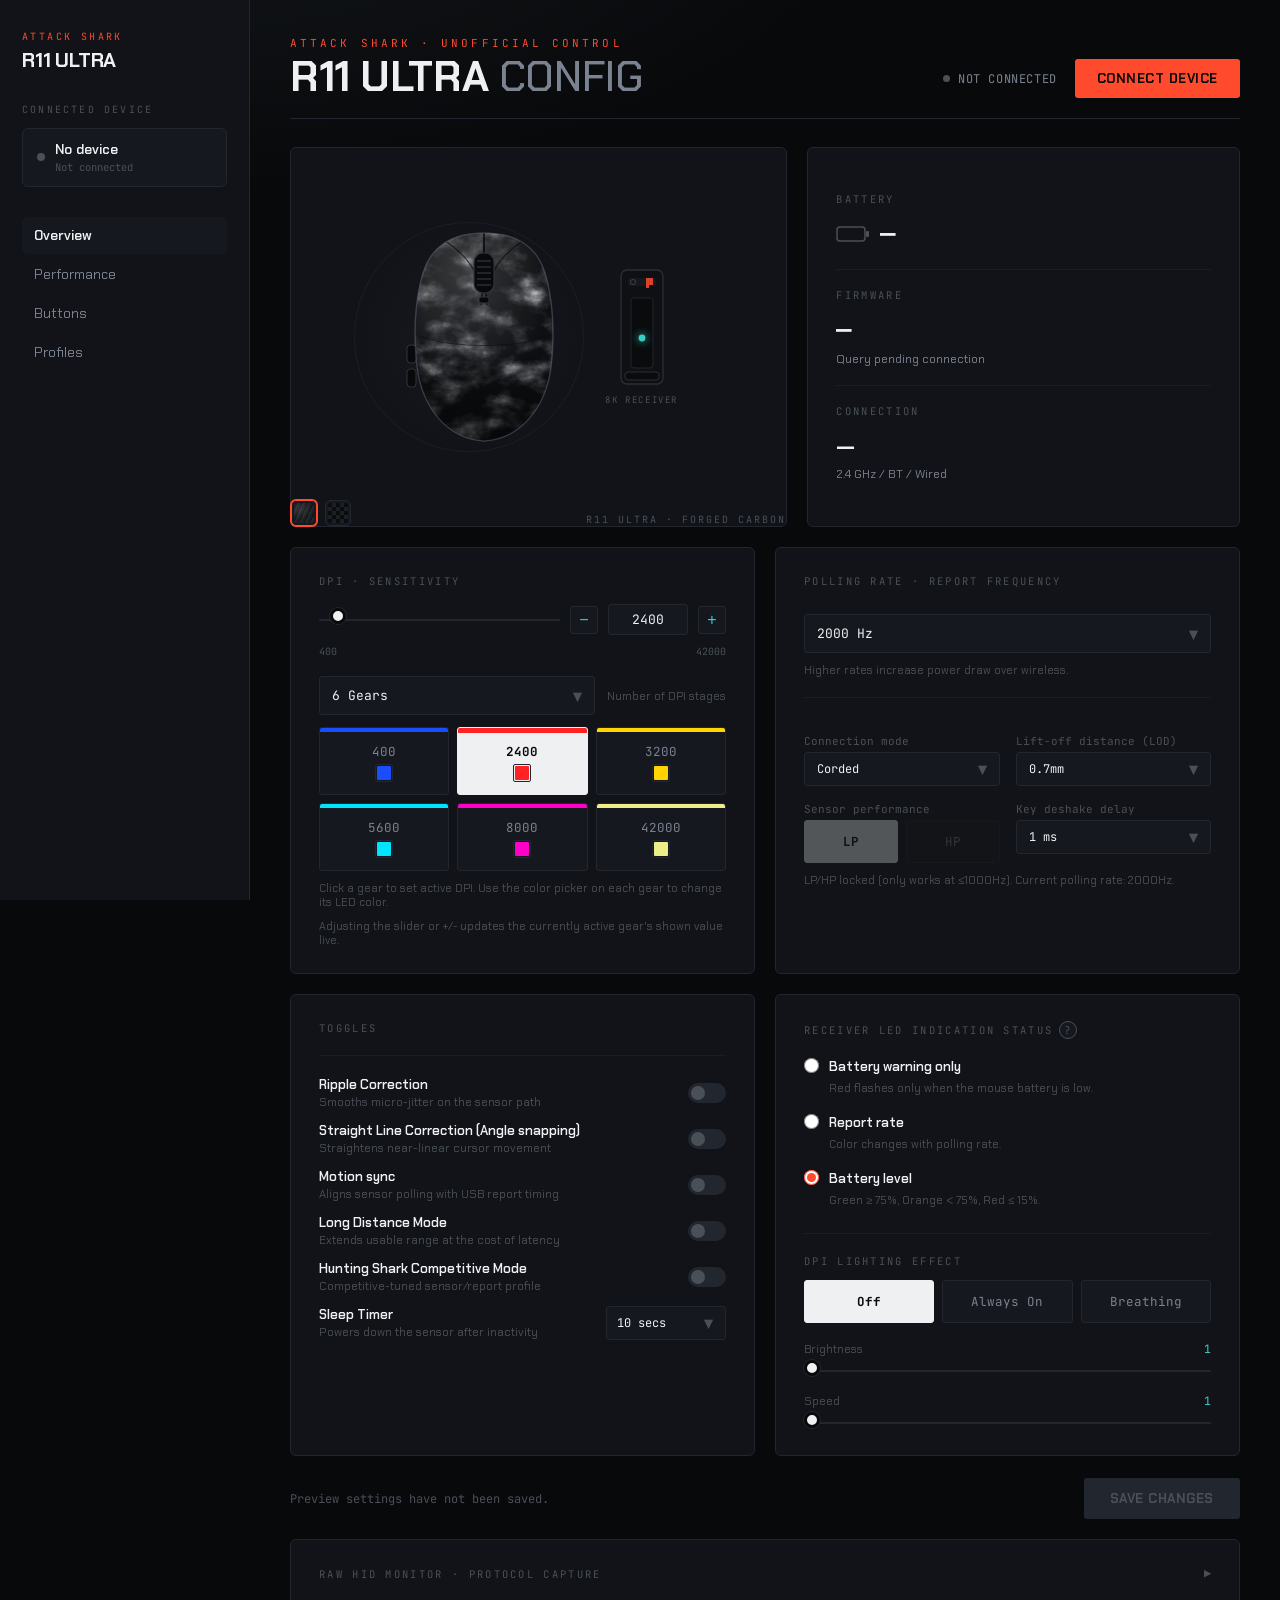
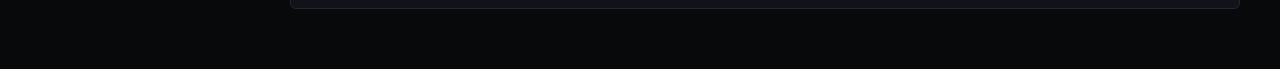
==== commit 6448329f: "Add files via upload" ====
--- a/index.html
+++ b/index.html
@@ -153,11 +153,9 @@
           <rect x="1" y="1" width="28" height="14" rx="3" fill="none" stroke="var(--dim)" stroke-width="1.5"/>
           <rect x="30" y="5" width="3" height="6" rx="1" fill="var(--dim)"/>
           <rect id="batteryFill" x="3.5" y="3.5" width="0" height="9" rx="1.5" fill="var(--dim)"/>
+          <path id="chargingIcon" d="M16.5 2.5 L11 8.5 L14.5 8.5 L13.5 13.5 L19 7 L15.5 7 Z" fill="#ffd400" stroke="#0a0b0d" stroke-width="0.4" style="display:none;"/>
         </svg>
         <div class="value-lg mono" id="batteryVal">—</div>
-        <svg id="chargingIcon" width="14" height="14" viewBox="0 0 24 24" style="display:none; flex-shrink:0;">
-          <path d="M13 2 L4 14 L11 14 L10 22 L20 9 L13 9 Z" fill="var(--sonar)"/>
-        </svg>
       </div>
     </div>
     <div class="stat-block">
@@ -177,9 +175,13 @@
   <div class="panel">
     <div class="dpi-readout">
       <div class="label" style="margin-bottom:0;">DPI · Sensitivity</div>
-      <div class="dpi-value mono" id="dpiReadout">2400 DPI</div>
-    </div>
-    <input type="range" id="dpiSlider" min="400" max="42000" value="2400" step="50">
+    </div>
+    <div style="display:flex; align-items:center; gap:10px; margin:10px 0;">
+      <input type="range" id="dpiSlider" min="400" max="42000" value="2400" step="50" style="flex:1; margin:0;">
+      <button id="dpiMinusBtn" class="dpi-adjust-btn">−</button>
+      <input type="number" id="dpiNumberBox" class="dpi-number-box" min="400" max="42000" step="50" value="2400">
+      <button id="dpiPlusBtn" class="dpi-adjust-btn">+</button>
+    </div>
     <div class="range-scale"><span>400</span><span>42000</span></div>
 
     <div class="dpi-gear-wrap">
@@ -187,17 +189,19 @@
         <select id="dpiGearCount">
           <option value="2">2 Gears</option>
           <option value="3">3 Gears</option>
-          <option value="4" selected>4 Gears</option>
+          <option value="4">4 Gears</option>
           <option value="5">5 Gears</option>
-          <option value="6">6 Gears</option>
+          <option value="6" selected>6 Gears</option>
         </select>
         <span class="arrow">▼</span>
       </div>
       <span class="hint" style="margin:0;">Number of DPI stages</span>
     </div>
 
-    <div class="btn-grid" id="dpiPresets" style="margin-top:12px;"></div>
+    <div class="btn-grid" id="dpiPresets" style="margin-top:12px; grid-template-columns:repeat(3,1fr);"></div>
     <div class="hint">Click a gear to set active DPI. Use the color picker on each gear to change its LED color.</div>
+    <div class="hint">Adjusting the slider or +/- updates the currently active gear's shown value live.</div>
+
   </div>
 
   <div class="panel">
--- a/main.css
+++ b/main.css
@@ -306,6 +306,19 @@
   .dpi-gear-wrap{display:flex; gap:12px; align-items:center; margin-top:12px;}
   .dpi-gear-wrap .select-wrap{flex:1;}
 
+  .dpi-adjust-btn{
+    width:28px; height:28px; flex-shrink:0; border-radius:var(--radius);
+    background:var(--panel-2); border:1px solid var(--line); color:var(--sonar);
+    font-size:16px; line-height:1; cursor:pointer; display:flex; align-items:center; justify-content:center;
+  }
+  .dpi-adjust-btn:hover{border-color:var(--sonar);}
+  .dpi-number-box{
+    width:80px; flex-shrink:0; text-align:center; background:var(--panel-2);
+    border:1px solid var(--line); color:var(--text); border-radius:var(--radius);
+    font-family:'JetBrains Mono'; font-size:13px; padding:6px 4px;
+  }
+  .dpi-number-box::-webkit-inner-spin-button{-webkit-appearance:none; margin:0;}
+
   .help-icon{
     display:inline-flex; align-items:center; justify-content:center;
     width:18px; height:18px; border-radius:50%; background:var(--panel-2);
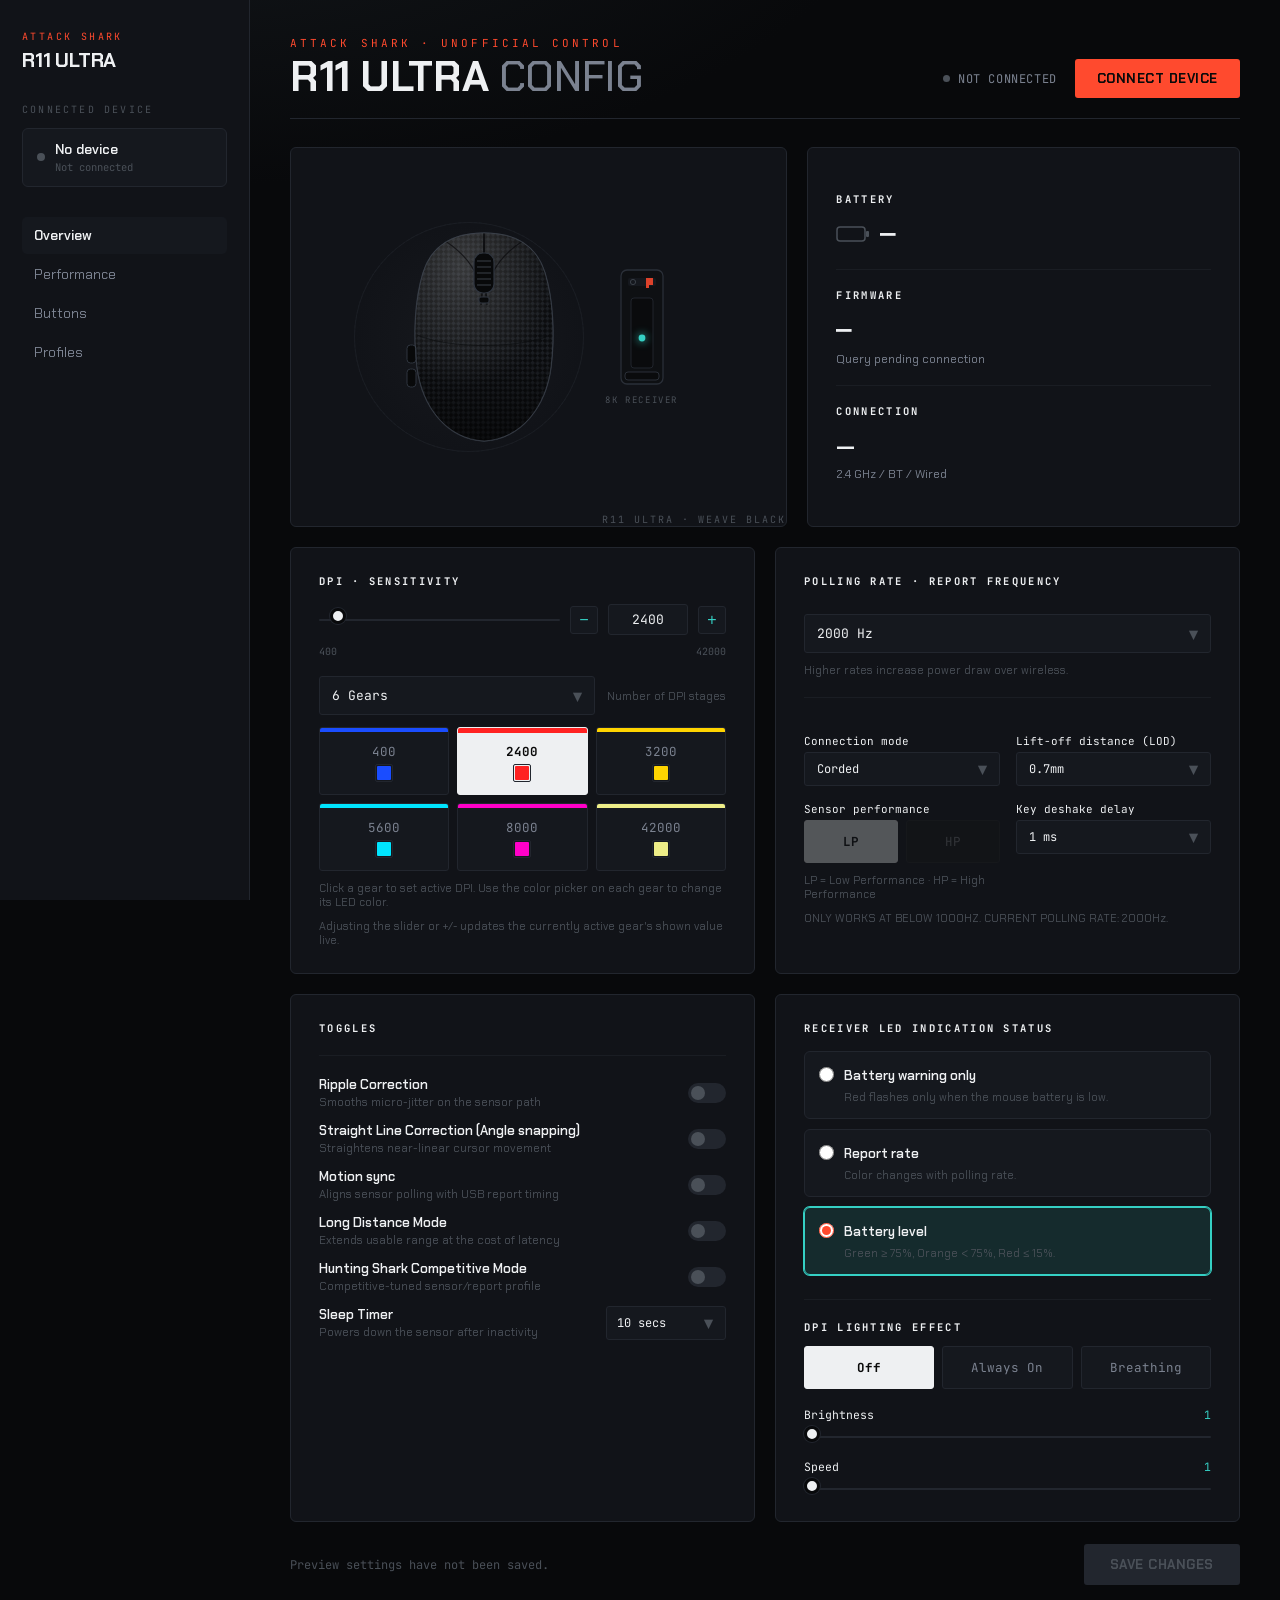
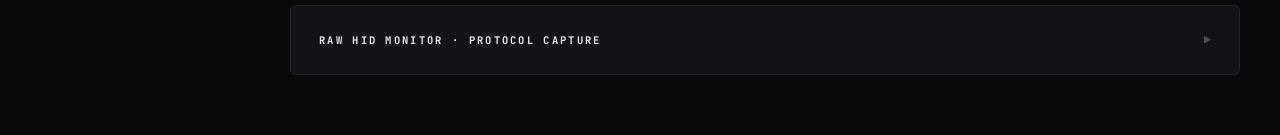
==== commit 525d7d50: "Add files via upload" ====
--- a/index.html
+++ b/index.html
@@ -92,8 +92,8 @@
             fill="#0e0f12" stroke="#2a2f38" stroke-width="1.5"/>
 
       <g clip-path="url(#shellClip)">
-        <rect id="finishForged" x="0" y="0" width="170" height="220" filter="url(#camoTex)" opacity="0.95"/>
-        <rect id="finishWeave" x="0" y="0" width="170" height="220" fill="url(#weaveCarbon)" style="display:none;"/>
+        <rect id="finishForged" x="0" y="0" width="170" height="220" filter="url(#camoTex)" opacity="0.95" style="display:none;"/>
+        <rect id="finishWeave" x="0" y="0" width="170" height="220" fill="url(#weaveCarbon)"/>
         <rect x="0" y="0" width="170" height="220" fill="url(#shellShade)"/>
         <rect x="0" y="0" width="170" height="220" fill="url(#topSheen)"/>
       </g>
@@ -134,15 +134,7 @@
       <div class="dongle-label">8K RECEIVER</div>
     </div>
 
-    <div class="finish-picker" id="finishPicker">
-      <div class="finish-swatch active" data-finish="forged" title="Forged Carbon">
-        <span class="fs-chip fs-chip-forged"></span>
-      </div>
-      <div class="finish-swatch" data-finish="weave" title="Weave Black">
-        <span class="fs-chip fs-chip-weave"></span>
-      </div>
-    </div>
-    <div class="mouse-name" id="mouseName">R11 ULTRA · FORGED CARBON</div>
+    <div class="mouse-name" id="mouseName">R11 ULTRA · WEAVE BLACK</div>
   </div>
 
   <div class="panel">
@@ -249,6 +241,7 @@
             <div class="opt-btn active" data-perf="lp">LP</div>
             <div class="opt-btn" data-perf="hp">HP</div>
           </div>
+          <div class="hint" style="margin-top:6px;">LP = Low Performance · HP = High Performance</div>
         </div>
         <div class="setting-item">
           <span class="setting-label">Key deshake delay</span>
@@ -332,28 +325,19 @@
   </div>
 
   <div class="panel">
-    <div class="label" style="display:flex; align-items:center;">
-      Receiver LED indication status
-      <span class="help-icon">?
-        <span class="help-tip">
-          <strong>Battery warning only:</strong> Red flashes when battery is low.<br><br>
-          <strong>Report rate:</strong> LED color changes with polling rate.<br><br>
-          <strong>Battery level:</strong> Green ≥ 75%, Orange &lt; 75%, Red ≤ 15%.
-        </span>
-      </span>
-    </div>
-    <div style="display:flex; flex-direction:column; gap:14px; margin-top:16px;">
-      <label style="display:flex; gap:10px; align-items:flex-start; cursor:pointer;">
-        <input type="radio" name="ledMode" value="battery-warning" style="margin-top:3px;">
-        <span><span style="font-size:13px; font-weight:600;">Battery warning only</span><br><span class="hint" style="margin-top:2px;">Red flashes only when the mouse battery is low.</span></span>
+    <div class="label">Receiver LED indication status</div>
+    <div style="display:flex; flex-direction:column; gap:10px; margin-top:16px;">
+      <label class="led-mode-option">
+        <input type="radio" name="ledMode" value="battery-warning">
+        <span><span class="led-mode-title">Battery warning only</span><br><span class="hint" style="margin-top:2px;">Red flashes only when the mouse battery is low.</span></span>
       </label>
-      <label style="display:flex; gap:10px; align-items:flex-start; cursor:pointer;">
-        <input type="radio" name="ledMode" value="report-rate" style="margin-top:3px;">
-        <span><span style="font-size:13px; font-weight:600;">Report rate</span><br><span class="hint" style="margin-top:2px;">Color changes with polling rate.</span></span>
+      <label class="led-mode-option">
+        <input type="radio" name="ledMode" value="report-rate">
+        <span><span class="led-mode-title">Report rate</span><br><span class="hint" style="margin-top:2px;">Color changes with polling rate.</span></span>
       </label>
-      <label style="display:flex; gap:10px; align-items:flex-start; cursor:pointer;">
-        <input type="radio" name="ledMode" value="battery-level" checked style="margin-top:3px;">
-        <span><span style="font-size:13px; font-weight:600;">Battery level</span><br><span class="hint" style="margin-top:2px;">Green ≥ 75%, Orange &lt; 75%, Red ≤ 15%.</span></span>
+      <label class="led-mode-option">
+        <input type="radio" name="ledMode" value="battery-level" checked>
+        <span><span class="led-mode-title">Battery level</span><br><span class="hint" style="margin-top:2px;">Green ≥ 75%, Orange &lt; 75%, Red ≤ 15%.</span></span>
       </label>
     </div>
 
@@ -367,7 +351,7 @@
 
       <div style="margin-top:18px;">
         <div style="display:flex; justify-content:space-between; align-items:center;">
-          <span class="hint" style="margin-top:0;">Brightness</span>
+          <span class="sub-label-white">Brightness</span>
           <span class="mono" id="brightnessVal" style="font-size:11.5px; color:var(--sonar);">1</span>
         </div>
         <input type="range" id="brightnessSlider" min="1" max="10" value="1" step="1" style="margin:8px 0 0;">
@@ -375,7 +359,7 @@
 
       <div style="margin-top:16px;">
         <div style="display:flex; justify-content:space-between; align-items:center;">
-          <span class="hint" style="margin-top:0;">Speed</span>
+          <span class="sub-label-white">Speed</span>
           <span class="mono" id="speedVal" style="font-size:11.5px; color:var(--sonar);">1</span>
         </div>
         <input type="range" id="speedSlider" min="1" max="5" value="1" step="1" style="margin:8px 0 0;">
--- a/main.css
+++ b/main.css
@@ -171,7 +171,7 @@
   }
   .label{
     font-family:'JetBrains Mono', monospace; font-size:10.5px; letter-spacing:.22em;
-    color:var(--dim); text-transform:uppercase; margin-bottom:10px;
+    color:var(--text); font-weight:700; text-transform:uppercase; margin-bottom:10px;
   }
   .value-lg{font-size:26px; font-weight:600;}
   .sub{font-size:12px; color:var(--muted); margin-top:4px;}
@@ -271,7 +271,18 @@
   #dpiPresets .opt-btn .dpi-color-wrap input[type=color]::-webkit-color-swatch-wrapper{padding:0;}
   #dpiPresets .opt-btn .dpi-color-wrap input[type=color]::-webkit-color-swatch{border:none; border-radius:1px;}
 
+  .color-confirm-row{
+    gap:6px; margin-top:6px; justify-content:center;
+  }
+  .color-confirm-row button{
+    font-family:'JetBrains Mono'; font-size:10px; padding:3px 10px;
+    border-radius:3px; cursor:pointer; border:1px solid var(--line);
+  }
+  .color-confirm-ok{ background:var(--sonar); color:#0a0a0a; border-color:var(--sonar); font-weight:700; }
+  .color-confirm-cancel{ background:var(--panel-2); color:var(--muted); }
+
   .hint{font-size:11px; color:var(--dim); margin-top:10px;}
+  .sub-label-white{font-size:11.5px; color:var(--text); font-family:'JetBrains Mono';}
 
   select.opt-btn{
     -webkit-appearance:none; appearance:none; cursor:pointer;
@@ -319,27 +330,18 @@
   }
   .dpi-number-box::-webkit-inner-spin-button{-webkit-appearance:none; margin:0;}
 
-  .help-icon{
-    display:inline-flex; align-items:center; justify-content:center;
-    width:18px; height:18px; border-radius:50%; background:var(--panel-2);
-    border:1px solid var(--dim); color:var(--dim); font-family:'JetBrains Mono';
-    font-size:11px; cursor:help; margin-left:6px; position:relative;
-  }
-  .help-icon:hover .help-tip{
-    display:block;
-  }
-  .help-tip{
-    display:none; position:absolute; right:-10px; top:calc(100% + 8px);
-    background:var(--panel); border:1px solid var(--line); border-radius:6px;
-    padding:12px 16px; width:220px; color:var(--muted); font-size:11px;
-    font-weight:400; line-height:1.5; z-index:10; text-align:left;
-    font-family:'Chakra Petch', sans-serif;
-  }
-  .help-tip::before{
-    content:''; position:absolute; right:16px; top:-6px;
-    border-left:6px solid transparent; border-right:6px solid transparent;
-    border-bottom:6px solid var(--line);
-  }
+  .led-mode-option{
+    display:flex; gap:10px; align-items:flex-start; cursor:pointer;
+    padding:12px 14px; border-radius:6px; border:1px solid var(--line);
+    background:var(--panel-2); transition:.15s;
+  }
+  .led-mode-option:hover{border-color:var(--dim);}
+  .led-mode-option.selected{
+    border-color:var(--sonar); background:rgba(53,208,196,0.12);
+    box-shadow:0 0 0 1px var(--sonar);
+  }
+  .led-mode-option input[type=radio]{margin-top:3px;}
+  .led-mode-title{font-size:13px; font-weight:600;}
 
   .disabled-opt{
     opacity:0.3; pointer-events:none; filter:grayscale(0.8);
@@ -380,7 +382,7 @@
 
   .settings-grid{display:grid; grid-template-columns:1fr 1fr; gap:16px; margin-top:16px;}
   .settings-grid .setting-item{display:flex; flex-direction:column; gap:4px;}
-  .settings-grid .setting-item .setting-label{font-size:11px; color:var(--dim); font-family:'JetBrains Mono';}
+  .settings-grid .setting-item .setting-label{font-size:11px; color:var(--text); font-family:'JetBrains Mono';}
 
   @media (max-width:860px){
     body{flex-direction:column;}
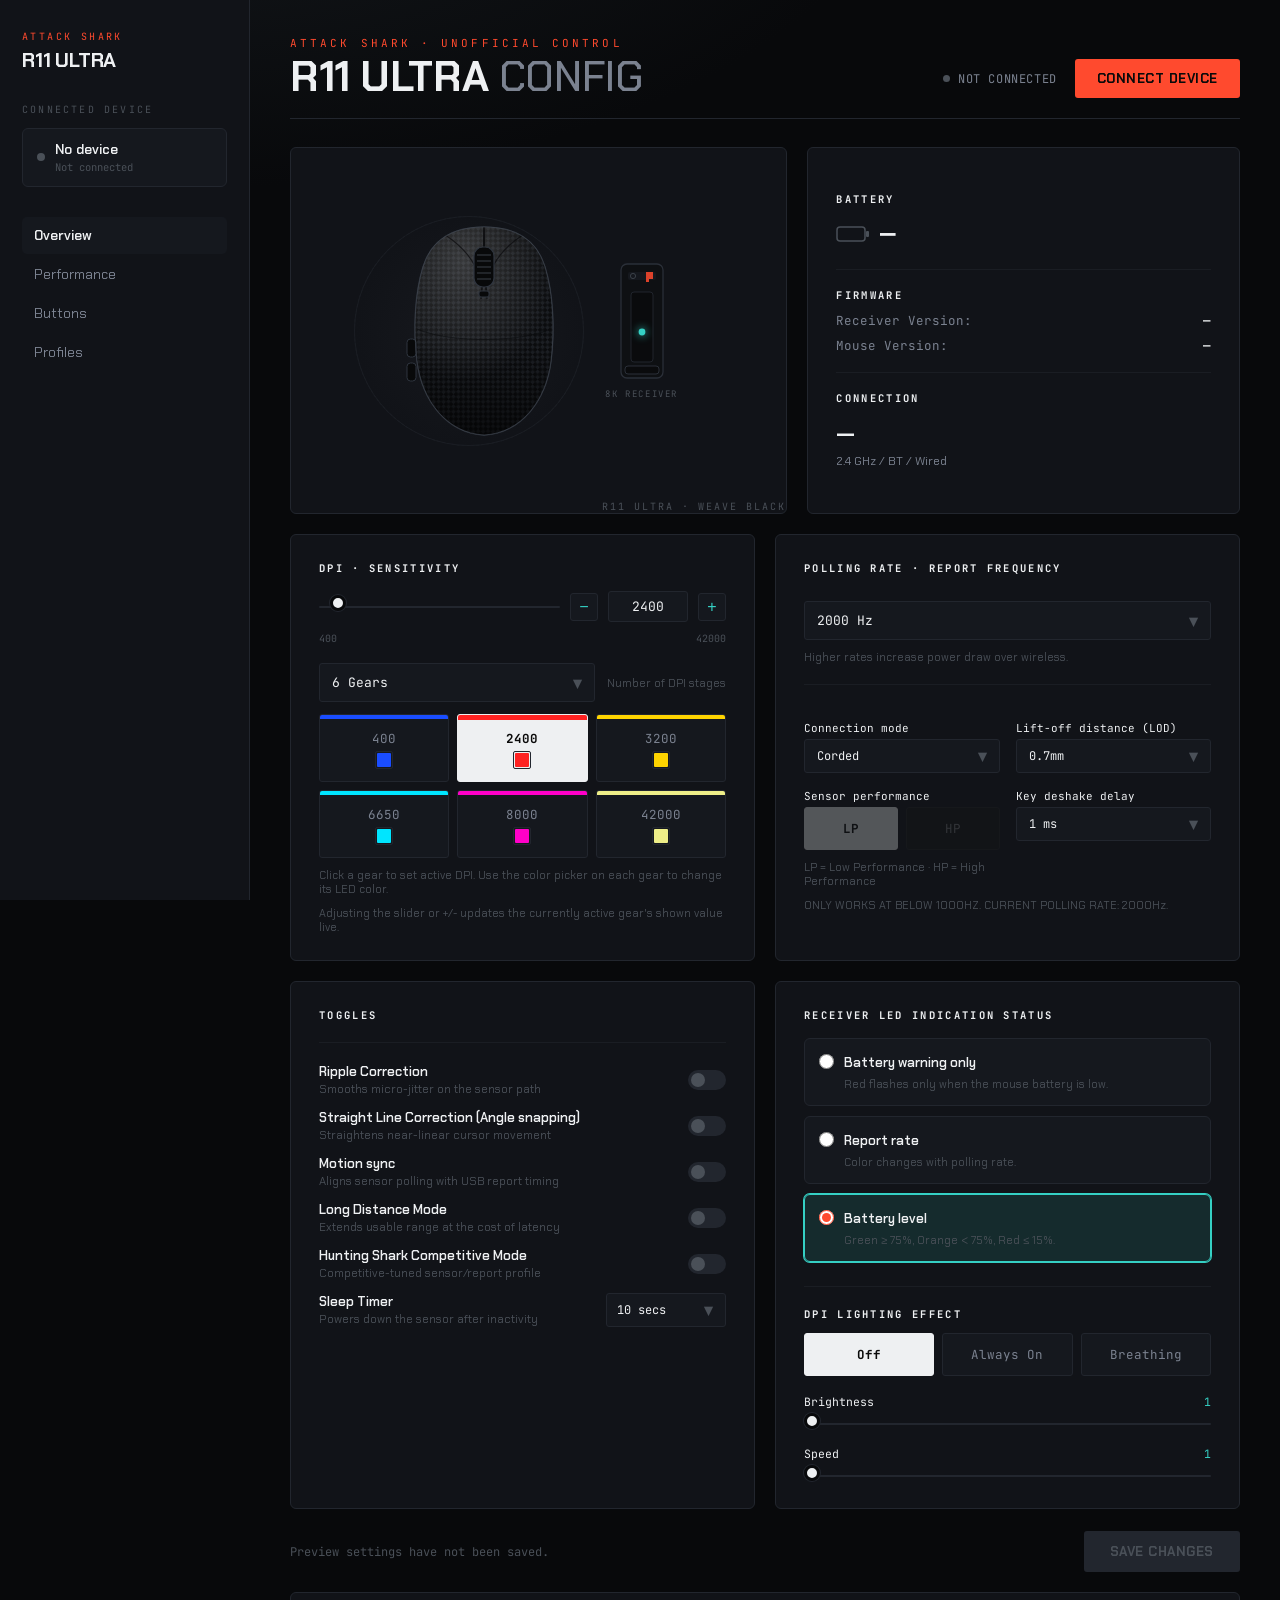
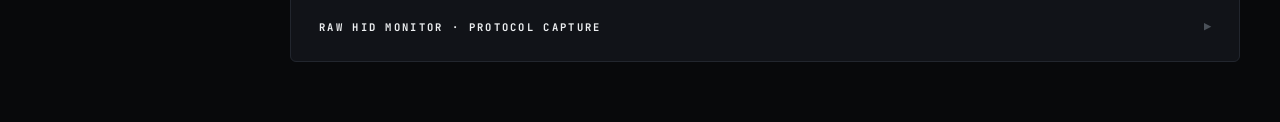
==== commit 6f47099f: "Add files via upload" ====
--- a/index.html
+++ b/index.html
@@ -152,8 +152,8 @@
     </div>
     <div class="stat-block">
       <div class="label">Firmware</div>
-      <div class="value-lg mono" id="fwVal">—</div>
-      <div class="sub" id="fwSub">Query pending connection</div>
+      <div class="fw-row"><span class="fw-label">Receiver Version:</span> <span class="fw-val mono" id="fwReceiverVal">—</span></div>
+      <div class="fw-row"><span class="fw-label">Mouse Version:</span> <span class="fw-val mono" id="fwMouseVal">—</span></div>
     </div>
     <div class="stat-block">
       <div class="label">Connection</div>
--- a/main.css
+++ b/main.css
@@ -174,6 +174,9 @@
     color:var(--text); font-weight:700; text-transform:uppercase; margin-bottom:10px;
   }
   .value-lg{font-size:26px; font-weight:600;}
+  .fw-row{display:flex; justify-content:space-between; align-items:baseline; margin-top:8px; font-size:12.5px;}
+  .fw-label{color:var(--muted); font-family:'JetBrains Mono';}
+  .fw-val{color:var(--text); font-weight:600;}
   .sub{font-size:12px; color:var(--muted); margin-top:4px;}
 
   .device-hero{display:flex; align-items:center; justify-content:center; gap:36px; position:relative; min-height:230px;}
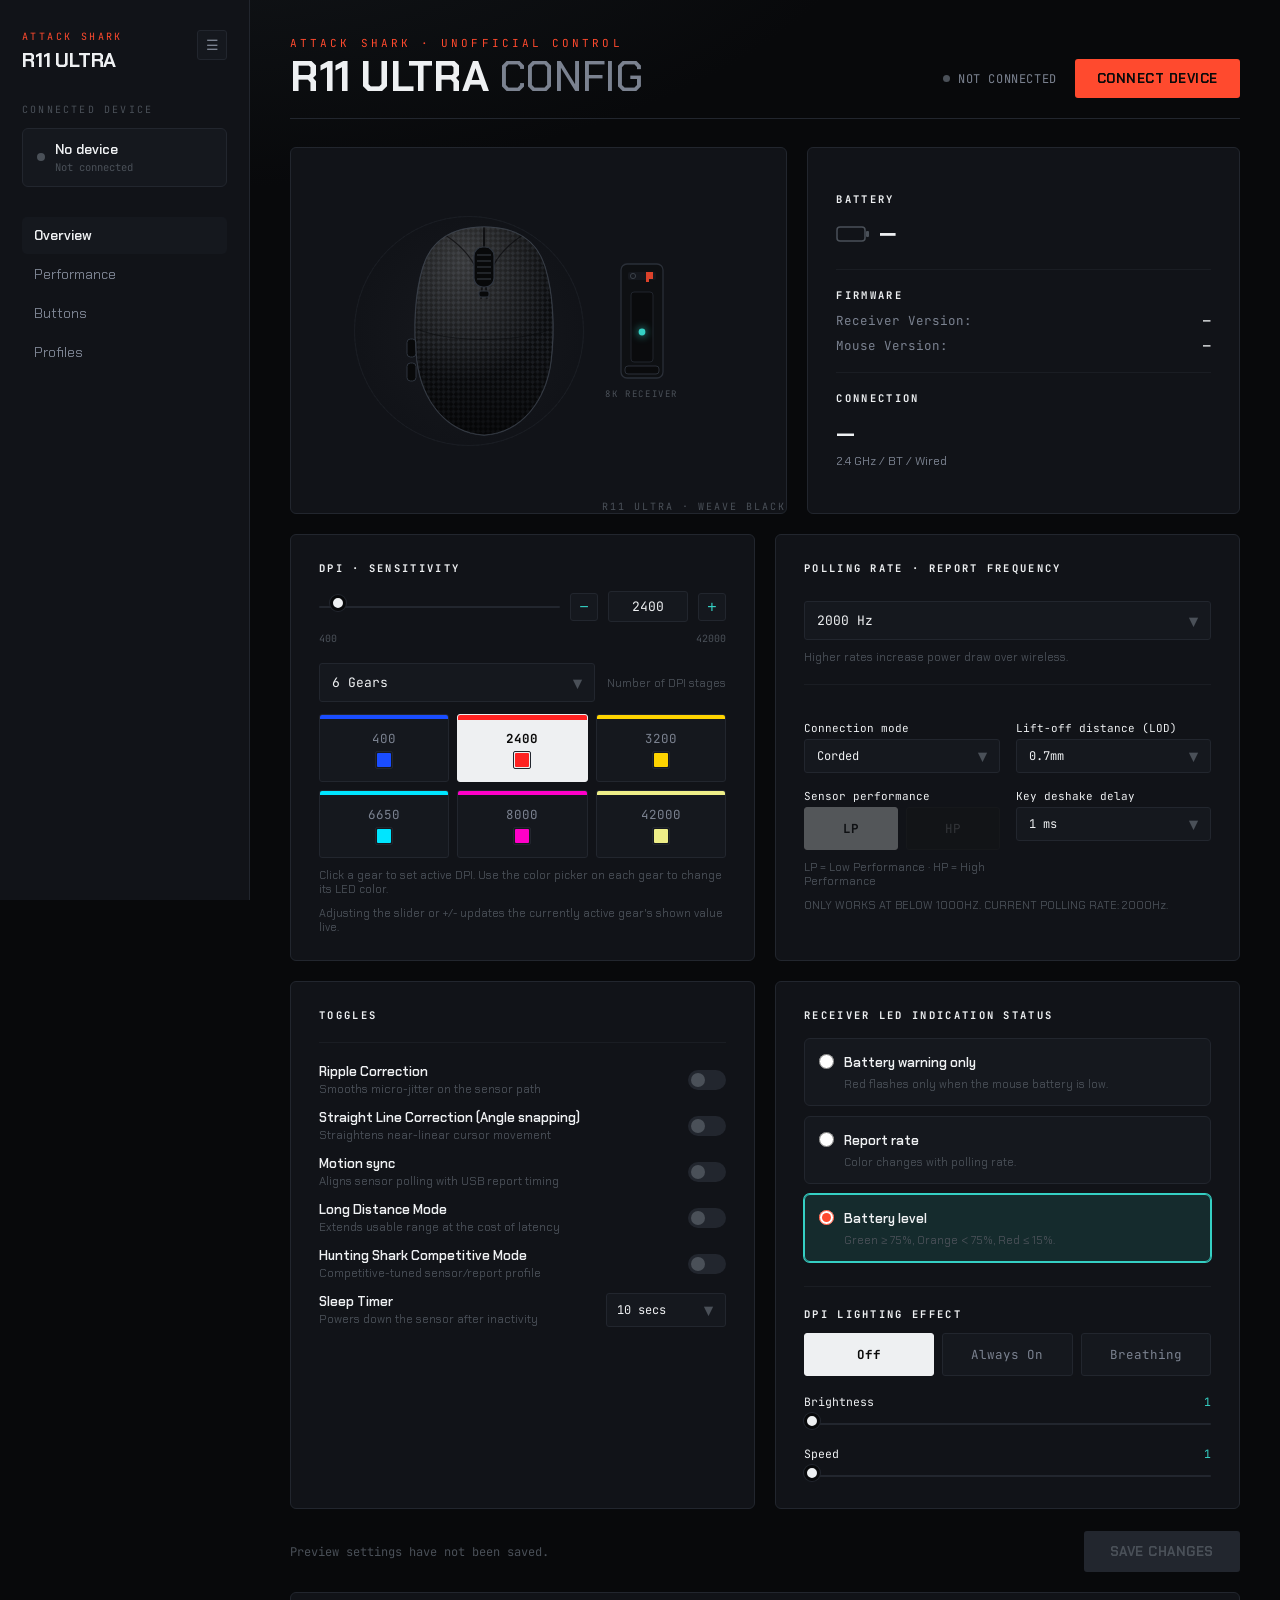
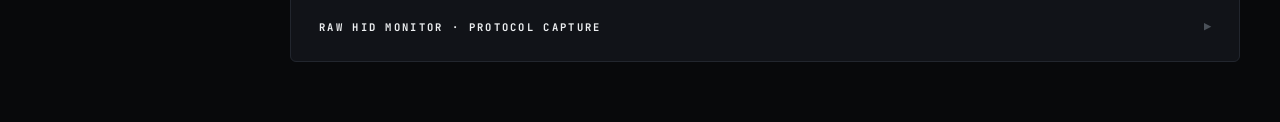
==== commit 013e4afe: "Add files via upload" ====
--- a/index.html
+++ b/index.html
@@ -11,8 +11,13 @@
 <body>
 
 <div class="sidebar">
-  <div class="sb-eyebrow">Attack Shark</div>
-  <div class="sb-title">R11 Ultra</div>
+  <div class="sb-top-row">
+    <div>
+      <div class="sb-eyebrow">Attack Shark</div>
+      <div class="sb-title">R11 Ultra</div>
+    </div>
+    <button id="settingsBtn" class="settings-icon-btn" title="Interface settings">☰</button>
+  </div>
 
   <div class="sb-label">Connected device</div>
   <div class="device-card">
@@ -465,6 +470,38 @@
   </div>
 
   <!-- Remap popup -->
+  <div class="settings-overlay" id="settingsOverlay">
+    <div class="settings-panel">
+      <div class="settings-header">
+        <div>
+          <div class="sb-eyebrow" style="margin-bottom:2px;">OpenMouse</div>
+          <div class="settings-title">Interface settings</div>
+        </div>
+        <button id="settingsClose" class="settings-back-btn">Back to device</button>
+      </div>
+
+      <div class="settings-section">
+        <div class="settings-section-label">Appearance</div>
+        <div class="settings-card-title">Color mode</div>
+        <div class="settings-card-sub">Choose how this tool looks — follow your system, or pick one directly.</div>
+        <div class="theme-picker">
+          <button class="theme-opt" data-theme="light">
+            <span class="theme-swatch theme-swatch-light"></span>
+            White
+          </button>
+          <button class="theme-opt active" data-theme="dark">
+            <span class="theme-swatch theme-swatch-dark"></span>
+            Black
+          </button>
+          <button class="theme-opt" data-theme="system">
+            <span class="theme-swatch theme-swatch-system"></span>
+            System
+          </button>
+        </div>
+      </div>
+    </div>
+  </div>
+
   <div class="remap-overlay" id="remapOverlay">
     <div class="remap-panel">
       <div class="remap-tabs">
--- a/main.css
+++ b/main.css
@@ -13,10 +13,26 @@
     --ok: #35d0c4;
     --radius: 3px;
   }
+  body.theme-light{
+    --bg: #f4f5f7;
+    --panel: #ffffff;
+    --panel-2: #eef0f3;
+    --line: #dde1e6;
+    --line-soft: #e8eaed;
+    --text: #14161a;
+    --muted: #5a6270;
+    --dim: #9aa1ab;
+    --accent: #e0391f;
+    --accent-dim: #f3c9c1;
+    --sonar: #0d9488;
+    --ok: #0d9488;
+  }
+  :root{ --gradient-accent: #14181c; }
+  body.theme-light{ --gradient-accent: #e4e7ec; }
   *{box-sizing:border-box; margin:0; padding:0;}
   body{
     background:
-      radial-gradient(1200px 600px at 15% -10%, #14181c 0%, transparent 60%),
+      radial-gradient(1200px 600px at 15% -10%, var(--gradient-accent) 0%, transparent 60%),
       var(--bg);
     color:var(--text);
     font-family:'Chakra Petch', sans-serif;
@@ -31,6 +47,13 @@
     border-right:1px solid var(--line); padding:30px 22px;
     position:sticky; top:0; height:100vh;
   }
+  .sb-top-row{display:flex; align-items:flex-start; justify-content:space-between;}
+  .settings-icon-btn{
+    background:var(--panel-2); border:1px solid var(--line); color:var(--muted);
+    width:30px; height:30px; border-radius:var(--radius); cursor:pointer;
+    font-size:14px; line-height:1; flex-shrink:0;
+  }
+  .settings-icon-btn:hover{color:var(--text); border-color:var(--dim);}
   .sb-eyebrow{font-family:'JetBrains Mono'; font-size:10px; letter-spacing:.24em; color:var(--accent); text-transform:uppercase; margin-bottom:4px;}
   .sb-title{font-size:20px; font-weight:700; text-transform:uppercase; letter-spacing:-0.01em; margin-bottom:30px;}
   .sb-label{font-family:'JetBrains Mono'; font-size:10px; letter-spacing:.22em; color:var(--dim); text-transform:uppercase; margin-bottom:12px;}
@@ -75,6 +98,43 @@
     border-radius:var(--radius); cursor:pointer; transition:.15s;
   }
   .cfg-btn:hover{border-color:var(--dim);}
+
+  /* settings overlay */
+  .settings-overlay{
+    display:none; position:fixed; inset:0; background:rgba(0,0,0,0.6);
+    align-items:flex-start; justify-content:center; z-index:110; padding:60px 20px;
+  }
+  .settings-overlay.open{display:flex;}
+  .settings-panel{
+    background:var(--panel); border:1px solid var(--line); border-radius:8px;
+    width:min(640px, 94vw); max-height:80vh; overflow-y:auto; padding:28px 32px;
+  }
+  .settings-header{display:flex; align-items:flex-start; justify-content:space-between; margin-bottom:24px; padding-bottom:20px; border-bottom:1px solid var(--line);}
+  .settings-title{font-size:26px; font-weight:700; letter-spacing:-0.01em;}
+  .settings-back-btn{
+    background:var(--panel-2); border:1px solid var(--line); color:var(--text);
+    font-family:'Chakra Petch'; font-weight:600; font-size:12.5px; padding:9px 16px;
+    border-radius:var(--radius); cursor:pointer;
+  }
+  .settings-back-btn:hover{border-color:var(--dim);}
+  .settings-section{background:var(--panel-2); border:1px solid var(--line); border-radius:8px; padding:22px 24px;}
+  .settings-section-label{font-family:'JetBrains Mono'; font-size:10px; letter-spacing:.2em; color:var(--dim); text-transform:uppercase; margin-bottom:8px;}
+  .settings-card-title{font-size:17px; font-weight:700; margin-bottom:6px;}
+  .settings-card-sub{font-size:12.5px; color:var(--muted); line-height:1.5; margin-bottom:18px;}
+
+  .theme-picker{display:flex; gap:10px;}
+  .theme-opt{
+    flex:1; display:flex; flex-direction:column; align-items:center; gap:8px;
+    background:var(--panel); border:1px solid var(--line); border-radius:8px;
+    padding:14px 10px; cursor:pointer; color:var(--muted); font-size:12.5px;
+    font-family:'Chakra Petch'; font-weight:600; transition:.15s;
+  }
+  .theme-opt:hover{border-color:var(--dim);}
+  .theme-opt.active{border-color:var(--sonar); color:var(--text); box-shadow:0 0 0 1px var(--sonar);}
+  .theme-swatch{width:44px; height:30px; border-radius:5px; border:1px solid var(--line); display:block;}
+  .theme-swatch-light{background:#f4f5f7;}
+  .theme-swatch-dark{background:#0c0d10;}
+  .theme-swatch-system{background:linear-gradient(90deg, #f4f5f7 50%, #0c0d10 50%);}
 
   /* remap overlay */
   .remap-overlay{
